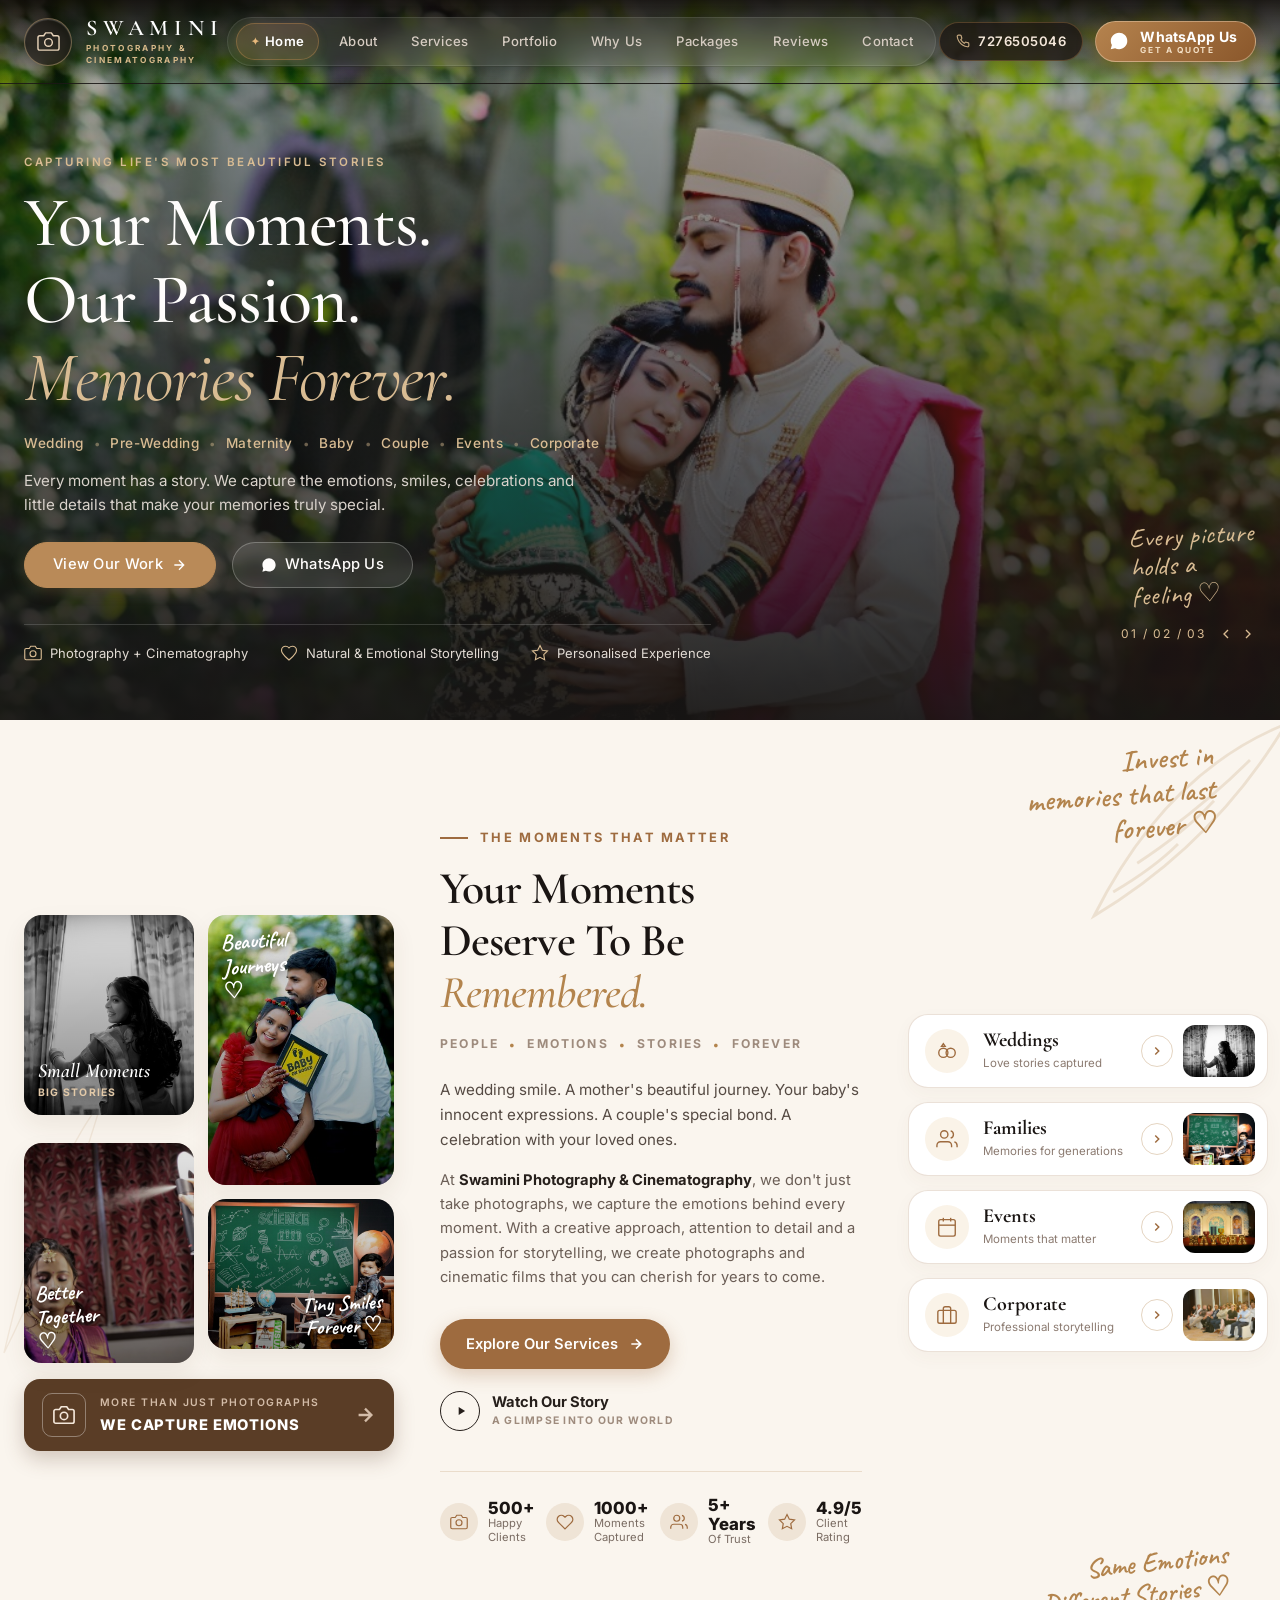
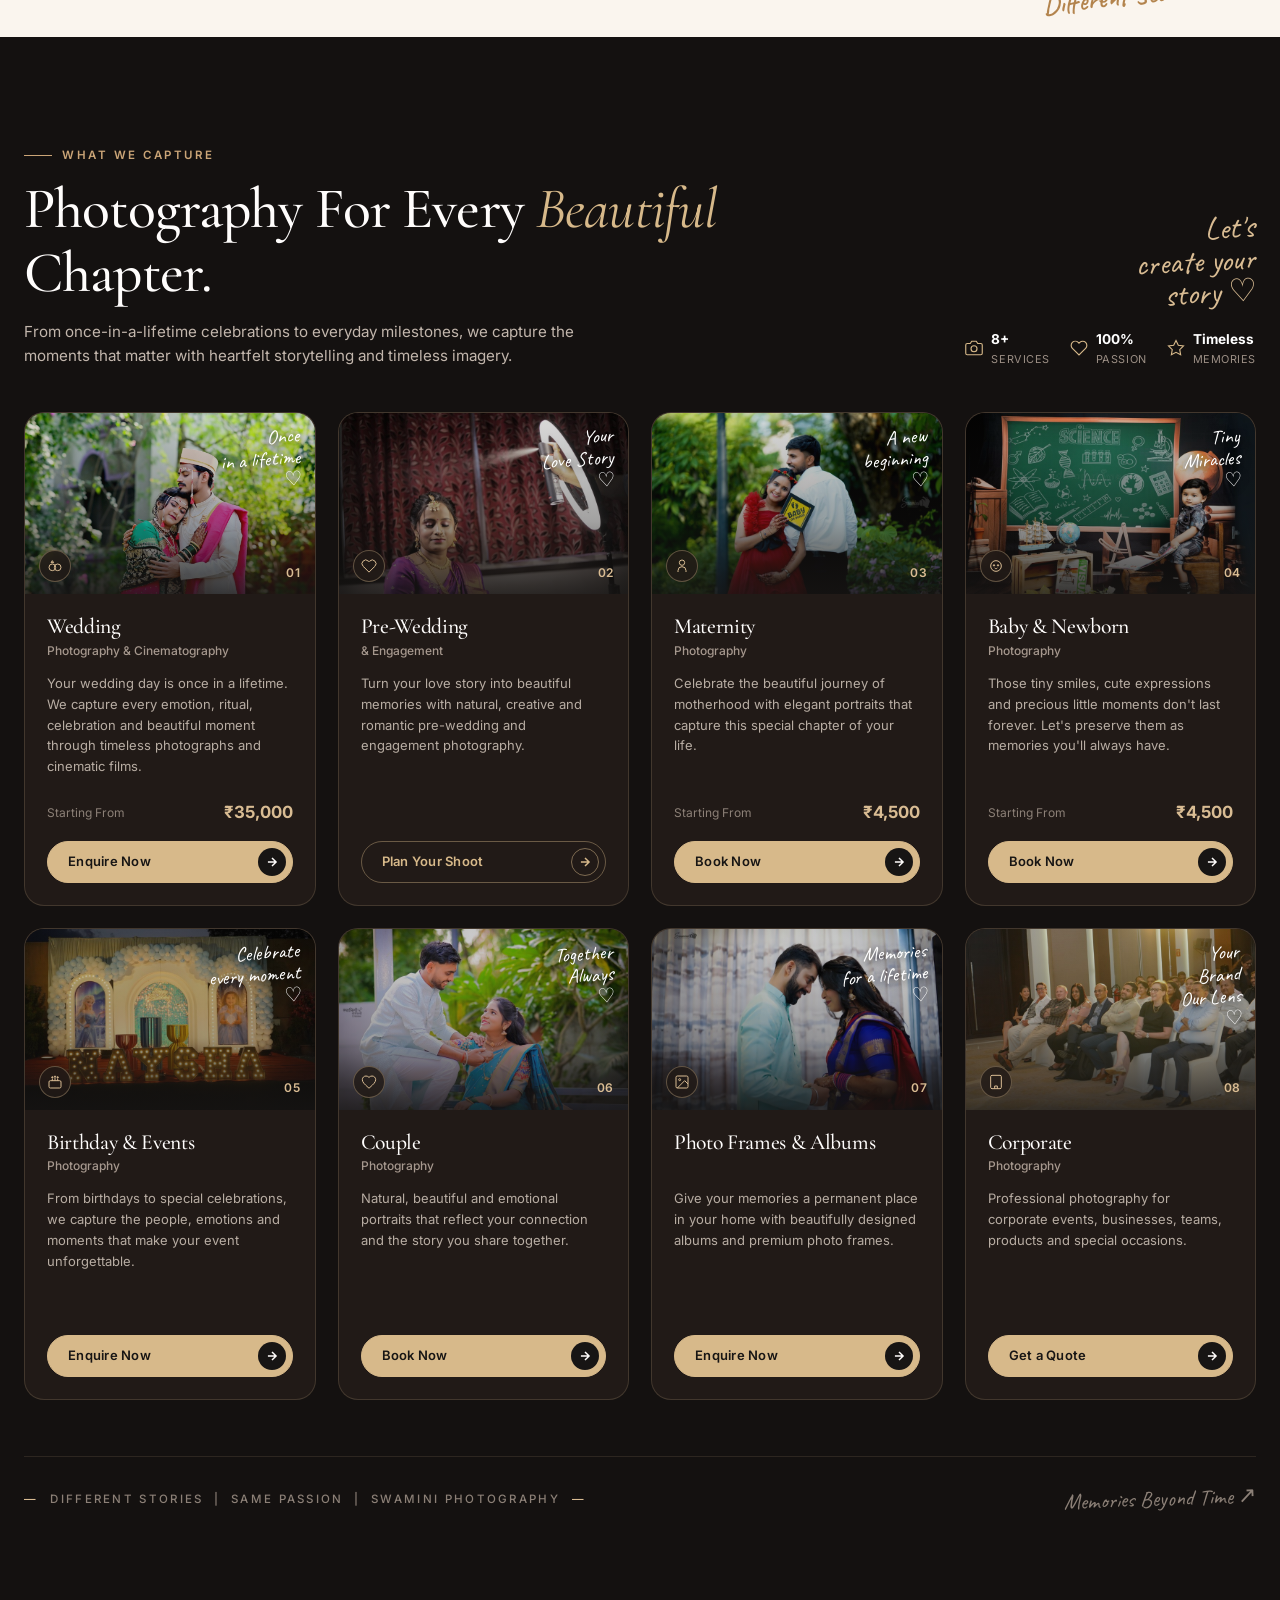
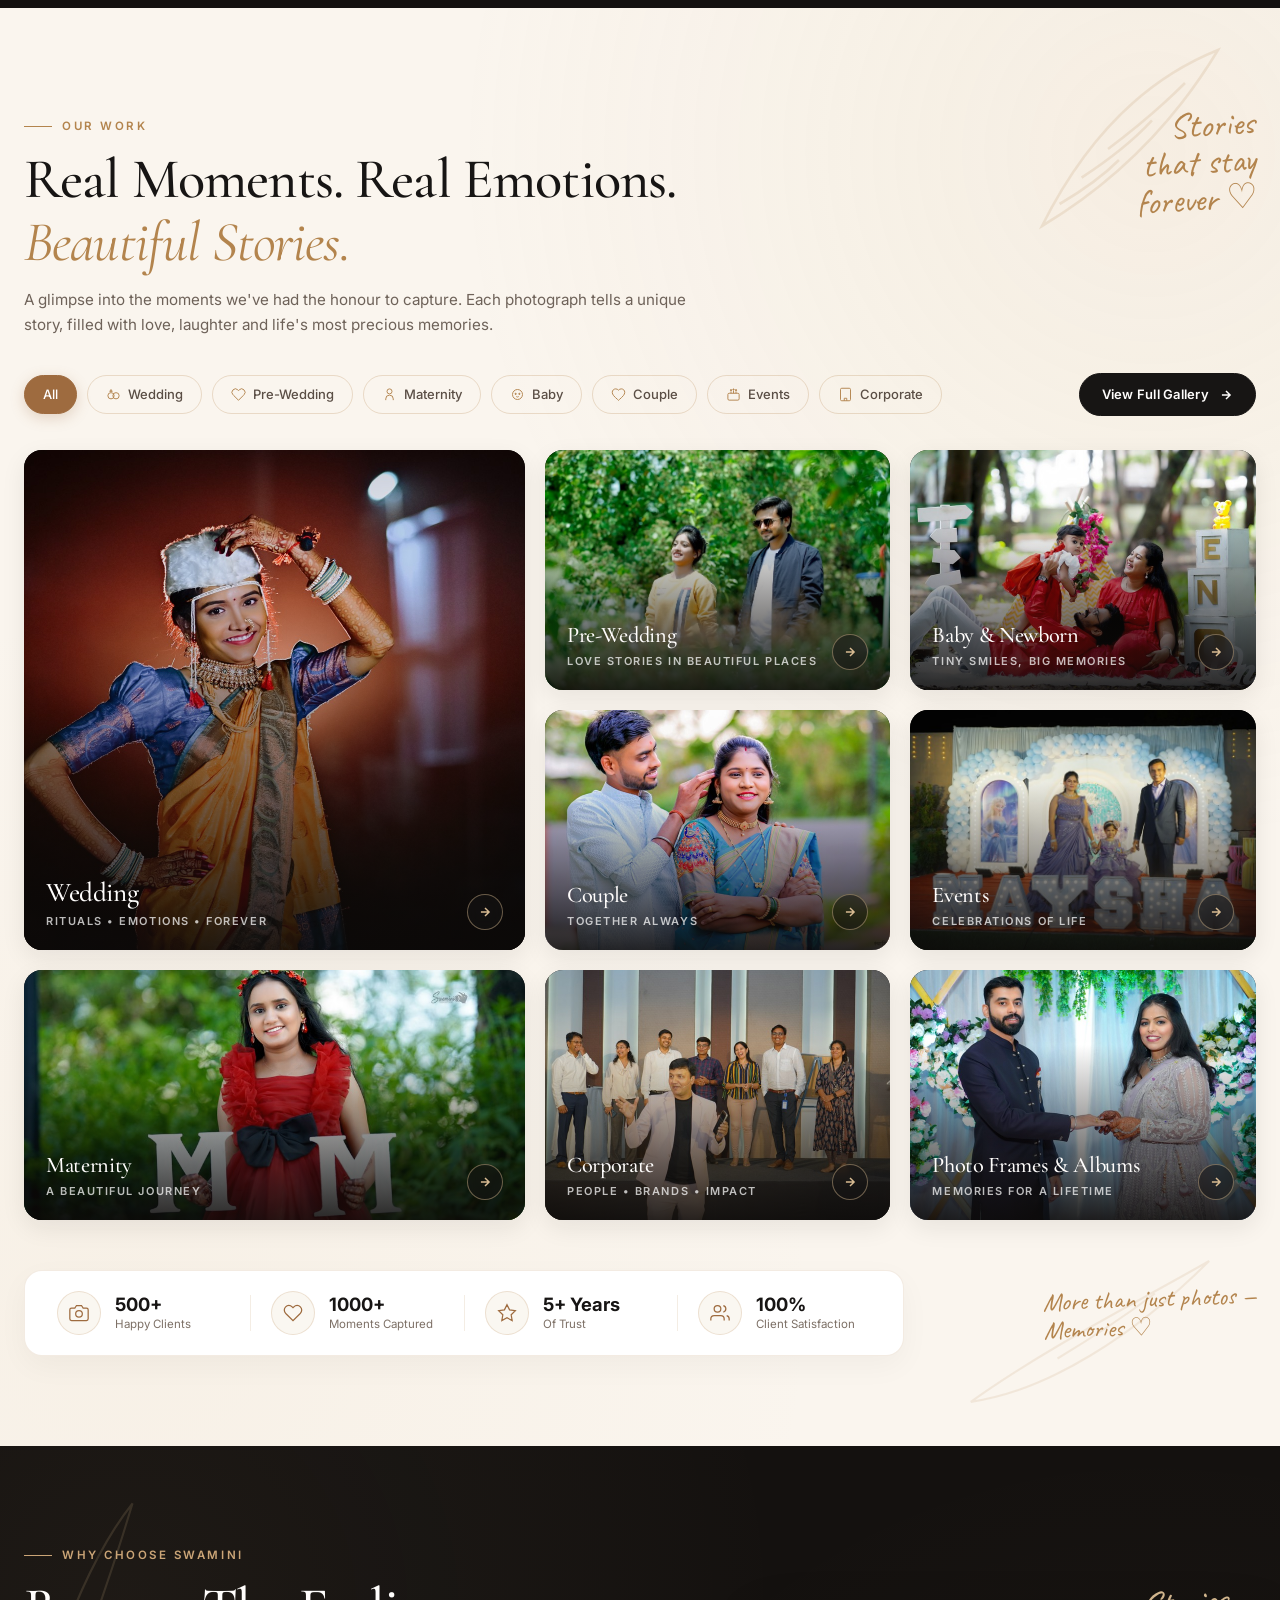
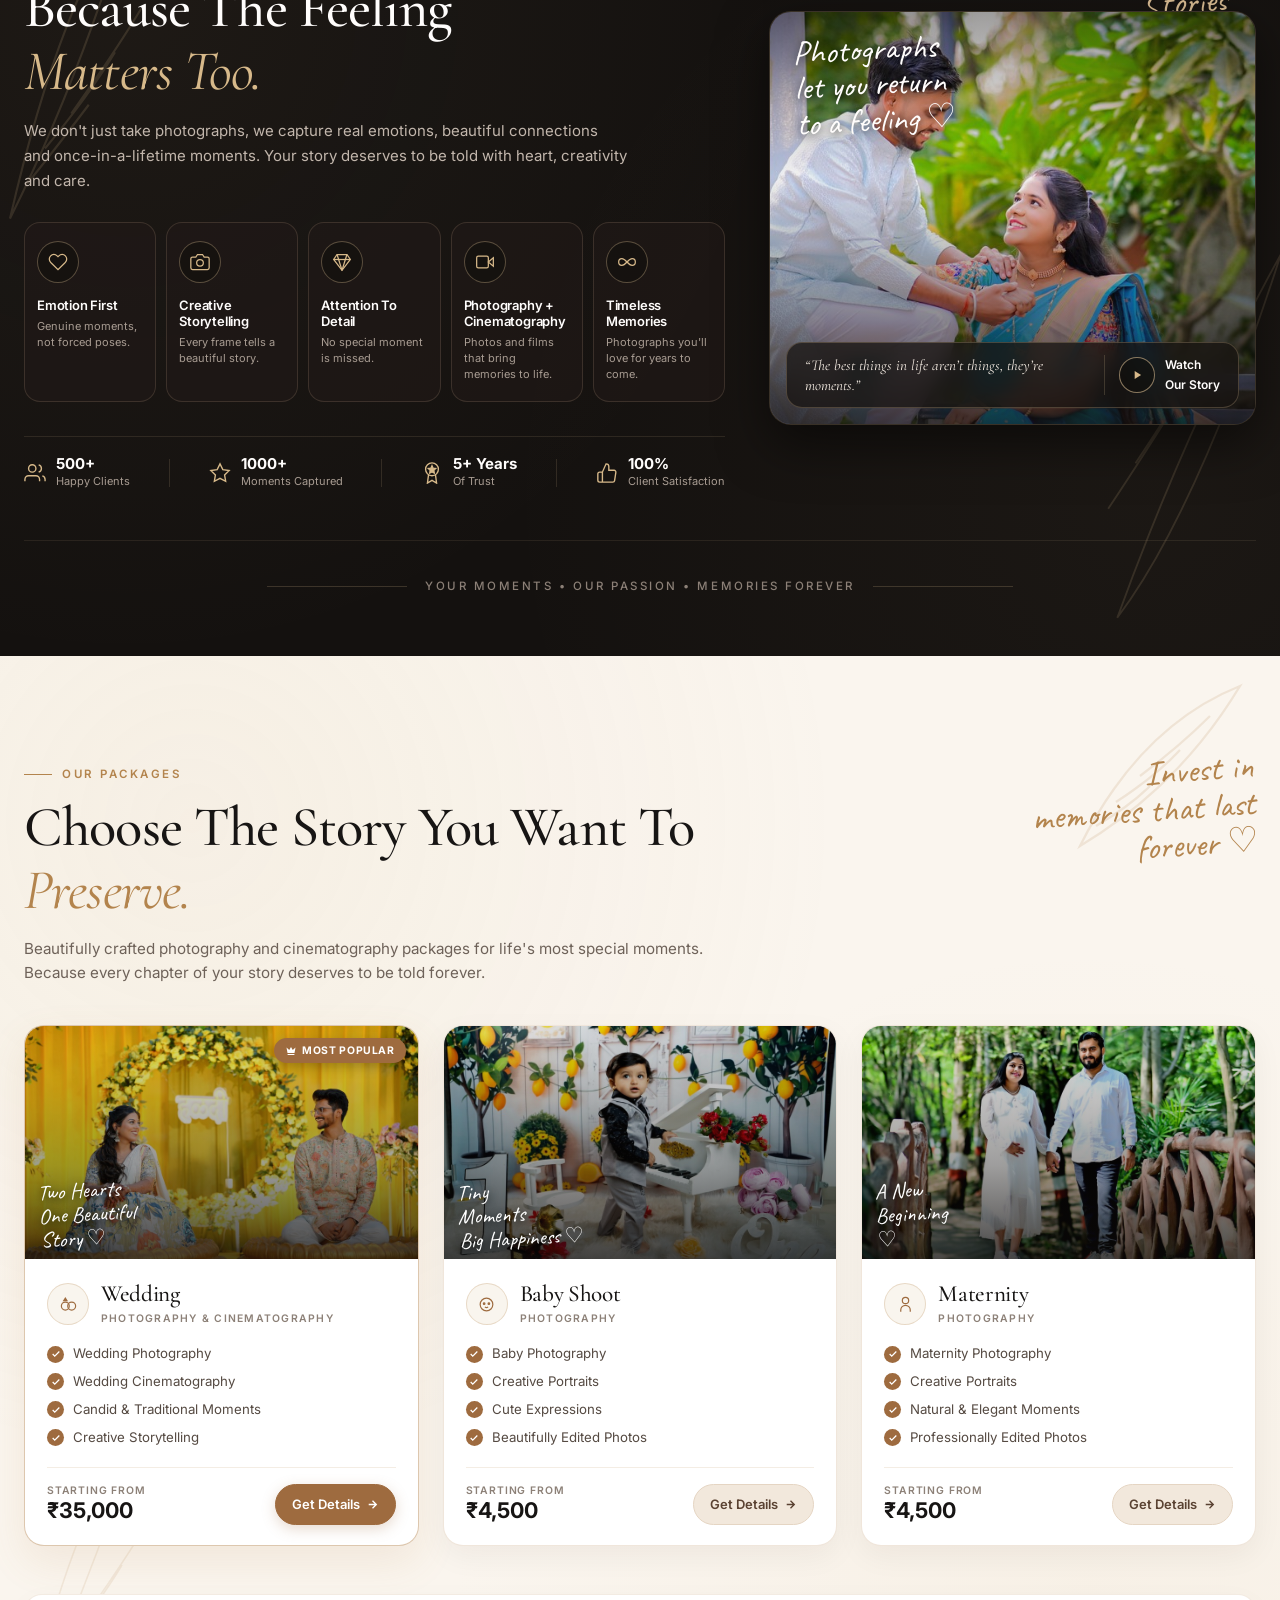
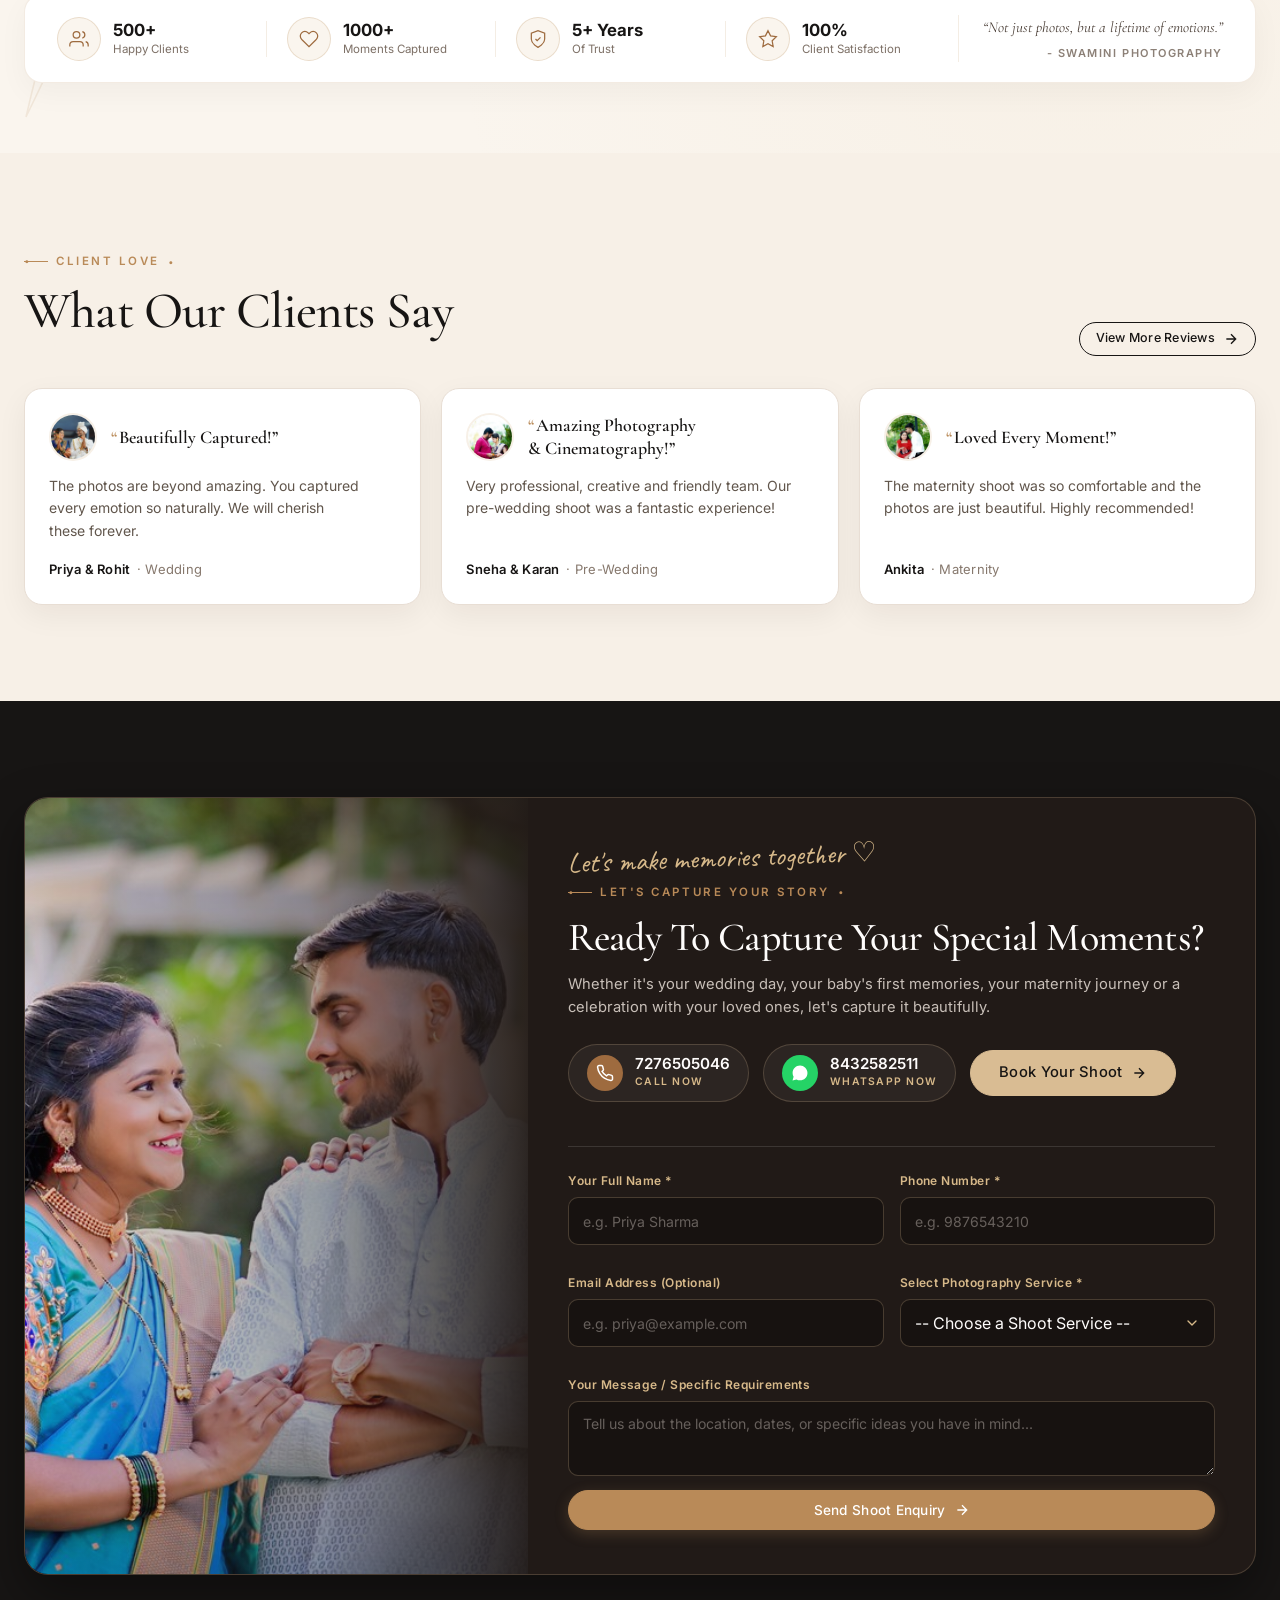
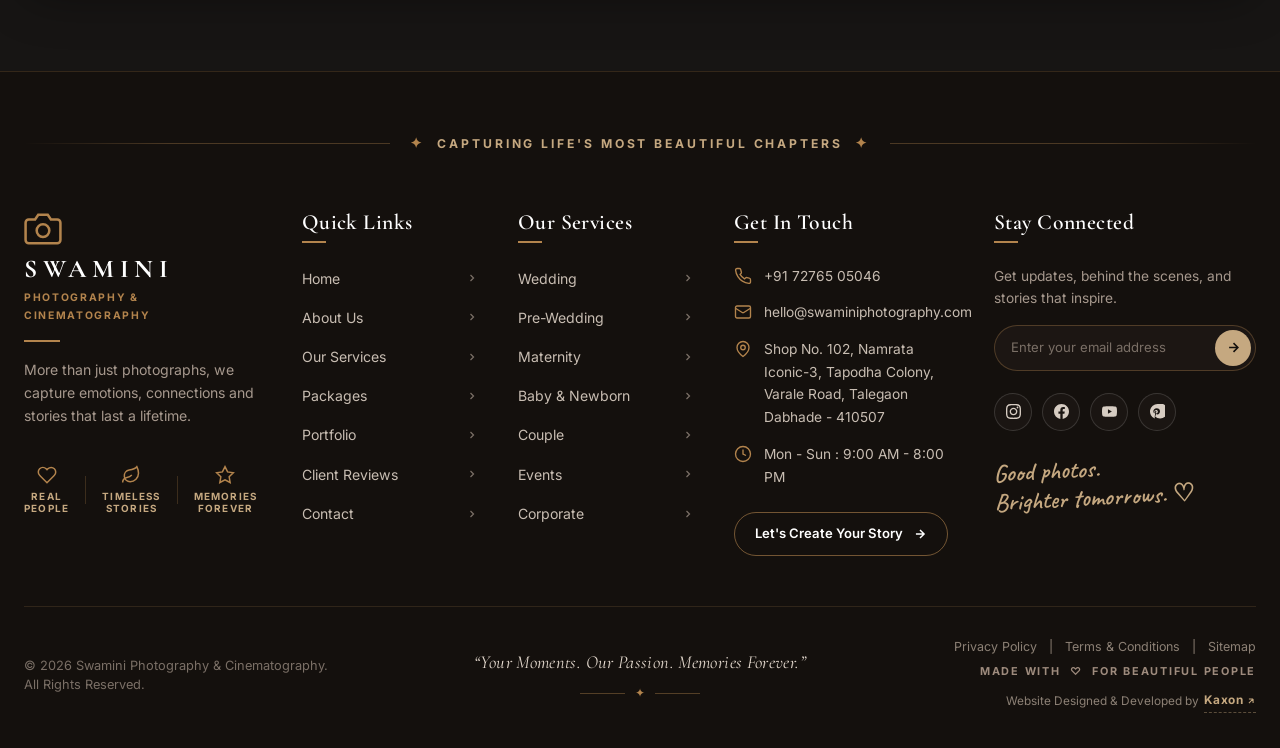
==== index.html @ 90fa682b "Add Swamini Photography website Website code (HTML, CSS, JS, PHP enquiry API) and the optimised imag" ====
<!DOCTYPE html>
<html lang="en">
<head>
  <meta charset="UTF-8">
  <meta name="viewport" content="width=device-width, initial-scale=1.0">
  <title>Swamini Photography & Cinematography | Your Moments. Our Passion. Memories Forever.</title>
  
  <!-- SEO Meta Tags -->
  <meta name="description" content="Swamini Photography & Cinematography captures weddings, pre-weddings, maternity, baby, couple and event moments through emotional photography and cinematic storytelling.">
  <meta name="keywords" content="wedding photography, pre-wedding shoot, maternity photography, newborn baby shoot, cinematic wedding film, Navanit Patil, Swamini Photography">
  <meta name="author" content="Navanit Patil">
  <link rel="canonical" href="https://swaminiphotography.com/">

  <!-- Open Graph / Facebook -->
  <meta property="og:type" content="website">
  <meta property="og:title" content="Swamini Photography & Cinematography | Your Moments. Our Passion. Memories Forever.">
  <meta property="og:description" content="Emotional, story-driven wedding, pre-wedding, maternity and baby photography by Navanit Patil.">
  <meta property="og:image" content="assets/images/hero_cinematic_wedding.jpg">
  <meta property="og:url" content="https://swaminiphotography.com/">

  <!-- Twitter / X -->
  <meta name="twitter:card" content="summary_large_image">
  <meta name="twitter:title" content="Swamini Photography & Cinematography">
  <meta name="twitter:description" content="Emotional, story-driven wedding, pre-wedding, maternity and baby photography by Navanit Patil.">
  <meta name="twitter:image" content="assets/images/hero_cinematic_wedding.jpg">

  <!-- Google Fonts: Cormorant Garamond, Inter & Caveat -->
  <link rel="preconnect" href="https://fonts.googleapis.com">
  <link rel="preconnect" href="https://fonts.gstatic.com" crossorigin>
  <link href="https://fonts.googleapis.com/css2?family=Caveat:wght@400;600;700&family=Cormorant+Garamond:ital,wght@0,400;0,500;0,600;1,400;1,600&family=Inter:wght@300;400;500;600;700&family=Manrope:wght@400;500;600&display=swap" rel="stylesheet">

  <!-- Core Stylesheets -->
  <link rel="stylesheet" href="assets/css/variables.css?v=2">
  <link rel="stylesheet" href="assets/css/reset.css?v=2">
  <link rel="stylesheet" href="assets/css/layout.css?v=2">
  <link rel="stylesheet" href="assets/css/components.css?v=2">
  <link rel="stylesheet" href="assets/css/style.css?v=2">
  <link rel="stylesheet" href="assets/css/nav_upgrade.css?v=2">
  <link rel="stylesheet" href="assets/css/about_upgrade.css?v=2">
  <link rel="stylesheet" href="assets/css/services_upgrade.css?v=2">
  <link rel="stylesheet" href="assets/css/portfolio_upgrade.css?v=2">
  <link rel="stylesheet" href="assets/css/why_choose_upgrade.css?v=2">
  <link rel="stylesheet" href="assets/css/packages_upgrade.css?v=2">
  <link rel="stylesheet" href="assets/css/footer_upgrade.css?v=2">

  <!-- JSON-LD Structured Data for Local Business -->
  <script type="application/ld+json">
  {
    "@context": "https://schema.org",
    "@type": "LocalBusiness",
    "name": "Swamini Photography & Cinematography",
    "image": "assets/images/hero_cinematic_wedding.jpg",
    "telephone": "+917276505046",
    "priceRange": "₹4,500 - ₹50,000+",
    "address": {
      "@type": "PostalAddress",
      "streetAddress": "Shop No. 102, Namrata Iconic-3, Tapodha Colony, Varale Road",
      "addressLocality": "Talegaon Dabhade",
      "postalCode": "410507",
      "addressRegion": "Maharashtra",
      "addressCountry": "IN"
    },
    "founder": {
      "@type": "Person",
      "name": "Navanit Patil"
    },
    "description": "Emotional, story-driven photography and cinematography for weddings, pre-weddings, maternity, babies, couples and celebrations.",
    "openingHours": "Mo-Su 09:00-21:00"
  }
  </script>
</head>
<body>

  <!-- =========================================================================
       1. Header & Navigation (Luxury Editorial Anti-Slop Design)
       ========================================================================= -->
  <header class="site-header-upgrade" id="siteHeader">
    <div class="container nav-container-inner">
      <a href="#home" class="nav-brand-link" aria-label="Swamini Photography Home">
        <div class="nav-brand-icon-wrap" aria-hidden="true">
          <svg viewBox="0 0 24 24" fill="none" stroke="currentColor" stroke-width="1.5" stroke-linecap="round" stroke-linejoin="round">
            <path d="M23 19a2 2 0 0 1-2 2H3a2 2 0 0 1-2-2V8a2 2 0 0 1 2-2h4l2-3h6l2 3h4a2 2 0 0 1 2 2z"></path>
            <circle cx="12" cy="13" r="4"></circle>
          </svg>
        </div>
        <div class="nav-brand-text">
          <span class="nav-brand-title">SWAMINI</span>
          <span class="nav-brand-subtitle">
            <span>PHOTOGRAPHY &amp;</span>
            <span>CINEMATOGRAPHY</span>
          </span>
        </div>
      </a>

      <nav class="nav-center-dock" aria-label="Primary Navigation">
        <a href="#home" class="nav-item-link active">Home</a>
        <a href="#about" class="nav-item-link">About</a>
        <a href="#services" class="nav-item-link">Services</a>
        <a href="#portfolio" class="nav-item-link">Portfolio</a>
        <a href="#whyChoose" class="nav-item-link">Why Us</a>
        <a href="#packages" class="nav-item-link">Packages</a>
        <a href="#testimonials" class="nav-item-link">Reviews</a>
        <a href="#contact" class="nav-item-link">Contact</a>
      </nav>

      <div class="nav-actions-right">
        <a href="tel:+917276505046" class="nav-phone-pill" aria-label="Call 7276505046">
          <svg viewBox="0 0 24 24" fill="none" stroke="currentColor" stroke-width="2" stroke-linecap="round" stroke-linejoin="round">
            <path d="M22 16.92v3a2 2 0 0 1-2.18 2 19.79 19.79 0 0 1-8.63-3.07 19.5 19.5 0 0 1-6-6 19.79 19.79 0 0 1-3.07-8.67A2 2 0 0 1 4.11 2h3a2 2 0 0 1 2 1.72 12.84 12.84 0 0 0 .7 2.81 2 2 0 0 1-.45 2.11L8.09 9.91a16 16 0 0 0 6 6l1.27-1.27a2 2 0 0 1 2.11-.45 12.84 12.84 0 0 0 2.81.7A2 2 0 0 1 22 16.92z"></path>
          </svg>
          <span>7276505046</span>
        </a>

        <a href="https://wa.me/918432582511?text=Hi%20Swamini%20Photography,%20I%20would%20like%20to%20enquire%20about%20a%20shoot." class="nav-whatsapp-btn" target="_blank" rel="noopener" aria-label="WhatsApp Us - Get a quote">
          <div class="nav-whatsapp-icon-wrap" aria-hidden="true">
            <svg viewBox="0 0 24 24" fill="currentColor">
              <path d="M12.04 2c-5.46 0-9.91 4.45-9.91 9.91 0 1.75.46 3.45 1.32 4.95L2.05 22l5.25-1.38c1.45.79 3.08 1.21 4.74 1.21 5.46 0 9.91-4.45 9.91-9.91 0-2.65-1.03-5.14-2.9-7.01A9.816 9.816 0 0012.04 2z"/>
            </svg>
          </div>
          <div class="nav-whatsapp-text-wrap">
            <span class="nav-whatsapp-title">WhatsApp Us</span>
            <span class="nav-whatsapp-subtitle">GET A QUOTE</span>
          </div>
        </a>

        <button class="nav-hamburger-btn" id="mobileMenuToggle" aria-label="Toggle navigation menu" aria-expanded="false" aria-controls="mobileNavDrawer">
          <div class="nav-hamburger-icon" aria-hidden="true">
            <span></span>
            <span></span>
            <span></span>
          </div>
          <span class="nav-hamburger-dot" aria-hidden="true"></span>
        </button>
      </div>
    </div>
  </header>

  <!-- Fullscreen Luxury Mobile Navigation Drawer -->
  <div class="nav-mobile-drawer-upgrade" id="mobileNavDrawer" aria-hidden="true">
    <div class="nav-drawer-header">
      <div class="nav-drawer-brand">
        <div class="nav-brand-icon-wrap" style="width:38px;height:38px;">
          <svg viewBox="0 0 24 24" fill="none" stroke="currentColor" stroke-width="1.5" stroke-linecap="round" stroke-linejoin="round" style="width:18px;height:18px;">
            <path d="M23 19a2 2 0 0 1-2 2H3a2 2 0 0 1-2-2V8a2 2 0 0 1 2-2h4l2-3h6l2 3h4a2 2 0 0 1 2 2z"></path>
            <circle cx="12" cy="13" r="4"></circle>
          </svg>
        </div>
        <span style="font-family:'Cormorant Garamond', Georgia, serif; font-size:1.15rem; font-weight:600; letter-spacing:0.2em; color:#FFFFFF;">SWAMINI</span>
      </div>
      <button class="nav-drawer-close-btn" id="mobileDrawerClose" aria-label="Close navigation menu">
        <svg viewBox="0 0 24 24" fill="none" stroke="currentColor" stroke-width="2" stroke-linecap="round" stroke-linejoin="round">
          <line x1="18" y1="6" x2="6" y2="18"></line>
          <line x1="6" y1="6" x2="18" y2="18"></line>
        </svg>
      </button>
    </div>

    <div class="nav-mobile-links-list">
      <a href="#home" class="nav-mobile-item-link"><span class="label">Home</span><span class="num">01</span></a>
      <a href="#about" class="nav-mobile-item-link"><span class="label">About Navanit</span><span class="num">02</span></a>
      <a href="#services" class="nav-mobile-item-link"><span class="label">What We Capture</span><span class="num">03</span></a>
      <a href="#portfolio" class="nav-mobile-item-link"><span class="label">Our Portfolio</span><span class="num">04</span></a>
      <a href="#whyChoose" class="nav-mobile-item-link"><span class="label">Why Choose Swamini</span><span class="num">05</span></a>
      <a href="#packages" class="nav-mobile-item-link"><span class="label">Pricing &amp; Packages</span><span class="num">06</span></a>
      <a href="#testimonials" class="nav-mobile-item-link"><span class="label">Client Reviews</span><span class="num">07</span></a>
      <a href="#contact" class="nav-mobile-item-link"><span class="label">Contact &amp; Booking</span><span class="num">08</span></a>
    </div>

    <div class="nav-mobile-bottom-actions">
      <div class="nav-mobile-script-tag">"Crafting visual poetry in every frame"</div>
      <a href="https://wa.me/918432582511?text=Hi%20Swamini%20Photography,%20I%20would%20like%20to%20enquire%20about%20a%20shoot." class="nav-whatsapp-btn" style="justify-content:center; padding: 14px;" target="_blank" rel="noopener">
        <svg viewBox="0 0 24 24" width="16" height="16" fill="currentColor">
          <path d="M12.04 2c-5.46 0-9.91 4.45-9.91 9.91 0 1.75.46 3.45 1.32 4.95L2.05 22l5.25-1.38c1.45.79 3.08 1.21 4.74 1.21 5.46 0 9.91-4.45 9.91-9.91 0-2.65-1.03-5.14-2.9-7.01A9.816 9.816 0 0012.04 2z"/>
        </svg>
        <span>WhatsApp Direct</span>
      </a>
      <a href="tel:+917276505046" class="nav-phone-pill" style="justify-content:center; padding: 12px; font-size:0.9rem;">
        <svg viewBox="0 0 24 24" width="16" height="16" fill="none" stroke="currentColor" stroke-width="2">
          <path d="M22 16.92v3a2 2 0 0 1-2.18 2 19.79 19.79 0 0 1-8.63-3.07 19.5 19.5 0 0 1-6-6 19.79 19.79 0 0 1-3.07-8.67A2 2 0 0 1 4.11 2h3a2 2 0 0 1 2 1.72 12.84 12.84 0 0 0 .7 2.81 2 2 0 0 1-.45 2.11L8.09 9.91a16 16 0 0 0 6 6l1.27-1.27a2 2 0 0 1 2.11-.45 12.84 12.84 0 0 0 2.81.7A2 2 0 0 1 22 16.92z"></path>
        </svg>
        <span>Call Navanit: +91 7276505046</span>
      </a>
      <div class="nav-mobile-credits" style="text-align:center; margin-top:8px; font-family:'Inter', sans-serif; font-size:0.75rem; color:#8C8075;">
        <span>Website Designed &amp; Developed by </span>
        <a href="https://kaxon.in" target="_blank" rel="noopener" class="footer-kaxon-link" style="font-size:0.75rem; display:inline-flex;">
          <span>Kaxon</span>
          <svg viewBox="0 0 24 24" fill="none" stroke="currentColor" stroke-width="2.5" style="width:10px;height:10px;"><path d="M7 17L17 7M17 7H7M17 7V17"/></svg>
        </a>
      </div>
    </div>
  </div>

  <!-- =========================================================================
       2. Hero Section (Home)
       ========================================================================= -->
  <section class="hero-section" id="home">
    <div class="hero-bg-wrapper">
      <img src="assets/images/hero_cinematic_wedding.jpg" alt="Cinematic Indian wedding couple portrait" class="hero-bg-image" width="1920" height="1080">
      <div class="hero-overlay"></div>
    </div>

    <div class="container hero-content-wrap">
      <div class="hero-main-content">
        <div class="hero-eyebrow-tag">CAPTURING LIFE'S MOST BEAUTIFUL STORIES</div>

        <h1 class="hero-headline">
          Your Moments.<br>
          Our Passion.<br>
          <em>Memories Forever.</em>
        </h1>
        
        <div class="hero-services-ticker">
          <span>Wedding</span>
          <span class="ticker-dot">•</span>
          <span>Pre-Wedding</span>
          <span class="ticker-dot">•</span>
          <span>Maternity</span>
          <span class="ticker-dot">•</span>
          <span>Baby</span>
          <span class="ticker-dot">•</span>
          <span>Couple</span>
          <span class="ticker-dot">•</span>
          <span>Events</span>
          <span class="ticker-dot">•</span>
          <span>Corporate</span>
        </div>

        <p class="hero-subtext">
          Every moment has a story. We capture the emotions, smiles, celebrations and little details that make your memories truly special.
        </p>

        <div class="hero-actions-row">
          <a href="#portfolio" class="btn btn-gold btn-lg">
            <span>View Our Work</span>
            <svg viewBox="0 0 24 24" fill="none" stroke="currentColor" stroke-width="2">
              <path d="M5 12h14M12 5l7 7-7 7"/>
            </svg>
          </a>
          <a href="https://wa.me/918432582511?text=Hi%20Swamini%20Photography,%20I%20would%20like%20to%20enquire%20about%20a%20shoot." class="btn btn-secondary btn-lg" target="_blank" rel="noopener">
            <svg viewBox="0 0 24 24" width="16" height="16" fill="currentColor">
              <path d="M12.04 2c-5.46 0-9.91 4.45-9.91 9.91 0 1.75.46 3.45 1.32 4.95L2.05 22l5.25-1.38c1.45.79 3.08 1.21 4.74 1.21 5.46 0 9.91-4.45 9.91-9.91 0-2.65-1.03-5.14-2.9-7.01A9.816 9.816 0 0012.04 2z"/>
            </svg>
            <span>WhatsApp Us</span>
          </a>
        </div>

        <div class="hero-trust-bar">
          <div class="trust-pill-item">
            <svg viewBox="0 0 24 24" fill="none" stroke="currentColor" stroke-width="1.5">
              <path d="M23 19a2 2 0 0 1-2 2H3a2 2 0 0 1-2-2V8a2 2 0 0 1 2-2h4l2-3h6l2 3h4a2 2 0 0 1 2 2z"></path>
              <circle cx="12" cy="13" r="4"></circle>
            </svg>
            <span>Photography + Cinematography</span>
          </div>
          <div class="trust-pill-item">
            <svg viewBox="0 0 24 24" fill="none" stroke="currentColor" stroke-width="1.5">
              <path d="M12 21.35l-1.45-1.32C5.4 15.36 2 12.28 2 8.5 2 5.42 4.42 3 7.5 3c1.74 0 3.41.81 4.5 2.09C13.09 3.81 14.76 3 16.5 3 19.58 3 22 5.42 22 8.5c0 3.78-3.4 6.86-8.55 11.54L12 21.35z"/>
            </svg>
            <span>Natural & Emotional Storytelling</span>
          </div>
          <div class="trust-pill-item">
            <svg viewBox="0 0 24 24" fill="none" stroke="currentColor" stroke-width="1.5">
              <polygon points="12 2 15.09 8.26 22 9.27 17 14.14 18.18 21.02 12 17.77 5.82 21.02 7 14.14 2 9.27 8.91 8.26 12 2"></polygon>
            </svg>
            <span>Personalised Experience</span>
          </div>
        </div>
      </div>

      <!-- Right Side Handwritten Note & Pagination Cue -->
      <div class="hero-right-decorative">
        <span class="script-note">
          Every picture<br>holds a<br>feeling ♡
        </span>
        <div class="hero-pagination-cue">
          <span>01 / 02 / 03</span>
          <span style="display:inline-flex; gap:6px;">
            <svg viewBox="0 0 24 24" width="16" height="16" fill="none" stroke="currentColor" stroke-width="2"><polyline points="15 18 9 12 15 6"></polyline></svg>
            <svg viewBox="0 0 24 24" width="16" height="16" fill="none" stroke="currentColor" stroke-width="2"><polyline points="9 18 15 12 9 6"></polyline></svg>
          </span>
        </div>
      </div>
    </div>
  </section>

  <!-- =========================================================================
       3. Emotional Story Section (#about - Exact Upgrade to Match Reference Design)
       ========================================================================= -->
  <section class="about-section-upgrade" id="about">
    <!-- Background Leaf & Branch Watermarks -->
    <svg class="about-bg-leaf-top" viewBox="0 0 100 100" fill="none" stroke="#B3844D" stroke-width="1.2">
      <path d="M10,90 Q40,30 90,10 Q60,60 10,90 Z M40,55 Q60,40 75,25 M28,68 Q48,55 60,42 M18,80 Q35,70 45,60"></path>
    </svg>
    <svg class="about-bg-leaf-left" viewBox="0 0 100 200" fill="none" stroke="#B3844D" stroke-width="1">
      <path d="M10,190 Q50,110 80,10 Q40,60 10,190 Z M45,130 Q70,95 85,70 M30,150 Q55,120 70,95"></path>
    </svg>

    <!-- Top-Right Floating Handwritten Note -->
    <div class="about-script-top-container">
      <div class="about-script-top">
        Invest in<br>memories that last<br>forever ♡
      </div>
    </div>

    <!-- Bottom-Right Floating Handwritten Note -->
    <div class="about-script-bottom-container">
      <div class="about-script-bottom">
        Same Emotions<br>Different Stories ♡
      </div>
    </div>

    <div class="container">
      <div class="about-upgrade-grid">
        <!-- 1. Left Column: 4-Photo Editorial Mosaic + Bottom Dark Accent Banner -->
        <div class="about-col-left">
          <div class="about-mosaic-grid">
            <!-- Photo 1: Top-Left Mehendi / Hands holding rings -->
            <div class="about-photo-card top-left">
              <img src="assets/images/intro_detail_shot.jpg" alt="Wedding Detail - Rings and Mehndi Moments" loading="lazy" width="300" height="200">
              <div class="about-photo-scrim"></div>
              <div class="about-photo-badge-tl">
                <span class="badge-main">Small Moments</span>
                <span class="badge-sub">BIG STORIES</span>
              </div>
            </div>

            <!-- Photo 2: Top-Right Maternity in white gown -->
            <div class="about-photo-card top-right">
              <img src="assets/images/service_maternity.jpg" alt="Maternity Story - Beautiful Journeys" loading="lazy" width="300" height="270">
              <div class="about-photo-scrim"></div>
              <div class="about-photo-script-top">
                Beautiful<br>Journeys<br>♡
              </div>
            </div>

            <!-- Photo 3: Bottom-Left Wedding couple outdoors -->
            <div class="about-photo-card bottom-left">
              <img src="assets/images/service_prewedding.jpg" alt="Pre-Wedding Couple - Better Together" loading="lazy" width="300" height="220">
              <div class="about-photo-scrim"></div>
              <div class="about-photo-script-bottom">
                Better<br>Together<br>♡
              </div>
            </div>

            <!-- Photo 4: Bottom-Right Newborn baby with teddy bear -->
            <div class="about-photo-card bottom-right">
              <img src="assets/images/service_baby.jpg" alt="Baby Shoot - Tiny Smiles Forever" loading="lazy" width="300" height="150">
              <div class="about-photo-scrim"></div>
              <div class="about-photo-script-bottom-right">
                Tiny Smiles<br>Forever ♡
              </div>
            </div>
          </div>

          <!-- Bottom Accent Banner -->
          <a href="#services" class="about-accent-banner" aria-label="Explore Our Services">
            <div class="about-accent-banner-left">
              <div class="about-accent-camera-icon">
                <svg viewBox="0 0 24 24" fill="none" stroke="currentColor" stroke-width="1.8">
                  <path d="M23 19a2 2 0 0 1-2 2H3a2 2 0 0 1-2-2V8a2 2 0 0 1 2-2h4l2-3h6l2 3h4a2 2 0 0 1 2 2z"></path>
                  <circle cx="12" cy="13" r="4"></circle>
                </svg>
              </div>
              <div>
                <span class="about-accent-text-eyebrow">MORE THAN JUST PHOTOGRAPHS</span>
                <span class="about-accent-text-title">WE CAPTURE EMOTIONS</span>
              </div>
            </div>
            <div class="about-accent-arrow">
              <svg viewBox="0 0 24 24" width="22" height="22" fill="none" stroke="currentColor" stroke-width="2.5"><path d="M5 12h14M12 5l7 7-7 7"/></svg>
            </div>
          </a>
        </div>

        <!-- 2. Center Column: Narrative Copy, Keyword Subtitle, CTAs & Stat Counters -->
        <div class="about-col-center">
          <div class="about-eyebrow-line">THE MOMENTS THAT MATTER</div>
          <h2 class="about-main-title">
            Your Moments<br>Deserve To Be<br><em>Remembered.</em>
          </h2>
          <div class="about-keywords-row">
            <span>PEOPLE</span>
            <span class="kw-dot">&bull;</span>
            <span>EMOTIONS</span>
            <span class="kw-dot">&bull;</span>
            <span>STORIES</span>
            <span class="kw-dot">&bull;</span>
            <span>FOREVER</span>
          </div>
          
          <p class="about-desc-p1">
            A wedding smile. A mother's beautiful journey. Your baby's innocent expressions. A couple's special bond. A celebration with your loved ones.
          </p>

          <p class="about-desc-p2">
            At <strong>Swamini Photography &amp; Cinematography</strong>, we don't just take photographs, we capture the emotions behind every moment. With a creative approach, attention to detail and a passion for storytelling, we create photographs and cinematic films that you can cherish for years to come.
          </p>

          <div class="about-actions-row">
            <a href="#services" class="btn-about-primary" aria-label="Explore Our Photography Services">
              <span>Explore Our Services</span>
              <svg viewBox="0 0 24 24" width="16" height="16" fill="none" stroke="currentColor" stroke-width="2.5"><path d="M5 12h14M12 5l7 7-7 7"/></svg>
            </a>
            <a href="#portfolio" class="btn-about-watch" aria-label="Watch Our Story Video">
              <div class="btn-about-play-icon">
                <svg viewBox="0 0 24 24"><polygon points="8,5 19,12 8,19"/></svg>
              </div>
              <div>
                <span class="btn-about-watch-title">Watch Our Story</span>
                <span class="btn-about-watch-sub">A GLIMPSE INTO OUR WORLD</span>
              </div>
            </a>
          </div>

          <!-- Bottom 4 Stat Counters Row -->
          <div class="about-stats-row">
            <div class="about-stat-item">
              <div class="about-stat-icon-wrap">
                <svg viewBox="0 0 24 24" fill="none" stroke="currentColor" stroke-width="1.6">
                  <path d="M23 19a2 2 0 0 1-2 2H3a2 2 0 0 1-2-2V8a2 2 0 0 1 2-2h4l2-3h6l2 3h4a2 2 0 0 1 2 2z"></path>
                  <circle cx="12" cy="13" r="4"></circle>
                </svg>
              </div>
              <div>
                <div class="about-stat-val">500+</div>
                <div class="about-stat-label">Happy Clients</div>
              </div>
            </div>

            <div class="about-stat-item">
              <div class="about-stat-icon-wrap">
                <svg viewBox="0 0 24 24" fill="none" stroke="currentColor" stroke-width="1.6">
                  <path d="M20.84 4.61a5.5 5.5 0 0 0-7.78 0L12 5.67l-1.06-1.06a5.5 5.5 0 0 0-7.78 7.78l1.06 1.06L12 21.23l7.78-7.78 1.06-1.06a5.5 5.5 0 0 0 0-7.78z"></path>
                </svg>
              </div>
              <div>
                <div class="about-stat-val">1000+</div>
                <div class="about-stat-label">Moments Captured</div>
              </div>
            </div>

            <div class="about-stat-item">
              <div class="about-stat-icon-wrap">
                <svg viewBox="0 0 24 24" fill="none" stroke="currentColor" stroke-width="1.6">
                  <path d="M17 21v-2a4 4 0 0 0-4-4H5a4 4 0 0 0-4 4v2"></path>
                  <circle cx="9" cy="7" r="4"></circle>
                  <path d="M23 21v-2a4 4 0 0 0-3-3.87"></path>
                  <path d="M16 3.13a4 4 0 0 1 0 7.75"></path>
                </svg>
              </div>
              <div>
                <div class="about-stat-val">5+ Years</div>
                <div class="about-stat-label">Of Trust</div>
              </div>
            </div>

            <div class="about-stat-item">
              <div class="about-stat-icon-wrap">
                <svg viewBox="0 0 24 24" fill="none" stroke="currentColor" stroke-width="1.6">
                  <polygon points="12 2 15.09 8.26 22 9.27 17 14.14 18.18 21.02 12 17.77 5.82 21.02 7 14.14 2 9.27 8.91 8.26 12 2"></polygon>
                </svg>
              </div>
              <div>
                <div class="about-stat-val">4.9/5</div>
                <div class="about-stat-label">Client Rating</div>
              </div>
            </div>
          </div>
        </div>

        <!-- 3. Right Column: 4 Luxury Service Stack Cards -->
        <div class="about-col-right">
          <!-- Card 1: Weddings -->
          <a href="#services" class="about-service-card" aria-label="Weddings Photography">
            <div class="about-service-card-left">
              <div class="about-service-icon-circle">
                <svg viewBox="0 0 24 24" fill="none" stroke="currentColor" stroke-width="1.5">
                  <circle cx="8" cy="14" r="5"></circle>
                  <circle cx="16" cy="14" r="5"></circle>
                  <polygon points="8,4 10,7 6,7"></polygon>
                </svg>
              </div>
              <div>
                <span class="about-service-title">Weddings</span>
                <span class="about-service-sub">Love stories captured</span>
              </div>
            </div>
            <div class="about-service-card-right">
              <div class="about-service-arrow-btn">
                <svg viewBox="0 0 24 24" fill="none" stroke="currentColor" stroke-width="2.5"><polyline points="9 18 15 12 9 6"></polyline></svg>
              </div>
              <div class="about-service-thumb">
                <img src="assets/images/intro_detail_shot.jpg" alt="Wedding moments preview" loading="lazy" width="72" height="52">
              </div>
            </div>
          </a>

          <!-- Card 2: Families -->
          <a href="#services" class="about-service-card" aria-label="Families Photography">
            <div class="about-service-card-left">
              <div class="about-service-icon-circle">
                <svg viewBox="0 0 24 24" fill="none" stroke="currentColor" stroke-width="1.5">
                  <path d="M17 21v-2a4 4 0 0 0-4-4H5a4 4 0 0 0-4 4v2"></path>
                  <circle cx="9" cy="7" r="4"></circle>
                  <path d="M23 21v-2a4 4 0 0 0-3-3.87"></path>
                  <path d="M16 3.13a4 4 0 0 1 0 7.75"></path>
                </svg>
              </div>
              <div>
                <span class="about-service-title">Families</span>
                <span class="about-service-sub">Memories for generations</span>
              </div>
            </div>
            <div class="about-service-card-right">
              <div class="about-service-arrow-btn">
                <svg viewBox="0 0 24 24" fill="none" stroke="currentColor" stroke-width="2.5"><polyline points="9 18 15 12 9 6"></polyline></svg>
              </div>
              <div class="about-service-thumb">
                <img src="assets/images/service_baby.jpg" alt="Family moments preview" loading="lazy" width="72" height="52">
              </div>
            </div>
          </a>

          <!-- Card 3: Events -->
          <a href="#services" class="about-service-card" aria-label="Events Photography">
            <div class="about-service-card-left">
              <div class="about-service-icon-circle">
                <svg viewBox="0 0 24 24" fill="none" stroke="currentColor" stroke-width="1.5">
                  <rect x="3" y="4" width="18" height="18" rx="2" ry="2"></rect>
                  <line x1="16" y1="2" x2="16" y2="6"></line>
                  <line x1="8" y1="2" x2="8" y2="6"></line>
                  <line x1="3" y1="10" x2="21" y2="10"></line>
                </svg>
              </div>
              <div>
                <span class="about-service-title">Events</span>
                <span class="about-service-sub">Moments that matter</span>
              </div>
            </div>
            <div class="about-service-card-right">
              <div class="about-service-arrow-btn">
                <svg viewBox="0 0 24 24" fill="none" stroke="currentColor" stroke-width="2.5"><polyline points="9 18 15 12 9 6"></polyline></svg>
              </div>
              <div class="about-service-thumb">
                <img src="assets/images/service_event.jpg" alt="Event moments preview" loading="lazy" width="72" height="52">
              </div>
            </div>
          </a>

          <!-- Card 4: Corporate -->
          <a href="#services" class="about-service-card" aria-label="Corporate Photography">
            <div class="about-service-card-left">
              <div class="about-service-icon-circle">
                <svg viewBox="0 0 24 24" fill="none" stroke="currentColor" stroke-width="1.5">
                  <rect x="2" y="7" width="20" height="14" rx="2" ry="2"></rect>
                  <path d="M16 21V5a2 2 0 0 0-2-2h-4a2 2 0 0 0-2 2v16"></path>
                </svg>
              </div>
              <div>
                <span class="about-service-title">Corporate</span>
                <span class="about-service-sub">Professional storytelling</span>
              </div>
            </div>
            <div class="about-service-card-right">
              <div class="about-service-arrow-btn">
                <svg viewBox="0 0 24 24" fill="none" stroke="currentColor" stroke-width="2.5"><polyline points="9 18 15 12 9 6"></polyline></svg>
              </div>
              <div class="about-service-thumb">
                <img src="assets/images/service_corporate.jpg" alt="Corporate moments preview" loading="lazy" width="72" height="52">
              </div>
            </div>
          </a>
        </div>
      </div>
    </div>
  </section>

  <!-- =========================================================================
       4. Services Section (#services - Exact Visual Upgrade to Match Design Reference)
       ========================================================================= -->
  <section class="services-section-upgrade" id="services">
    <div class="container">
      <!-- Section Header -->
      <div class="services-upgrade-header">
        <div class="services-header-left">
          <div class="services-eyebrow-line">WHAT WE CAPTURE</div>
          <h2 class="services-title-upgrade">
            Photography For Every <em>Beautiful</em> Chapter.
          </h2>
          <p class="services-subtitle-upgrade">
            From once-in-a-lifetime celebrations to everyday milestones, we capture the moments that matter with heartfelt storytelling and timeless imagery.
          </p>
        </div>

        <div class="services-header-right">
          <div class="services-script-top">
            Let's<br>create your<br>story ♡
          </div>
          <div class="services-stat-pills-row">
            <div class="services-stat-pill">
              <svg viewBox="0 0 24 24" fill="none" stroke="currentColor" stroke-width="1.5">
                <path d="M23 19a2 2 0 0 1-2 2H3a2 2 0 0 1-2-2V8a2 2 0 0 1 2-2h4l2-3h6l2 3h4a2 2 0 0 1 2 2z"></path>
                <circle cx="12" cy="13" r="4"></circle>
              </svg>
              <div>
                <span class="services-stat-val">8+</span>
                <span class="services-stat-label">Services</span>
              </div>
            </div>

            <div class="services-stat-pill">
              <svg viewBox="0 0 24 24" fill="none" stroke="currentColor" stroke-width="1.5">
                <path d="M20.84 4.61a5.5 5.5 0 0 0-7.78 0L12 5.67l-1.06-1.06a5.5 5.5 0 0 0-7.78 7.78l1.06 1.06L12 21.23l7.78-7.78 1.06-1.06a5.5 5.5 0 0 0 0-7.78z"></path>
              </svg>
              <div>
                <span class="services-stat-val">100%</span>
                <span class="services-stat-label">Passion</span>
              </div>
            </div>

            <div class="services-stat-pill">
              <svg viewBox="0 0 24 24" fill="none" stroke="currentColor" stroke-width="1.5">
                <polygon points="12 2 15.09 8.26 22 9.27 17 14.14 18.18 21.02 12 17.77 5.82 21.02 7 14.14 2 9.27 8.91 8.26 12 2"></polygon>
              </svg>
              <div>
                <span class="services-stat-val">Timeless</span>
                <span class="services-stat-label">Memories</span>
              </div>
            </div>
          </div>
        </div>
      </div>

      <!-- 8-Card Grid -->
      <div class="services-grid-upgrade">
        <!-- 01. Wedding -->
        <article class="service-card-lux">
          <div class="service-card-media-wrap">
            <img src="assets/images/hero_cinematic_wedding.jpg" alt="Wedding Photography & Cinematography" loading="lazy" width="400" height="250">
            <div class="service-media-scrim"></div>
            <div class="service-media-script-tag">Once<br>in a lifetime<br>♡</div>
            <div class="service-media-icon-badge" title="Wedding Photography">
              <svg viewBox="0 0 24 24" fill="none" stroke="currentColor" stroke-width="1.5">
                <circle cx="8" cy="14" r="5"></circle>
                <circle cx="16" cy="14" r="5"></circle>
                <polygon points="8,4 10,7 6,7"></polygon>
              </svg>
            </div>
            <div class="service-media-num">01</div>
          </div>
          <div class="service-card-body">
            <h3 class="service-card-title">Wedding</h3>
            <span class="service-card-tag">Photography & Cinematography</span>
            <p class="service-card-description">
              Your wedding day is once in a lifetime. We capture every emotion, ritual, celebration and beautiful moment through timeless photographs and cinematic films.
            </p>
            <div class="service-card-price-row">
              <span class="service-card-price-caption">Starting From</span>
              <span class="service-card-price-val">₹35,000</span>
            </div>
            <a href="#contact" data-select-service="wedding" class="service-action-pill" aria-label="Enquire for Wedding Photography">
              <span>Enquire Now</span>
              <span class="btn-circle-arrow">
                <svg viewBox="0 0 24 24" width="14" height="14" fill="none" stroke="currentColor" stroke-width="2.5"><path d="M5 12h14M12 5l7 7-7 7"/></svg>
              </span>
            </a>
          </div>
        </article>

        <!-- 02. Pre-Wedding -->
        <article class="service-card-lux">
          <div class="service-card-media-wrap">
            <img src="assets/images/service_prewedding.jpg" alt="Pre-Wedding & Engagement Photography" loading="lazy" width="400" height="250">
            <div class="service-media-scrim"></div>
            <div class="service-media-script-tag">Your<br>Love Story<br>♡</div>
            <div class="service-media-icon-badge" title="Pre-Wedding Shoot">
              <svg viewBox="0 0 24 24" fill="none" stroke="currentColor" stroke-width="1.5">
                <path d="M20.84 4.61a5.5 5.5 0 0 0-7.78 0L12 5.67l-1.06-1.06a5.5 5.5 0 0 0-7.78 7.78l1.06 1.06L12 21.23l7.78-7.78 1.06-1.06a5.5 5.5 0 0 0 0-7.78z"></path>
              </svg>
            </div>
            <div class="service-media-num">02</div>
          </div>
          <div class="service-card-body">
            <h3 class="service-card-title">Pre-Wedding</h3>
            <span class="service-card-tag">& Engagement</span>
            <p class="service-card-description">
              Turn your love story into beautiful memories with natural, creative and romantic pre-wedding and engagement photography.
            </p>
            <div class="service-card-price-row empty" aria-hidden="true">
              <span class="service-card-price-caption">&nbsp;</span>
              <span class="service-card-price-val">&nbsp;</span>
            </div>
            <a href="#contact" data-select-service="pre_wedding" class="service-action-pill outline" aria-label="Plan Your Shoot for Pre-Wedding">
              <span>Plan Your Shoot</span>
              <span class="btn-circle-arrow">
                <svg viewBox="0 0 24 24" width="14" height="14" fill="none" stroke="currentColor" stroke-width="2.5"><path d="M5 12h14M12 5l7 7-7 7"/></svg>
              </span>
            </a>
          </div>
        </article>

        <!-- 03. Maternity -->
        <article class="service-card-lux">
          <div class="service-card-media-wrap">
            <img src="assets/images/service_maternity.jpg" alt="Maternity Photography" loading="lazy" width="400" height="250">
            <div class="service-media-scrim"></div>
            <div class="service-media-script-tag">A new<br>beginning<br>♡</div>
            <div class="service-media-icon-badge" title="Maternity Photography">
              <svg viewBox="0 0 24 24" fill="none" stroke="currentColor" stroke-width="1.5">
                <circle cx="12" cy="7" r="4"></circle>
                <path d="M6 21v-2a6 6 0 0 1 12 0v2"></path>
              </svg>
            </div>
            <div class="service-media-num">03</div>
          </div>
          <div class="service-card-body">
            <h3 class="service-card-title">Maternity</h3>
            <span class="service-card-tag">Photography</span>
            <p class="service-card-description">
              Celebrate the beautiful journey of motherhood with elegant portraits that capture this special chapter of your life.
            </p>
            <div class="service-card-price-row">
              <span class="service-card-price-caption">Starting From</span>
              <span class="service-card-price-val">₹4,500</span>
            </div>
            <a href="#contact" data-select-service="maternity" class="service-action-pill" aria-label="Book Maternity Shoot">
              <span>Book Now</span>
              <span class="btn-circle-arrow">
                <svg viewBox="0 0 24 24" width="14" height="14" fill="none" stroke="currentColor" stroke-width="2.5"><path d="M5 12h14M12 5l7 7-7 7"/></svg>
              </span>
            </a>
          </div>
        </article>

        <!-- 04. Baby & Newborn -->
        <article class="service-card-lux">
          <div class="service-card-media-wrap">
            <img src="assets/images/service_baby.jpg" alt="Baby & Newborn Photography" loading="lazy" width="400" height="250">
            <div class="service-media-scrim"></div>
            <div class="service-media-script-tag">Tiny<br>Miracles<br>♡</div>
            <div class="service-media-icon-badge" title="Baby & Newborn Photography">
              <svg viewBox="0 0 24 24" fill="none" stroke="currentColor" stroke-width="1.5">
                <circle cx="12" cy="12" r="8"></circle>
                <circle cx="9" cy="11" r="1" fill="currentColor"></circle>
                <circle cx="15" cy="11" r="1" fill="currentColor"></circle>
                <path d="M10 15c.67.67 1.33 1 2 1s1.33-.33 2-1"></path>
              </svg>
            </div>
            <div class="service-media-num">04</div>
          </div>
          <div class="service-card-body">
            <h3 class="service-card-title">Baby & Newborn</h3>
            <span class="service-card-tag">Photography</span>
            <p class="service-card-description">
              Those tiny smiles, cute expressions and precious little moments don't last forever. Let's preserve them as memories you'll always have.
            </p>
            <div class="service-card-price-row">
              <span class="service-card-price-caption">Starting From</span>
              <span class="service-card-price-val">₹4,500</span>
            </div>
            <a href="#contact" data-select-service="baby" class="service-action-pill" aria-label="Book Baby & Newborn Shoot">
              <span>Book Now</span>
              <span class="btn-circle-arrow">
                <svg viewBox="0 0 24 24" width="14" height="14" fill="none" stroke="currentColor" stroke-width="2.5"><path d="M5 12h14M12 5l7 7-7 7"/></svg>
              </span>
            </a>
          </div>
        </article>

        <!-- 05. Birthday & Events -->
        <article class="service-card-lux">
          <div class="service-card-media-wrap">
            <img src="assets/images/service_event.jpg" alt="Birthday & Events Photography" loading="lazy" width="400" height="250">
            <div class="service-media-scrim"></div>
            <div class="service-media-script-tag">Celebrate<br>every moment<br>♡</div>
            <div class="service-media-icon-badge" title="Birthday & Event Photography">
              <svg viewBox="0 0 24 24" fill="none" stroke="currentColor" stroke-width="1.5">
                <rect x="3" y="10" width="18" height="11" rx="2"></rect>
                <line x1="8" y1="10" x2="8" y2="7"></line>
                <line x1="12" y1="10" x2="12" y2="6"></line>
                <line x1="16" y1="10" x2="16" y2="7"></line>
                <circle cx="8" cy="5" r="1" fill="currentColor"></circle>
                <circle cx="12" cy="4" r="1" fill="currentColor"></circle>
                <circle cx="16" cy="5" r="1" fill="currentColor"></circle>
              </svg>
            </div>
            <div class="service-media-num">05</div>
          </div>
          <div class="service-card-body">
            <h3 class="service-card-title">Birthday & Events</h3>
            <span class="service-card-tag">Photography</span>
            <p class="service-card-description">
              From birthdays to special celebrations, we capture the people, emotions and moments that make your event unforgettable.
            </p>
            <div class="service-card-price-row empty" aria-hidden="true">
              <span class="service-card-price-caption">&nbsp;</span>
              <span class="service-card-price-val">&nbsp;</span>
            </div>
            <a href="#contact" data-select-service="events" class="service-action-pill" aria-label="Enquire for Events Photography">
              <span>Enquire Now</span>
              <span class="btn-circle-arrow">
                <svg viewBox="0 0 24 24" width="14" height="14" fill="none" stroke="currentColor" stroke-width="2.5"><path d="M5 12h14M12 5l7 7-7 7"/></svg>
              </span>
            </a>
          </div>
        </article>

        <!-- 06. Couple Photography -->
        <article class="service-card-lux">
          <div class="service-card-media-wrap">
            <img src="assets/images/service_couple.jpg" alt="Couple Photography" loading="lazy" width="400" height="250">
            <div class="service-media-scrim"></div>
            <div class="service-media-script-tag">Together<br>Always<br>♡</div>
            <div class="service-media-icon-badge" title="Couple Shoot">
              <svg viewBox="0 0 24 24" fill="none" stroke="currentColor" stroke-width="1.5">
                <path d="M12 21.35l-1.45-1.32C5.4 15.36 2 12.28 2 8.5 2 5.42 4.42 3 7.5 3c1.74 0 3.41.81 4.5 2.09C13.09 3.81 14.76 3 16.5 3 19.58 3 22 5.42 22 8.5c0 3.78-3.4 6.86-8.55 11.54L12 21.35z"></path>
              </svg>
            </div>
            <div class="service-media-num">06</div>
          </div>
          <div class="service-card-body">
            <h3 class="service-card-title">Couple</h3>
            <span class="service-card-tag">Photography</span>
            <p class="service-card-description">
              Natural, beautiful and emotional portraits that reflect your connection and the story you share together.
            </p>
            <div class="service-card-price-row empty" aria-hidden="true">
              <span class="service-card-price-caption">&nbsp;</span>
              <span class="service-card-price-val">&nbsp;</span>
            </div>
            <a href="#contact" data-select-service="couple" class="service-action-pill" aria-label="Book Couple Photography">
              <span>Book Now</span>
              <span class="btn-circle-arrow">
                <svg viewBox="0 0 24 24" width="14" height="14" fill="none" stroke="currentColor" stroke-width="2.5"><path d="M5 12h14M12 5l7 7-7 7"/></svg>
              </span>
            </a>
          </div>
        </article>

        <!-- 07. Photo Frames & Albums -->
        <article class="service-card-lux">
          <div class="service-card-media-wrap">
            <img src="assets/images/service_album.jpg" alt="Photo Frames & Albums" loading="lazy" width="400" height="250">
            <div class="service-media-scrim"></div>
            <div class="service-media-script-tag">Memories<br>for a lifetime<br>♡</div>
            <div class="service-media-icon-badge" title="Photo Frames & Albums">
              <svg viewBox="0 0 24 24" fill="none" stroke="currentColor" stroke-width="1.5">
                <rect x="3" y="3" width="18" height="18" rx="2" ry="2"></rect>
                <circle cx="8.5" cy="8.5" r="1.5"></circle>
                <polyline points="21 15 16 10 5 21"></polyline>
              </svg>
            </div>
            <div class="service-media-num">07</div>
          </div>
          <div class="service-card-body">
            <h3 class="service-card-title">Photo Frames &amp; Albums</h3>
            <span class="service-card-tag">&nbsp;</span>
            <p class="service-card-description">
              Give your memories a permanent place in your home with beautifully designed albums and premium photo frames.
            </p>
            <div class="service-card-price-row empty" aria-hidden="true">
              <span class="service-card-price-caption">&nbsp;</span>
              <span class="service-card-price-val">&nbsp;</span>
            </div>
            <a href="#contact" data-select-service="albums" class="service-action-pill" aria-label="Enquire for Photo Frames and Albums">
              <span>Enquire Now</span>
              <span class="btn-circle-arrow">
                <svg viewBox="0 0 24 24" width="14" height="14" fill="none" stroke="currentColor" stroke-width="2.5"><path d="M5 12h14M12 5l7 7-7 7"/></svg>
              </span>
            </a>
          </div>
        </article>

        <!-- 08. Corporate Photography -->
        <article class="service-card-lux">
          <div class="service-card-media-wrap">
            <img src="assets/images/service_corporate.jpg" alt="Corporate Photography" loading="lazy" width="400" height="250">
            <div class="service-media-scrim"></div>
            <div class="service-media-script-tag">Your<br>Brand<br>Our Lens<br>♡</div>
            <div class="service-media-icon-badge" title="Corporate Photography">
              <svg viewBox="0 0 24 24" fill="none" stroke="currentColor" stroke-width="1.5">
                <rect x="4" y="2" width="16" height="20" rx="2"></rect>
                <line x1="9" y1="6" x2="9.01" y2="6"></line>
                <line x1="15" y1="6" x2="15.01" y2="6"></line>
                <line x1="9" y1="10" x2="9.01" y2="10"></line>
                <line x1="15" y1="10" x2="15.01" y2="10"></line>
                <line x1="9" y1="14" x2="9.01" y2="14"></line>
                <line x1="15" y1="14" x2="15.01" y2="14"></line>
                <path d="M10 22v-4h4v4"></path>
              </svg>
            </div>
            <div class="service-media-num">08</div>
          </div>
          <div class="service-card-body">
            <h3 class="service-card-title">Corporate</h3>
            <span class="service-card-tag">Photography</span>
            <p class="service-card-description">
              Professional photography for corporate events, businesses, teams, products and special occasions.
            </p>
            <div class="service-card-price-row empty" aria-hidden="true">
              <span class="service-card-price-caption">&nbsp;</span>
              <span class="service-card-price-val">&nbsp;</span>
            </div>
            <a href="#contact" data-select-service="corporate" class="service-action-pill" aria-label="Get a Quote for Corporate Photography">
              <span>Get a Quote</span>
              <span class="btn-circle-arrow">
                <svg viewBox="0 0 24 24" width="14" height="14" fill="none" stroke="currentColor" stroke-width="2.5"><path d="M5 12h14M12 5l7 7-7 7"/></svg>
              </span>
            </a>
          </div>
        </article>
      </div>

      <!-- Bottom Meta Strip -->
      <div class="services-bottom-meta-strip">
        <div class="services-bottom-center-text">
          <span>&mdash;</span> DIFFERENT STORIES &nbsp;|&nbsp; SAME PASSION &nbsp;|&nbsp; SWAMINI PHOTOGRAPHY <span>&mdash;</span>
        </div>
        <div class="services-bottom-script">
          Memories Beyond Time ↗
        </div>
      </div>
    </div>
  </section>

  <!-- =========================================================================
       5. Portfolio Section (#portfolio - Exact Bento Grid Visual Upgrade)
       ========================================================================= -->
  <section class="our-work-section-upgrade" id="portfolio">
    <!-- Decorative Botanical Watermarks -->
    <svg class="our-work-bg-leaf-top" viewBox="0 0 100 100" fill="none" stroke="#B3844D" stroke-width="1.2">
      <path d="M10,90 Q40,30 90,10 Q60,60 10,90 Z M40,55 Q60,40 75,25 M28,68 Q48,55 60,42 M18,80 Q35,70 45,60"></path>
    </svg>
    <svg class="our-work-bg-leaf-bottom" viewBox="0 0 120 80" fill="none" stroke="#B3844D" stroke-width="1">
      <path d="M5,75 C40,70 80,45 115,10 C80,30 40,50 5,75 Z M45,55 Q70,40 90,25"></path>
    </svg>

    <div class="container">
      <!-- Section Header -->
      <div class="work-upgrade-header">
        <div class="work-header-left">
          <div class="work-eyebrow-line">OUR WORK</div>
          <h2 class="work-title-upgrade">
            Real Moments. Real Emotions. <em>Beautiful Stories.</em>
          </h2>
          <p class="work-subtitle-upgrade">
            A glimpse into the moments we've had the honour to capture. Each photograph tells a unique story, filled with love, laughter and life's most precious memories.
          </p>
        </div>

        <div class="work-header-right">
          <div class="work-script-top">
            Stories<br>that stay<br>forever ♡
          </div>
        </div>
      </div>

      <!-- Filter Controls & Action Button Bar -->
      <div class="work-controls-bar">
        <div class="work-filter-pills-wrap" role="tablist" aria-label="Portfolio Category Filters">
          <button class="work-filter-pill active" data-filter="all" role="tab" aria-selected="true">
            <span>All</span>
          </button>
          <button class="work-filter-pill" data-filter="wedding" role="tab" aria-selected="false">
            <svg viewBox="0 0 24 24" fill="none" stroke="currentColor" stroke-width="1.5">
              <circle cx="8" cy="14" r="5"></circle>
              <circle cx="16" cy="14" r="5"></circle>
              <polygon points="8,4 10,7 6,7"></polygon>
            </svg>
            <span>Wedding</span>
          </button>
          <button class="work-filter-pill" data-filter="pre-wedding" role="tab" aria-selected="false">
            <svg viewBox="0 0 24 24" fill="none" stroke="currentColor" stroke-width="1.5">
              <path d="M20.84 4.61a5.5 5.5 0 0 0-7.78 0L12 5.67l-1.06-1.06a5.5 5.5 0 0 0-7.78 7.78l1.06 1.06L12 21.23l7.78-7.78 1.06-1.06a5.5 5.5 0 0 0 0-7.78z"></path>
            </svg>
            <span>Pre-Wedding</span>
          </button>
          <button class="work-filter-pill" data-filter="maternity" role="tab" aria-selected="false">
            <svg viewBox="0 0 24 24" fill="none" stroke="currentColor" stroke-width="1.5">
              <circle cx="12" cy="7" r="4"></circle>
              <path d="M6 21v-2a6 6 0 0 1 12 0v2"></path>
            </svg>
            <span>Maternity</span>
          </button>
          <button class="work-filter-pill" data-filter="baby" role="tab" aria-selected="false">
            <svg viewBox="0 0 24 24" fill="none" stroke="currentColor" stroke-width="1.5">
              <circle cx="12" cy="12" r="8"></circle>
              <circle cx="9" cy="11" r="1" fill="currentColor"></circle>
              <circle cx="15" cy="11" r="1" fill="currentColor"></circle>
              <path d="M10 15c.67.67 1.33 1 2 1s1.33-.33 2-1"></path>
            </svg>
            <span>Baby</span>
          </button>
          <button class="work-filter-pill" data-filter="couple" role="tab" aria-selected="false">
            <svg viewBox="0 0 24 24" fill="none" stroke="currentColor" stroke-width="1.5">
              <path d="M12 21.35l-1.45-1.32C5.4 15.36 2 12.28 2 8.5 2 5.42 4.42 3 7.5 3c1.74 0 3.41.81 4.5 2.09C13.09 3.81 14.76 3 16.5 3 19.58 3 22 5.42 22 8.5c0 3.78-3.4 6.86-8.55 11.54L12 21.35z"></path>
            </svg>
            <span>Couple</span>
          </button>
          <button class="work-filter-pill" data-filter="events" role="tab" aria-selected="false">
            <svg viewBox="0 0 24 24" fill="none" stroke="currentColor" stroke-width="1.5">
              <rect x="3" y="10" width="18" height="11" rx="2"></rect>
              <line x1="8" y1="10" x2="8" y2="7"></line>
              <line x1="12" y1="10" x2="12" y2="6"></line>
              <line x1="16" y1="10" x2="16" y2="7"></line>
              <circle cx="8" cy="5" r="1" fill="currentColor"></circle>
              <circle cx="12" cy="4" r="1" fill="currentColor"></circle>
              <circle cx="16" cy="5" r="1" fill="currentColor"></circle>
            </svg>
            <span>Events</span>
          </button>
          <button class="work-filter-pill" data-filter="corporate" role="tab" aria-selected="false">
            <svg viewBox="0 0 24 24" fill="none" stroke="currentColor" stroke-width="1.5">
              <rect x="4" y="2" width="16" height="20" rx="2"></rect>
              <line x1="9" y1="6" x2="9.01" y2="6"></line>
              <line x1="15" y1="6" x2="15.01" y2="6"></line>
              <line x1="9" y1="10" x2="9.01" y2="10"></line>
              <line x1="15" y1="10" x2="15.01" y2="10"></line>
              <line x1="9" y1="14" x2="9.01" y2="14"></line>
              <line x1="15" y1="14" x2="15.01" y2="14"></line>
              <path d="M10 22v-4h4v4"></path>
            </svg>
            <span>Corporate</span>
          </button>
        </div>

        <a href="#contact" class="btn-view-gallery-dark" aria-label="View Full Gallery Portfolio">
          <span>View Full Gallery</span>
          <svg viewBox="0 0 24 24" width="14" height="14" fill="none" stroke="currentColor" stroke-width="2.5"><path d="M5 12h14M12 5l7 7-7 7"/></svg>
        </a>
      </div>

      <!-- Bento Grid (Exact 3-Column 8-Card Layout) -->
      <div class="work-bento-grid" id="portfolioGallery">
        <!-- 1. Featured Wedding (Col 1, Rows 1-2) -->
        <article class="work-bento-card card-wedding" data-category="wedding" data-title="Royal Palace Wedding Mandap" data-service="wedding">
          <img src="assets/images/portfolio_wedding_mandap.jpg" alt="Royal Palace Wedding Mandap Photography" class="work-bento-img" loading="lazy" width="600" height="500">
          <div class="work-bento-scrim"></div>
          <div class="work-bento-content">
            <div class="work-bento-text-wrap">
              <h3 class="work-bento-title">Wedding</h3>
              <span class="work-bento-subtitle">RITUALS &bull; EMOTIONS &bull; FOREVER</span>
            </div>
            <div class="work-bento-arrow-btn" aria-hidden="true">
              <svg viewBox="0 0 24 24" width="14" height="14" fill="none" stroke="currentColor" stroke-width="2.5"><path d="M5 12h14M12 5l7 7-7 7"/></svg>
            </div>
          </div>
        </article>

        <!-- 2. Pre-Wedding (Col 2, Row 1) -->
        <article class="work-bento-card card-prewedding" data-category="pre-wedding" data-title="Pre-Wedding Romance in Nature" data-service="pre_wedding">
          <img src="assets/images/portfolio_prewedding.jpg" alt="Pre-Wedding Love Stories in Beautiful Places" class="work-bento-img" loading="lazy" width="400" height="240">
          <div class="work-bento-scrim"></div>
          <div class="work-bento-content">
            <div class="work-bento-text-wrap">
              <h3 class="work-bento-title">Pre-Wedding</h3>
              <span class="work-bento-subtitle">LOVE STORIES IN BEAUTIFUL PLACES</span>
            </div>
            <div class="work-bento-arrow-btn" aria-hidden="true">
              <svg viewBox="0 0 24 24" width="14" height="14" fill="none" stroke="currentColor" stroke-width="2.5"><path d="M5 12h14M12 5l7 7-7 7"/></svg>
            </div>
          </div>
        </article>

        <!-- 3. Baby & Newborn (Col 3, Row 1) -->
        <article class="work-bento-card card-baby" data-category="baby" data-title="Baby & Newborn Photography" data-service="baby">
          <img src="assets/images/portfolio_baby.jpg" alt="Baby & Newborn Tiny Smiles Big Memories" class="work-bento-img" loading="lazy" width="400" height="240">
          <div class="work-bento-scrim"></div>
          <div class="work-bento-content">
            <div class="work-bento-text-wrap">
              <h3 class="work-bento-title">Baby &amp; Newborn</h3>
              <span class="work-bento-subtitle">TINY SMILES, BIG MEMORIES</span>
            </div>
            <div class="work-bento-arrow-btn" aria-hidden="true">
              <svg viewBox="0 0 24 24" width="14" height="14" fill="none" stroke="currentColor" stroke-width="2.5"><path d="M5 12h14M12 5l7 7-7 7"/></svg>
            </div>
          </div>
        </article>

        <!-- 4. Couple (Col 2, Row 2) -->
        <article class="work-bento-card card-couple" data-category="couple" data-title="Couple Photography & Emotional Connection" data-service="couple">
          <img src="assets/images/portfolio_couple.jpg" alt="Couple Portraits Together Always" class="work-bento-img" loading="lazy" width="400" height="240">
          <div class="work-bento-scrim"></div>
          <div class="work-bento-content">
            <div class="work-bento-text-wrap">
              <h3 class="work-bento-title">Couple</h3>
              <span class="work-bento-subtitle">TOGETHER ALWAYS</span>
            </div>
            <div class="work-bento-arrow-btn" aria-hidden="true">
              <svg viewBox="0 0 24 24" width="14" height="14" fill="none" stroke="currentColor" stroke-width="2.5"><path d="M5 12h14M12 5l7 7-7 7"/></svg>
            </div>
          </div>
        </article>

        <!-- 5. Events (Col 3, Row 2) -->
        <article class="work-bento-card card-events" data-category="events" data-title="Haldi & Event Celebrations of Life" data-service="events">
          <img src="assets/images/portfolio_haldi.jpg" alt="Event & Haldi Celebrations of Life" class="work-bento-img" loading="lazy" width="400" height="240">
          <div class="work-bento-scrim"></div>
          <div class="work-bento-content">
            <div class="work-bento-text-wrap">
              <h3 class="work-bento-title">Events</h3>
              <span class="work-bento-subtitle">CELEBRATIONS OF LIFE</span>
            </div>
            <div class="work-bento-arrow-btn" aria-hidden="true">
              <svg viewBox="0 0 24 24" width="14" height="14" fill="none" stroke="currentColor" stroke-width="2.5"><path d="M5 12h14M12 5l7 7-7 7"/></svg>
            </div>
          </div>
        </article>

        <!-- 6. Maternity (Col 1, Row 3) -->
        <article class="work-bento-card card-maternity" data-category="maternity" data-title="Maternity A Beautiful Journey" data-service="maternity">
          <img src="assets/images/portfolio_maternity.jpg" alt="Maternity Photography A Beautiful Journey" class="work-bento-img" loading="lazy" width="600" height="250">
          <div class="work-bento-scrim"></div>
          <div class="work-bento-content">
            <div class="work-bento-text-wrap">
              <h3 class="work-bento-title">Maternity</h3>
              <span class="work-bento-subtitle">A BEAUTIFUL JOURNEY</span>
            </div>
            <div class="work-bento-arrow-btn" aria-hidden="true">
              <svg viewBox="0 0 24 24" width="14" height="14" fill="none" stroke="currentColor" stroke-width="2.5"><path d="M5 12h14M12 5l7 7-7 7"/></svg>
            </div>
          </div>
        </article>

        <!-- 7. Corporate (Col 2, Row 3) -->
        <article class="work-bento-card card-corporate" data-category="corporate" data-title="Corporate Photography & Events" data-service="corporate">
          <img src="assets/images/portfolio_corporate.jpg" alt="Corporate Photography People Brands Impact" class="work-bento-img" loading="lazy" width="400" height="250">
          <div class="work-bento-scrim"></div>
          <div class="work-bento-content">
            <div class="work-bento-text-wrap">
              <h3 class="work-bento-title">Corporate</h3>
              <span class="work-bento-subtitle">PEOPLE &bull; BRANDS &bull; IMPACT</span>
            </div>
            <div class="work-bento-arrow-btn" aria-hidden="true">
              <svg viewBox="0 0 24 24" width="14" height="14" fill="none" stroke="currentColor" stroke-width="2.5"><path d="M5 12h14M12 5l7 7-7 7"/></svg>
            </div>
          </div>
        </article>

        <!-- 8. Photo Frames & Albums (Col 3, Row 3) -->
        <article class="work-bento-card card-albums" data-category="albums" data-title="Photo Frames & Albums Memories for a Lifetime" data-service="albums">
          <img src="assets/images/portfolio_album.jpg" alt="Photo Frames and Albums Memories for a Lifetime" class="work-bento-img" loading="lazy" width="400" height="250">
          <div class="work-bento-scrim"></div>
          <div class="work-bento-content">
            <div class="work-bento-text-wrap">
              <h3 class="work-bento-title">Photo Frames &amp; Albums</h3>
              <span class="work-bento-subtitle">MEMORIES FOR A LIFETIME</span>
            </div>
            <div class="work-bento-arrow-btn" aria-hidden="true">
              <svg viewBox="0 0 24 24" width="14" height="14" fill="none" stroke="currentColor" stroke-width="2.5"><path d="M5 12h14M12 5l7 7-7 7"/></svg>
            </div>
          </div>
        </article>
      </div>

      <!-- Bottom Trust & Stats Strip -->
      <div class="work-bottom-stats-container">
        <div class="work-stats-card-strip">
          <div class="work-stat-block">
            <div class="work-stat-icon-wrap">
              <svg viewBox="0 0 24 24" fill="none" stroke="currentColor" stroke-width="1.5">
                <path d="M23 19a2 2 0 0 1-2 2H3a2 2 0 0 1-2-2V8a2 2 0 0 1 2-2h4l2-3h6l2 3h4a2 2 0 0 1 2 2z"></path>
                <circle cx="12" cy="13" r="4"></circle>
              </svg>
            </div>
            <div>
              <div class="work-stat-number">500+</div>
              <div class="work-stat-desc">Happy Clients</div>
            </div>
          </div>

          <div class="work-stat-divider"></div>

          <div class="work-stat-block">
            <div class="work-stat-icon-wrap">
              <svg viewBox="0 0 24 24" fill="none" stroke="currentColor" stroke-width="1.5">
                <path d="M20.84 4.61a5.5 5.5 0 0 0-7.78 0L12 5.67l-1.06-1.06a5.5 5.5 0 0 0-7.78 7.78l1.06 1.06L12 21.23l7.78-7.78 1.06-1.06a5.5 5.5 0 0 0 0-7.78z"></path>
              </svg>
            </div>
            <div>
              <div class="work-stat-number">1000+</div>
              <div class="work-stat-desc">Moments Captured</div>
            </div>
          </div>

          <div class="work-stat-divider"></div>

          <div class="work-stat-block">
            <div class="work-stat-icon-wrap">
              <svg viewBox="0 0 24 24" fill="none" stroke="currentColor" stroke-width="1.5">
                <polygon points="12 2 15.09 8.26 22 9.27 17 14.14 18.18 21.02 12 17.77 5.82 21.02 7 14.14 2 9.27 8.91 8.26 12 2"></polygon>
              </svg>
            </div>
            <div>
              <div class="work-stat-number">5+ Years</div>
              <div class="work-stat-desc">Of Trust</div>
            </div>
          </div>

          <div class="work-stat-divider"></div>

          <div class="work-stat-block">
            <div class="work-stat-icon-wrap">
              <svg viewBox="0 0 24 24" fill="none" stroke="currentColor" stroke-width="1.5">
                <path d="M17 21v-2a4 4 0 0 0-4-4H5a4 4 0 0 0-4 4v2"></path>
                <circle cx="9" cy="7" r="4"></circle>
                <path d="M23 21v-2a4 4 0 0 0-3-3.87"></path>
                <path d="M16 3.13a4 4 0 0 1 0 7.75"></path>
              </svg>
            </div>
            <div>
              <div class="work-stat-number">100%</div>
              <div class="work-stat-desc">Client Satisfaction</div>
            </div>
          </div>
        </div>

        <div class="work-bottom-script-note">
          More than just photos &mdash;<br>Memories ♡
        </div>
      </div>
    </div>
  </section>

  <!-- =========================================================================
       6. Why Choose Swamini Section (Exact Visual Upgrade to Match Design Reference)
       ========================================================================= -->
  <section class="why-choose-section-upgrade" id="whyChoose">
    <!-- Decorative Background Branch Watermarks -->
    <svg class="why-bg-leaf-left" viewBox="0 0 100 200" fill="none" stroke="#D7B98A" stroke-width="1.2">
      <path d="M10,190 Q50,110 80,10 Q40,60 10,190 Z M45,130 Q70,95 85,70 M30,150 Q55,120 70,95 M20,170 Q40,145 55,125"></path>
    </svg>
    <svg class="why-bg-leaf-right" viewBox="0 0 120 220" fill="none" stroke="#D7B98A" stroke-width="1">
      <path d="M110,10 Q60,100 20,210 Q65,150 110,10 Z M60,80 Q35,120 15,150 M75,55 Q50,95 30,125"></path>
    </svg>

    <div class="container" style="position: relative;">
      <!-- Floating Script Accent Top Right -->
      <div class="why-floating-script-top">
        Stories<br>Stay<br>Forever ♡
      </div>

      <!-- 2-Column Split Content Grid -->
      <div class="why-split-grid">
        <!-- Left Column: Storytelling + 5 Pillars + Stats -->
        <div class="why-left-content">
          <div class="why-eyebrow-line">WHY CHOOSE SWAMINI</div>
          
          <h2 class="why-title-upgrade">
            Because The Feeling<br>
            <em>Matters Too.</em>
          </h2>

          <p class="why-subtitle-upgrade">
            We don't just take photographs, we capture real emotions, beautiful connections and once-in-a-lifetime moments. Your story deserves to be told with heart, creativity and care.
          </p>

          <!-- 5 Value Pillar Cards Grid -->
          <div class="why-pillars-5-grid">
            <!-- 1. Emotion First -->
            <div class="why-pillar-card-lux">
              <div class="why-pillar-icon-wrap" aria-hidden="true">
                <svg viewBox="0 0 24 24" fill="none" stroke="currentColor" stroke-width="1.5">
                  <path d="M20.84 4.61a5.5 5.5 0 0 0-7.78 0L12 5.67l-1.06-1.06a5.5 5.5 0 0 0-7.78 7.78l1.06 1.06L12 21.23l7.78-7.78 1.06-1.06a5.5 5.5 0 0 0 0-7.78z"></path>
                </svg>
              </div>
              <h3 class="why-pillar-title-lux">Emotion First</h3>
              <p class="why-pillar-desc-lux">Genuine moments, not forced poses.</p>
            </div>

            <!-- 2. Creative Storytelling -->
            <div class="why-pillar-card-lux">
              <div class="why-pillar-icon-wrap" aria-hidden="true">
                <svg viewBox="0 0 24 24" fill="none" stroke="currentColor" stroke-width="1.5">
                  <path d="M23 19a2 2 0 0 1-2 2H3a2 2 0 0 1-2-2V8a2 2 0 0 1 2-2h4l2-3h6l2 3h4a2 2 0 0 1 2 2z"></path>
                  <circle cx="12" cy="13" r="4"></circle>
                </svg>
              </div>
              <h3 class="why-pillar-title-lux">Creative Storytelling</h3>
              <p class="why-pillar-desc-lux">Every frame tells a beautiful story.</p>
            </div>

            <!-- 3. Attention To Detail -->
            <div class="why-pillar-card-lux">
              <div class="why-pillar-icon-wrap" aria-hidden="true">
                <svg viewBox="0 0 24 24" fill="none" stroke="currentColor" stroke-width="1.5">
                  <polygon points="6 3 18 3 22 9 12 22 2 9 6 3"></polygon>
                  <line x1="2" y1="9" x2="22" y2="9"></line>
                  <line x1="12" y1="22" x2="8" y2="9"></line>
                  <line x1="12" y1="22" x2="16" y2="9"></line>
                  <line x1="6" y1="3" x2="8" y2="9"></line>
                  <line x1="18" y1="3" x2="16" y2="9"></line>
                </svg>
              </div>
              <h3 class="why-pillar-title-lux">Attention To Detail</h3>
              <p class="why-pillar-desc-lux">No special moment is missed.</p>
            </div>

            <!-- 4. Photography + Cinematography -->
            <div class="why-pillar-card-lux">
              <div class="why-pillar-icon-wrap" aria-hidden="true">
                <svg viewBox="0 0 24 24" fill="none" stroke="currentColor" stroke-width="1.5">
                  <rect x="2" y="5" width="14" height="14" rx="2"></rect>
                  <polygon points="22 7 16 12 22 17 22 7"></polygon>
                </svg>
              </div>
              <h3 class="why-pillar-title-lux">Photography + Cinematography</h3>
              <p class="why-pillar-desc-lux">Photos and films that bring memories to life.</p>
            </div>

            <!-- 5. Timeless Memories -->
            <div class="why-pillar-card-lux">
              <div class="why-pillar-icon-wrap" aria-hidden="true">
                <svg viewBox="0 0 24 24" fill="none" stroke="currentColor" stroke-width="1.5">
                  <path d="M18.178 8c5.096 0 5.096 8 0 8-5.095 0-7.26-8-12.355-8-5.096 0-5.096 8 0 8 5.095 0 7.26-8 12.355-8z"></path>
                </svg>
              </div>
              <h3 class="why-pillar-title-lux">Timeless Memories</h3>
              <p class="why-pillar-desc-lux">Photographs you'll love for years to come.</p>
            </div>
          </div>

          <!-- Bottom Stat Counters -->
          <div class="why-stats-counter-strip">
            <div class="why-stat-item">
              <div class="why-stat-icon">
                <svg viewBox="0 0 24 24" fill="none" stroke="currentColor" stroke-width="1.5">
                  <path d="M17 21v-2a4 4 0 0 0-4-4H5a4 4 0 0 0-4 4v2"></path>
                  <circle cx="9" cy="7" r="4"></circle>
                  <path d="M23 21v-2a4 4 0 0 0-3-3.87"></path>
                  <path d="M16 3.13a4 4 0 0 1 0 7.75"></path>
                </svg>
              </div>
              <div>
                <div class="why-stat-val-text">500+</div>
                <div class="why-stat-lbl-text">Happy Clients</div>
              </div>
            </div>

            <div class="why-stat-sep"></div>

            <div class="why-stat-item">
              <div class="why-stat-icon">
                <svg viewBox="0 0 24 24" fill="none" stroke="currentColor" stroke-width="1.5">
                  <polygon points="12 2 15.09 8.26 22 9.27 17 14.14 18.18 21.02 12 17.77 5.82 21.02 7 14.14 2 9.27 8.91 8.26 12 2"></polygon>
                </svg>
              </div>
              <div>
                <div class="why-stat-val-text">1000+</div>
                <div class="why-stat-lbl-text">Moments Captured</div>
              </div>
            </div>

            <div class="why-stat-sep"></div>

            <div class="why-stat-item">
              <div class="why-stat-icon">
                <svg viewBox="0 0 24 24" fill="none" stroke="currentColor" stroke-width="1.5">
                  <circle cx="12" cy="8" r="7"></circle>
                  <polyline points="8.21 13.89 7 23 12 20 17 23 15.79 13.88"></polyline>
                  <polygon points="12 4 13.24 6.76 16 7.18 14 9.14 14.47 12 12 10.66 9.53 12 10 9.14 8 7.18 10.76 6.76 12 4" fill="currentColor"></polygon>
                </svg>
              </div>
              <div>
                <div class="why-stat-val-text">5+ Years</div>
                <div class="why-stat-lbl-text">Of Trust</div>
              </div>
            </div>

            <div class="why-stat-sep"></div>

            <div class="why-stat-item">
              <div class="why-stat-icon">
                <svg viewBox="0 0 24 24" fill="none" stroke="currentColor" stroke-width="1.5">
                  <path d="M14 9V5a3 3 0 0 0-3-3l-4 9v11h11.28a2 2 0 0 0 2-1.7l1.38-9a2 2 0 0 0-2-2.3zM7 22H4a2 2 0 0 1-2-2v-7a2 2 0 0 1 2-2h3"></path>
                </svg>
              </div>
              <div>
                <div class="why-stat-val-text">100%</div>
                <div class="why-stat-lbl-text">Client Satisfaction</div>
              </div>
            </div>
          </div>
        </div>

        <!-- Right Column: Cinematic Image with Floating Script & Play Quote Bar -->
        <div class="why-right-visual-card">
          <img src="assets/images/service_couple.jpg" alt="Emotional couple photography moments" class="why-right-visual-img" loading="lazy" width="600" height="480">
          <div class="why-right-scrim"></div>
          
          <div class="why-image-script-note">
            Photographs<br>
            let you return<br>
            to a feeling ♡
          </div>

          <div class="why-image-bottom-bar">
            <div class="why-image-quote-text">
              &ldquo;The best things in life aren’t things, they’re moments.&rdquo;
            </div>
            <a href="#portfolio" class="why-image-watch-btn" aria-label="Watch Our Story & Portfolio Reel">
              <span class="why-play-circle">
                <svg viewBox="0 0 24 24" width="14" height="14" fill="currentColor"><polygon points="8 5 19 12 8 19 8 5"/></svg>
              </span>
              <span>Watch<br>Our Story</span>
            </a>
          </div>
        </div>
      </div>

      <!-- Bottom Meta Line -->
      <div class="why-bottom-meta-line">
        YOUR MOMENTS &bull; OUR PASSION &bull; MEMORIES FOREVER
      </div>
    </div>
  </section>

  <!-- =========================================================================
       7. Packages Section (#packages - Exact Visual Upgrade to Match Reference Design)
       ========================================================================= -->
  <section class="packages-section-upgrade" id="packages">
    <!-- Decorative Background Branch Watermarks -->
    <svg class="packages-bg-leaf-top" viewBox="0 0 100 100" fill="none" stroke="#B3844D" stroke-width="1.2">
      <path d="M10,90 Q40,30 90,10 Q60,60 10,90 Z M40,55 Q60,40 75,25 M28,68 Q48,55 60,42 M18,80 Q35,70 45,60"></path>
    </svg>
    <svg class="packages-bg-leaf-left" viewBox="0 0 100 200" fill="none" stroke="#B3844D" stroke-width="1">
      <path d="M10,190 Q50,110 80,10 Q40,60 10,190 Z M45,130 Q70,95 85,70 M30,150 Q55,120 70,95"></path>
    </svg>

    <div class="container">
      <!-- Section Header -->
      <div class="packages-upgrade-header">
        <div class="packages-header-left">
          <div class="packages-eyebrow-line">OUR PACKAGES</div>
          <h2 class="packages-title-upgrade">
            Choose The Story You Want To <em>Preserve.</em>
          </h2>
          <p class="packages-subtitle-upgrade">
            Beautifully crafted photography and cinematography packages for life's most special moments. Because every chapter of your story deserves to be told forever.
          </p>
        </div>

        <div class="packages-header-right">
          <div class="packages-script-top">
            Invest in<br>memories that last<br>forever ♡
          </div>
        </div>
      </div>

      <!-- 3-Column Package Cards Grid -->
      <div class="packages-cards-3-grid">
        <!-- 1. Wedding Package (Featured / Most Popular) -->
        <article class="package-card-lux featured">
          <div class="package-card-media">
            <img src="assets/images/package_wedding.jpg" alt="Wedding Photography & Cinematography Package" class="package-card-img" loading="lazy" width="450" height="270">
            <div class="package-media-scrim"></div>
            <div class="package-popular-badge">
              <svg viewBox="0 0 24 24"><path d="M5 16L3 5l5.5 5L12 4l3.5 6L21 5l-2 11H5m14 3c0 .6-.4 1-1 1H6c-.6 0-1-.4-1-1v-1h14v1z"/></svg>
              <span>Most Popular</span>
            </div>
            <div class="package-media-script">
              Two Hearts<br>One Beautiful<br>Story ♡
            </div>
          </div>

          <div class="package-card-body">
            <div class="package-card-title-row">
              <div class="package-category-icon-circle" title="Wedding Photography">
                <svg viewBox="0 0 24 24" fill="none" stroke="currentColor" stroke-width="1.5">
                  <circle cx="8" cy="14" r="5"></circle>
                  <circle cx="16" cy="14" r="5"></circle>
                  <polygon points="8,4 10,7 6,7"></polygon>
                </svg>
              </div>
              <div>
                <h3 class="package-name-lux">Wedding</h3>
                <span class="package-tag-lux">PHOTOGRAPHY &amp; CINEMATOGRAPHY</span>
              </div>
            </div>

            <ul class="package-checklist">
              <li class="package-checklist-item">
                <span class="package-check-icon" aria-hidden="true">
                  <svg viewBox="0 0 24 24" fill="none" stroke="currentColor" stroke-width="3"><polyline points="20 6 9 17 4 12"></polyline></svg>
                </span>
                <span>Wedding Photography</span>
              </li>
              <li class="package-checklist-item">
                <span class="package-check-icon" aria-hidden="true">
                  <svg viewBox="0 0 24 24" fill="none" stroke="currentColor" stroke-width="3"><polyline points="20 6 9 17 4 12"></polyline></svg>
                </span>
                <span>Wedding Cinematography</span>
              </li>
              <li class="package-checklist-item">
                <span class="package-check-icon" aria-hidden="true">
                  <svg viewBox="0 0 24 24" fill="none" stroke="currentColor" stroke-width="3"><polyline points="20 6 9 17 4 12"></polyline></svg>
                </span>
                <span>Candid &amp; Traditional Moments</span>
              </li>
              <li class="package-checklist-item">
                <span class="package-check-icon" aria-hidden="true">
                  <svg viewBox="0 0 24 24" fill="none" stroke="currentColor" stroke-width="3"><polyline points="20 6 9 17 4 12"></polyline></svg>
                </span>
                <span>Creative Storytelling</span>
              </li>
            </ul>

            <div class="package-card-footer">
              <div class="package-price-wrap">
                <span class="package-price-label-text">STARTING FROM</span>
                <span class="package-price-amount">₹35,000</span>
              </div>
              <a href="#contact" data-select-service="wedding" class="btn-package-pill primary" aria-label="Get Wedding Package Details">
                <span>Get Details</span>
                <svg viewBox="0 0 24 24" width="14" height="14" fill="none" stroke="currentColor" stroke-width="2.5"><path d="M5 12h14M12 5l7 7-7 7"/></svg>
              </a>
            </div>
          </div>
        </article>

        <!-- 2. Baby Shoot Package -->
        <article class="package-card-lux">
          <div class="package-card-media">
            <img src="assets/images/package_baby.jpg" alt="Baby & Newborn Shoot Package" class="package-card-img" loading="lazy" width="450" height="270">
            <div class="package-media-scrim"></div>
            <div class="package-media-script">
              Tiny<br>Moments<br>Big Happiness ♡
            </div>
          </div>

          <div class="package-card-body">
            <div class="package-card-title-row">
              <div class="package-category-icon-circle" title="Baby Shoot Photography">
                <svg viewBox="0 0 24 24" fill="none" stroke="currentColor" stroke-width="1.5">
                  <circle cx="12" cy="12" r="8"></circle>
                  <circle cx="9" cy="11" r="1" fill="currentColor"></circle>
                  <circle cx="15" cy="11" r="1" fill="currentColor"></circle>
                  <path d="M10 15c.67.67 1.33 1 2 1s1.33-.33 2-1"></path>
                </svg>
              </div>
              <div>
                <h3 class="package-name-lux">Baby Shoot</h3>
                <span class="package-tag-lux">PHOTOGRAPHY</span>
              </div>
            </div>

            <ul class="package-checklist">
              <li class="package-checklist-item">
                <span class="package-check-icon" aria-hidden="true">
                  <svg viewBox="0 0 24 24" fill="none" stroke="currentColor" stroke-width="3"><polyline points="20 6 9 17 4 12"></polyline></svg>
                </span>
                <span>Baby Photography</span>
              </li>
              <li class="package-checklist-item">
                <span class="package-check-icon" aria-hidden="true">
                  <svg viewBox="0 0 24 24" fill="none" stroke="currentColor" stroke-width="3"><polyline points="20 6 9 17 4 12"></polyline></svg>
                </span>
                <span>Creative Portraits</span>
              </li>
              <li class="package-checklist-item">
                <span class="package-check-icon" aria-hidden="true">
                  <svg viewBox="0 0 24 24" fill="none" stroke="currentColor" stroke-width="3"><polyline points="20 6 9 17 4 12"></polyline></svg>
                </span>
                <span>Cute Expressions</span>
              </li>
              <li class="package-checklist-item">
                <span class="package-check-icon" aria-hidden="true">
                  <svg viewBox="0 0 24 24" fill="none" stroke="currentColor" stroke-width="3"><polyline points="20 6 9 17 4 12"></polyline></svg>
                </span>
                <span>Beautifully Edited Photos</span>
              </li>
            </ul>

            <div class="package-card-footer">
              <div class="package-price-wrap">
                <span class="package-price-label-text">STARTING FROM</span>
                <span class="package-price-amount">₹4,500</span>
              </div>
              <a href="#contact" data-select-service="baby" class="btn-package-pill secondary" aria-label="Get Baby Shoot Package Details">
                <span>Get Details</span>
                <svg viewBox="0 0 24 24" width="14" height="14" fill="none" stroke="currentColor" stroke-width="2.5"><path d="M5 12h14M12 5l7 7-7 7"/></svg>
              </a>
            </div>
          </div>
        </article>

        <!-- 3. Maternity Package -->
        <article class="package-card-lux">
          <div class="package-card-media">
            <img src="assets/images/package_maternity.jpg" alt="Maternity Photography Package" class="package-card-img" loading="lazy" width="450" height="270">
            <div class="package-media-scrim"></div>
            <div class="package-media-script">
              A New<br>Beginning<br>♡
            </div>
          </div>

          <div class="package-card-body">
            <div class="package-card-title-row">
              <div class="package-category-icon-circle" title="Maternity Photography">
                <svg viewBox="0 0 24 24" fill="none" stroke="currentColor" stroke-width="1.5">
                  <circle cx="12" cy="7" r="4"></circle>
                  <path d="M6 21v-2a6 6 0 0 1 12 0v2"></path>
                </svg>
              </div>
              <div>
                <h3 class="package-name-lux">Maternity</h3>
                <span class="package-tag-lux">PHOTOGRAPHY</span>
              </div>
            </div>

            <ul class="package-checklist">
              <li class="package-checklist-item">
                <span class="package-check-icon" aria-hidden="true">
                  <svg viewBox="0 0 24 24" fill="none" stroke="currentColor" stroke-width="3"><polyline points="20 6 9 17 4 12"></polyline></svg>
                </span>
                <span>Maternity Photography</span>
              </li>
              <li class="package-checklist-item">
                <span class="package-check-icon" aria-hidden="true">
                  <svg viewBox="0 0 24 24" fill="none" stroke="currentColor" stroke-width="3"><polyline points="20 6 9 17 4 12"></polyline></svg>
                </span>
                <span>Creative Portraits</span>
              </li>
              <li class="package-checklist-item">
                <span class="package-check-icon" aria-hidden="true">
                  <svg viewBox="0 0 24 24" fill="none" stroke="currentColor" stroke-width="3"><polyline points="20 6 9 17 4 12"></polyline></svg>
                </span>
                <span>Natural &amp; Elegant Moments</span>
              </li>
              <li class="package-checklist-item">
                <span class="package-check-icon" aria-hidden="true">
                  <svg viewBox="0 0 24 24" fill="none" stroke="currentColor" stroke-width="3"><polyline points="20 6 9 17 4 12"></polyline></svg>
                </span>
                <span>Professionally Edited Photos</span>
              </li>
            </ul>

            <div class="package-card-footer">
              <div class="package-price-wrap">
                <span class="package-price-label-text">STARTING FROM</span>
                <span class="package-price-amount">₹4,500</span>
              </div>
              <a href="#contact" data-select-service="maternity" class="btn-package-pill secondary" aria-label="Get Maternity Package Details">
                <span>Get Details</span>
                <svg viewBox="0 0 24 24" width="14" height="14" fill="none" stroke="currentColor" stroke-width="2.5"><path d="M5 12h14M12 5l7 7-7 7"/></svg>
              </a>
            </div>
          </div>
        </article>
      </div>

      <!-- Bottom Trust & Quote Strip -->
      <div class="packages-bottom-stats-container">
        <div class="packages-stats-left">
          <div class="packages-stat-block">
            <div class="packages-stat-icon">
              <svg viewBox="0 0 24 24" fill="none" stroke="currentColor" stroke-width="1.5">
                <path d="M17 21v-2a4 4 0 0 0-4-4H5a4 4 0 0 0-4 4v2"></path>
                <circle cx="9" cy="7" r="4"></circle>
                <path d="M23 21v-2a4 4 0 0 0-3-3.87"></path>
                <path d="M16 3.13a4 4 0 0 1 0 7.75"></path>
              </svg>
            </div>
            <div>
              <div class="packages-stat-val">500+</div>
              <div class="packages-stat-lbl">Happy Clients</div>
            </div>
          </div>

          <div class="packages-stat-divider"></div>

          <div class="packages-stat-block">
            <div class="packages-stat-icon">
              <svg viewBox="0 0 24 24" fill="none" stroke="currentColor" stroke-width="1.5">
                <path d="M20.84 4.61a5.5 5.5 0 0 0-7.78 0L12 5.67l-1.06-1.06a5.5 5.5 0 0 0-7.78 7.78l1.06 1.06L12 21.23l7.78-7.78 1.06-1.06a5.5 5.5 0 0 0 0-7.78z"></path>
              </svg>
            </div>
            <div>
              <div class="packages-stat-val">1000+</div>
              <div class="packages-stat-lbl">Moments Captured</div>
            </div>
          </div>

          <div class="packages-stat-divider"></div>

          <div class="packages-stat-block">
            <div class="packages-stat-icon">
              <svg viewBox="0 0 24 24" fill="none" stroke="currentColor" stroke-width="1.5">
                <path d="M12 22s8-4 8-10V5l-8-3-8 3v7c0 6 8 10 8 10z"></path>
                <polyline points="9 12 11 14 15 10"></polyline>
              </svg>
            </div>
            <div>
              <div class="packages-stat-val">5+ Years</div>
              <div class="packages-stat-lbl">Of Trust</div>
            </div>
          </div>

          <div class="packages-stat-divider"></div>

          <div class="packages-stat-block">
            <div class="packages-stat-icon">
              <svg viewBox="0 0 24 24" fill="none" stroke="currentColor" stroke-width="1.5">
                <polygon points="12 2 15.09 8.26 22 9.27 17 14.14 18.18 21.02 12 17.77 5.82 21.02 7 14.14 2 9.27 8.91 8.26 12 2"></polygon>
              </svg>
            </div>
            <div>
              <div class="packages-stat-val">100%</div>
              <div class="packages-stat-lbl">Client Satisfaction</div>
            </div>
          </div>
        </div>

        <div class="packages-quote-right">
          <div class="packages-quote-text">
            &ldquo;Not just photos, but a lifetime of emotions.&rdquo;
          </div>
          <div class="packages-quote-author">
            - SWAMINI PHOTOGRAPHY
          </div>
        </div>
      </div>
    </div>
  </section>

  <!-- =========================================================================
       8. Testimonials Section (#testimonials - Exact 3-Card Reference)
       ========================================================================= -->
  <section class="section bg-cream" id="testimonials">
    <div class="container">
      <div class="testimonials-header-row">
        <div>
          <div class="section-eyebrow with-dots">CLIENT LOVE</div>
          <h2 class="section-title">What Our Clients Say</h2>
        </div>
        <a href="#contact" class="btn btn-outline-dark btn-sm">
          <span>View More Reviews</span>
          <svg viewBox="0 0 24 24" width="14" height="14" fill="none" stroke="currentColor" stroke-width="2"><path d="M5 12h14M12 5l7 7-7 7"/></svg>
        </a>
      </div>

      <div class="testimonials-grid">
        <!-- Card 1 -->
        <div class="testimonial-card">
          <div class="testimonial-top">
            <div class="testimonial-avatar">
              <img src="assets/images/avatar_bride.jpg" alt="Priya & Rohit" loading="lazy" width="48" height="48">
            </div>
            <div>
              <div class="testimonial-headline">
                <span class="testimonial-quote-icon">“</span>Beautifully Captured!”
              </div>
            </div>
          </div>
          <p class="testimonial-text">
            The photos are beyond amazing. You captured every emotion so naturally. We will cherish these forever.
          </p>
          <div class="testimonial-author-row">
            Priya & Rohit &nbsp;<span>· Wedding</span>
          </div>
        </div>

        <!-- Card 2 -->
        <div class="testimonial-card">
          <div class="testimonial-top">
            <div class="testimonial-avatar">
              <img src="assets/images/avatar_couple.jpg" alt="Sneha & Karan" loading="lazy" width="48" height="48">
            </div>
            <div>
              <div class="testimonial-headline">
                <span class="testimonial-quote-icon">“</span>Amazing Photography & Cinematography!”
              </div>
            </div>
          </div>
          <p class="testimonial-text">
            Very professional, creative and friendly team. Our pre-wedding shoot was a fantastic experience!
          </p>
          <div class="testimonial-author-row">
            Sneha & Karan &nbsp;<span>· Pre-Wedding</span>
          </div>
        </div>

        <!-- Card 3 -->
        <div class="testimonial-card">
          <div class="testimonial-top">
            <div class="testimonial-avatar">
              <img src="assets/images/avatar_maternity.jpg" alt="Ankita" loading="lazy" width="48" height="48">
            </div>
            <div>
              <div class="testimonial-headline">
                <span class="testimonial-quote-icon">“</span>Loved Every Moment!”
              </div>
            </div>
          </div>
          <p class="testimonial-text">
            The maternity shoot was so comfortable and the photos are just beautiful. Highly recommended!
          </p>
          <div class="testimonial-author-row">
            Ankita &nbsp;<span>· Maternity</span>
          </div>
        </div>
      </div>
    </div>
  </section>

  <!-- =========================================================================
       9. Final CTA & Lead Booking Section (#contact - Exact Reference)
       ========================================================================= -->
  <section class="section bg-charcoal" id="contact" style="padding-bottom: var(--space-4xl);">
    <div class="container">
      <div class="final-cta-container">
        <div class="final-cta-visual">
          <img src="assets/images/testimonial_spotlight.jpg" alt="Romantic couple in warm sunset glow" loading="lazy" width="600" height="450">
          <div class="final-cta-visual-overlay"></div>
        </div>

        <div class="final-cta-right">
          <div class="final-cta-script-tag">
            <span>Let's make memories together ♡</span>
          </div>

          <div class="section-eyebrow with-dots">LET'S CAPTURE YOUR STORY</div>
          <h2 class="section-title">Ready To Capture Your Special Moments?</h2>
          <p>
            Whether it's your wedding day, your baby's first memories, your maternity journey or a celebration with your loved ones, let's capture it beautifully.
          </p>

          <div class="final-contact-options-row">
            <!-- Direct Call -->
            <a href="tel:+917276505046" class="final-contact-pill">
              <div class="final-contact-icon">
                <svg viewBox="0 0 24 24" width="18" height="18" fill="none" stroke="currentColor" stroke-width="2">
                  <path d="M22 16.92v3a2 2 0 0 1-2.18 2 19.79 19.79 0 0 1-8.63-3.07 19.5 19.5 0 0 1-6-6 19.79 19.79 0 0 1-3.07-8.67A2 2 0 0 1 4.11 2h3a2 2 0 0 1 2 1.72 12.84 12.84 0 0 0 .7 2.81 2 2 0 0 1-.45 2.11L8.09 9.91a16 16 0 0 0 6 6l1.27-1.27a2 2 0 0 1 2.11-.45 12.84 12.84 0 0 0 2.81.7A2 2 0 0 1 22 16.92z"></path>
                </svg>
              </div>
              <div>
                <div class="final-contact-num">7276505046</div>
                <div class="final-contact-label">Call Now</div>
              </div>
            </a>

            <!-- WhatsApp -->
            <a href="https://wa.me/918432582511?text=Hi%20Swamini%20Photography,%20I%20would%20like%20to%20enquire%20about%20a%20shoot." target="_blank" rel="noopener" class="final-contact-pill">
              <div class="final-contact-icon whatsapp">
                <svg viewBox="0 0 24 24" width="18" height="18" fill="currentColor">
                  <path d="M12.04 2c-5.46 0-9.91 4.45-9.91 9.91 0 1.75.46 3.45 1.32 4.95L2.05 22l5.25-1.38c1.45.79 3.08 1.21 4.74 1.21 5.46 0 9.91-4.45 9.91-9.91 0-2.65-1.03-5.14-2.9-7.01A9.816 9.816 0 0012.04 2z"/>
                </svg>
              </div>
              <div>
                <div class="final-contact-num">8432582511</div>
                <div class="final-contact-label">WhatsApp Now</div>
              </div>
            </a>

            <!-- Book Your Shoot Button / Form Trigger -->
            <button type="button" class="btn btn-gold-light btn-lg" id="toggleEnquiryFormBtn">
              <span>Book Your Shoot</span>
              <svg viewBox="0 0 24 24" width="16" height="16" fill="none" stroke="currentColor" stroke-width="2"><path d="M5 12h14M12 5l7 7-7 7"/></svg>
            </button>
          </div>

          <!-- Interactive Expandable Enquiry Form -->
          <div id="enquiryFormContainer" style="margin-top: 24px; border-top: 1px solid rgba(255,253,252,0.12); padding-top: 24px;">
            <form id="enquiryForm" action="api/contact.php" method="POST" novalidate>
              <input type="hidden" name="csrf_token" value="demo_token">
              
              <!-- Honeypot field (hidden from real users) -->
              <div style="display:none;" aria-hidden="true">
                <input type="text" name="website_url_hp" tabindex="-1" autocomplete="off">
                <input type="text" name="phone_hp" tabindex="-1" autocomplete="off">
              </div>

              <div class="form-row-2col">
                <div class="form-group">
                  <label class="form-label" for="nameInput">Your Full Name *</label>
                  <input type="text" id="nameInput" name="name" class="form-control" placeholder="e.g. Priya Sharma" required>
                </div>

                <div class="form-group">
                  <label class="form-label" for="phoneInput">Phone Number *</label>
                  <input type="tel" id="phoneInput" name="phone" class="form-control" placeholder="e.g. 9876543210" required>
                </div>
              </div>

              <div class="form-row-2col">
                <div class="form-group">
                  <label class="form-label" for="emailInput">Email Address (Optional)</label>
                  <input type="email" id="emailInput" name="email" class="form-control" placeholder="e.g. priya@example.com">
                </div>

                <div class="form-group">
                  <label class="form-label" for="serviceSelect">Select Photography Service *</label>
                  <select id="serviceSelect" name="service" class="form-control" required style="cursor: pointer;">
                    <option value="">-- Choose a Shoot Service --</option>
                    <option value="wedding">Wedding Photography & Cinematography</option>
                    <option value="pre_wedding">Pre-Wedding & Engagement</option>
                    <option value="maternity">Maternity Photography</option>
                    <option value="baby">Baby & Newborn Photography</option>
                    <option value="events">Birthday & Event Photography</option>
                    <option value="couple">Couple Photography</option>
                    <option value="albums">Premium Photo Frames & Albums</option>
                    <option value="corporate">Corporate Photography</option>
                  </select>
                </div>
              </div>

              <div class="form-group">
                <label class="form-label" for="messageInput">Your Message / Specific Requirements</label>
                <textarea id="messageInput" name="message" class="form-control" rows="2" placeholder="Tell us about the location, dates, or specific ideas you have in mind..."></textarea>
              </div>

              <button type="submit" class="btn btn-gold btn-full">
                <span>Send Shoot Enquiry</span>
                <svg viewBox="0 0 24 24" fill="none" stroke="currentColor" stroke-width="2"><path d="M5 12h14M12 5l7 7-7 7"/></svg>
              </button>
            </form>
          </div>
        </div>
      </div>
    </div>
  </section>

  <!-- =========================================================================
       10. Footer (Exact Reference Upgrade)
       ========================================================================= -->
  <footer class="site-footer-upgrade">
    <div class="container">
      <!-- Top Ribbon / Ticker -->
      <div class="footer-top-ribbon">
        <div class="footer-ribbon-text">
          <span class="footer-ribbon-sparkle">✦</span>
          <span>CAPTURING LIFE'S MOST BEAUTIFUL CHAPTERS</span>
          <span class="footer-ribbon-sparkle">✦</span>
        </div>
      </div>

      <!-- Main 5-Column Grid -->
      <div class="footer-main-grid">
        <!-- Col 1: Brand & Philosophy -->
        <div class="footer-col-brand">
          <a href="#home" class="footer-brand-logo" aria-label="Swamini Photography Home">
            <svg class="footer-brand-camera-icon" viewBox="0 0 24 24" fill="none" stroke="currentColor" stroke-width="1.6">
              <path d="M23 19a2 2 0 0 1-2 2H3a2 2 0 0 1-2-2V8a2 2 0 0 1 2-2h4l2-3h6l2 3h4a2 2 0 0 1 2 2z"></path>
              <circle cx="12" cy="13" r="4"></circle>
            </svg>
            <span class="footer-brand-name">SWAMINI</span>
            <span class="footer-brand-tagline">PHOTOGRAPHY &amp; CINEMATOGRAPHY</span>
          </a>
          
          <div class="footer-brand-divider"></div>

          <p class="footer-brand-desc">
            More than just photographs, we capture emotions, connections and stories that last a lifetime.
          </p>

          <div class="footer-pillars-row">
            <div class="footer-pillar-item">
              <svg viewBox="0 0 24 24" fill="none" stroke="currentColor" stroke-width="1.8">
                <path d="M20.84 4.61a5.5 5.5 0 0 0-7.78 0L12 5.67l-1.06-1.06a5.5 5.5 0 0 0-7.78 7.78l1.06 1.06L12 21.23l7.78-7.78 1.06-1.06a5.5 5.5 0 0 0 0-7.78z"></path>
              </svg>
              <span class="footer-pillar-label">REAL<br>PEOPLE</span>
            </div>
            <div class="footer-pillar-sep"></div>
            <div class="footer-pillar-item">
              <svg viewBox="0 0 24 24" fill="none" stroke="currentColor" stroke-width="1.8">
                <path d="M11 20A7 7 0 0 1 9.8 6.1C15.5 5 17 4.48 19 2c1 2 2 4.18 2 8 0 5.5-4.78 10-10 10Z"></path>
                <path d="M2 21c0-3 1.85-5.36 5.08-6C9.5 14.52 12 13 13 12"></path>
              </svg>
              <span class="footer-pillar-label">TIMELESS<br>STORIES</span>
            </div>
            <div class="footer-pillar-sep"></div>
            <div class="footer-pillar-item">
              <svg viewBox="0 0 24 24" fill="none" stroke="currentColor" stroke-width="1.8">
                <polygon points="12 2 15.09 8.26 22 9.27 17 14.14 18.18 21.02 12 17.77 5.82 21.02 7 14.14 2 9.27 8.91 8.26 12 2"></polygon>
              </svg>
              <span class="footer-pillar-label">MEMORIES<br>FOREVER</span>
            </div>
          </div>
        </div>

        <!-- Col 2: Quick Links -->
        <div class="footer-col-links">
          <h4 class="footer-col-title">Quick Links</h4>
          <div class="footer-title-underline"></div>
          <ul class="footer-links-list">
            <li class="footer-link-item">
              <a href="#home">
                <span>Home</span>
                <svg viewBox="0 0 24 24" fill="none" stroke="currentColor" stroke-width="2.5"><polyline points="9 18 15 12 9 6"></polyline></svg>
              </a>
            </li>
            <li class="footer-link-item">
              <a href="#about">
                <span>About Us</span>
                <svg viewBox="0 0 24 24" fill="none" stroke="currentColor" stroke-width="2.5"><polyline points="9 18 15 12 9 6"></polyline></svg>
              </a>
            </li>
            <li class="footer-link-item">
              <a href="#services">
                <span>Our Services</span>
                <svg viewBox="0 0 24 24" fill="none" stroke="currentColor" stroke-width="2.5"><polyline points="9 18 15 12 9 6"></polyline></svg>
              </a>
            </li>
            <li class="footer-link-item">
              <a href="#packages">
                <span>Packages</span>
                <svg viewBox="0 0 24 24" fill="none" stroke="currentColor" stroke-width="2.5"><polyline points="9 18 15 12 9 6"></polyline></svg>
              </a>
            </li>
            <li class="footer-link-item">
              <a href="#portfolio">
                <span>Portfolio</span>
                <svg viewBox="0 0 24 24" fill="none" stroke="currentColor" stroke-width="2.5"><polyline points="9 18 15 12 9 6"></polyline></svg>
              </a>
            </li>
            <li class="footer-link-item">
              <a href="#testimonials">
                <span>Client Reviews</span>
                <svg viewBox="0 0 24 24" fill="none" stroke="currentColor" stroke-width="2.5"><polyline points="9 18 15 12 9 6"></polyline></svg>
              </a>
            </li>
            <li class="footer-link-item">
              <a href="#contact">
                <span>Contact</span>
                <svg viewBox="0 0 24 24" fill="none" stroke="currentColor" stroke-width="2.5"><polyline points="9 18 15 12 9 6"></polyline></svg>
              </a>
            </li>
          </ul>
        </div>

        <!-- Col 3: Our Services -->
        <div class="footer-col-services">
          <h4 class="footer-col-title">Our Services</h4>
          <div class="footer-title-underline"></div>
          <ul class="footer-links-list">
            <li class="footer-link-item">
              <a href="#services">
                <span>Wedding</span>
                <svg viewBox="0 0 24 24" fill="none" stroke="currentColor" stroke-width="2.5"><polyline points="9 18 15 12 9 6"></polyline></svg>
              </a>
            </li>
            <li class="footer-link-item">
              <a href="#services">
                <span>Pre-Wedding</span>
                <svg viewBox="0 0 24 24" fill="none" stroke="currentColor" stroke-width="2.5"><polyline points="9 18 15 12 9 6"></polyline></svg>
              </a>
            </li>
            <li class="footer-link-item">
              <a href="#services">
                <span>Maternity</span>
                <svg viewBox="0 0 24 24" fill="none" stroke="currentColor" stroke-width="2.5"><polyline points="9 18 15 12 9 6"></polyline></svg>
              </a>
            </li>
            <li class="footer-link-item">
              <a href="#services">
                <span>Baby &amp; Newborn</span>
                <svg viewBox="0 0 24 24" fill="none" stroke="currentColor" stroke-width="2.5"><polyline points="9 18 15 12 9 6"></polyline></svg>
              </a>
            </li>
            <li class="footer-link-item">
              <a href="#services">
                <span>Couple</span>
                <svg viewBox="0 0 24 24" fill="none" stroke="currentColor" stroke-width="2.5"><polyline points="9 18 15 12 9 6"></polyline></svg>
              </a>
            </li>
            <li class="footer-link-item">
              <a href="#services">
                <span>Events</span>
                <svg viewBox="0 0 24 24" fill="none" stroke="currentColor" stroke-width="2.5"><polyline points="9 18 15 12 9 6"></polyline></svg>
              </a>
            </li>
            <li class="footer-link-item">
              <a href="#services">
                <span>Corporate</span>
                <svg viewBox="0 0 24 24" fill="none" stroke="currentColor" stroke-width="2.5"><polyline points="9 18 15 12 9 6"></polyline></svg>
              </a>
            </li>
          </ul>
        </div>

        <!-- Col 4: Get In Touch -->
        <div class="footer-col-contact">
          <h4 class="footer-col-title">Get In Touch</h4>
          <div class="footer-title-underline"></div>
          <ul class="footer-contact-list">
            <li class="footer-contact-item">
              <svg viewBox="0 0 24 24" fill="none" stroke="currentColor" stroke-width="1.8">
                <path d="M22 16.92v3a2 2 0 0 1-2.18 2 19.79 19.79 0 0 1-8.63-3.07 19.5 19.5 0 0 1-6-6 19.79 19.79 0 0 1-3.07-8.67A2 2 0 0 1 4.11 2h3a2 2 0 0 1 2 1.72 12.84 12.84 0 0 0 .7 2.81 2 2 0 0 1-.45 2.11L8.09 9.91a16 16 0 0 0 6 6l1.27-1.27a2 2 0 0 1 2.11-.45 12.84 12.84 0 0 0 2.81.7A2 2 0 0 1 22 16.92z"></path>
              </svg>
              <a href="tel:+917276505046">+91 72765 05046</a>
            </li>
            <li class="footer-contact-item">
              <svg viewBox="0 0 24 24" fill="none" stroke="currentColor" stroke-width="1.8">
                <rect width="20" height="16" x="2" y="4" rx="2"></rect>
                <path d="m22 7-8.97 5.7a1.94 1.94 0 0 1-2.06 0L2 7"></path>
              </svg>
              <a href="mailto:hello@swaminiphotography.com">hello@swaminiphotography.com</a>
            </li>
            <li class="footer-contact-item">
              <svg viewBox="0 0 24 24" fill="none" stroke="currentColor" stroke-width="1.8">
                <path d="M20 10c0 6-8 12-8 12s-8-6-8-12a8 8 0 0 1 16 0Z"></path>
                <circle cx="12" cy="10" r="3"></circle>
              </svg>
              <span>Shop No. 102, Namrata Iconic-3, Tapodha Colony, Varale Road, Talegaon Dabhade - 410507</span>
            </li>
            <li class="footer-contact-item">
              <svg viewBox="0 0 24 24" fill="none" stroke="currentColor" stroke-width="1.8">
                <circle cx="12" cy="12" r="10"></circle>
                <polyline points="12 6 12 12 16 14"></polyline>
              </svg>
              <span>Mon - Sun : 9:00 AM - 8:00 PM</span>
            </li>
          </ul>

          <a href="#contact" class="btn-footer-outline" aria-label="Let's Create Your Story">
            <span>Let's Create Your Story</span>
            <svg viewBox="0 0 24 24" fill="none" stroke="currentColor" stroke-width="2.5"><path d="M5 12h14M12 5l7 7-7 7"/></svg>
          </a>
        </div>

        <!-- Col 5: Stay Connected & Newsletter -->
        <div class="footer-col-newsletter">
          <h4 class="footer-col-title">Stay Connected</h4>
          <div class="footer-title-underline"></div>
          <p class="footer-newsletter-desc">
            Get updates, behind the scenes, and stories that inspire.
          </p>

          <form class="footer-newsletter-form" onsubmit="event.preventDefault(); alert('Thank you for subscribing to Swamini Photography stories!');">
            <input type="email" class="footer-newsletter-input" placeholder="Enter your email address" required aria-label="Email address for newsletter">
            <button type="submit" class="footer-newsletter-submit" aria-label="Subscribe to newsletter">
              <svg viewBox="0 0 24 24" fill="none" stroke="currentColor" stroke-width="2.5"><path d="M5 12h14M12 5l7 7-7 7"/></svg>
            </button>
          </form>

          <div class="footer-social-pill-row">
            <a href="https://instagram.com" target="_blank" rel="noopener" class="footer-social-pill" aria-label="Instagram">
              <svg viewBox="0 0 24 24"><path d="M12 2.163c3.204 0 3.584.012 4.85.07 3.252.148 4.771 1.691 4.919 4.919.058 1.265.069 1.645.069 4.849 0 3.205-.012 3.584-.069 4.849-.149 3.225-1.664 4.771-4.919 4.919-1.266.058-1.644.07-4.85.07-3.204 0-3.584-.012-4.849-.07-3.26-.149-4.771-1.699-4.919-4.92-.058-1.265-.07-1.644-.07-4.849 0-3.204.013-3.583.07-4.849.149-3.227 1.664-4.771 4.919-4.919 1.266-.057 1.645-.069 4.849-.069zm0-2.163c-3.259 0-3.667.014-4.947.072-4.358.2-6.78 2.618-6.98 6.98-.059 1.281-.073 1.689-.073 4.948 0 3.259.014 3.668.072 4.948.2 4.358 2.618 6.78 6.98 6.98 1.281.058 1.689.072 4.948.072 3.259 0 3.668-.014 4.948-.072 4.354-.2 6.782-2.618 6.979-6.98.059-1.28.073-1.689.073-4.948 0-3.259-.014-3.667-.072-4.947-.196-4.354-2.617-6.78-6.979-6.98-1.281-.059-1.69-.073-4.949-.073zm0 5.838c-3.403 0-6.162 2.759-6.162 6.162s2.759 6.163 6.162 6.163 6.162-2.759 6.162-6.163c0-3.403-2.759-6.162-6.162-6.162zm0 10.162c-2.209 0-4-1.79-4-4 0-2.209 1.791-4 4-4s4 1.791 4 4c0 2.21-1.791 4-4 4zm6.406-11.845c-.796 0-1.441.645-1.441 1.44s.645 1.44 1.441 1.44c.795 0 1.439-.645 1.439-1.44s-.644-1.44-1.439-1.44z"/></svg>
            </a>
            <a href="https://facebook.com" target="_blank" rel="noopener" class="footer-social-pill" aria-label="Facebook">
              <svg viewBox="0 0 24 24"><path d="M24 12.073c0-6.627-5.373-12-12-12s-12 5.373-12 12c0 5.99 4.388 10.954 10.125 11.854v-8.385H7.078v-3.47h3.047V9.43c0-3.007 1.792-4.669 4.533-4.669 1.312 0 2.686.235 2.686.235v2.953H15.83c-1.491 0-1.956.925-1.956 1.874v2.25h3.328l-.532 3.47h-2.796v8.385C19.612 23.027 24 18.062 24 12.073z"/></svg>
            </a>
            <a href="https://youtube.com" target="_blank" rel="noopener" class="footer-social-pill" aria-label="YouTube">
              <svg viewBox="0 0 24 24"><path d="M23.498 6.186a3.016 3.016 0 0 0-2.122-2.136C19.505 3.545 12 3.545 12 3.545s-7.505 0-9.377.505A3.017 3.017 0 0 0 .502 6.186C0 8.07 0 12 0 12s0 3.93.502 5.814a3.016 3.016 0 0 0 2.122 2.136c1.871.505 9.376.505 9.376.505s7.505 0 9.377-.505a3.015 3.015 0 0 0 2.122-2.136C24 15.93 24 12 24 12s0-3.93-.502-5.814zM9.545 15.568V8.432L15.818 12l-6.273 3.568z"/></svg>
            </a>
            <a href="https://pinterest.com" target="_blank" rel="noopener" class="footer-social-pill" aria-label="Pinterest">
              <svg viewBox="0 0 24 24"><path d="M12 0a12 12 0 0 0-4.37 23.18c-.05-.98-.1-2.48.02-3.55.11-.96.73-6.23.73-6.23s-.18-.38-.18-.94c0-.88.51-1.54 1.15-1.54.54 0 .8.41.8.9 0 .55-.35 1.36-.53 2.12-.15.63.32 1.15.94 1.15 1.13 0 2-1.2 2-2.92 0-1.53-1.1-2.6-2.67-2.6-1.82 0-2.88 1.36-2.88 2.77 0 .55.21 1.14.48 1.46.05.07.06.13.04.2-.06.24-.19.77-.21.88-.04.14-.12.17-.28.1-1.04-.48-1.69-2-1.69-3.21 0-2.62 1.9-5.02 5.48-5.02 2.88 0 5.12 2.05 5.12 4.8 0 2.86-1.8 5.17-4.3 5.17-.84 0-1.63-.44-1.9-.96l-.52 1.97c-.19.72-.7 1.63-1.05 2.18A12 12 0 1 0 12 0z"/></svg>
            </a>
          </div>

          <span class="footer-script-bottom-note">
            Good photos.<br>Brighter tomorrows. ♡
          </span>
        </div>
      </div>

      <!-- Bottom Copyright & Meta Bar -->
      <div class="footer-bottom-bar">
        <div class="footer-copy-left">
          &copy; 2026 Swamini Photography &amp; Cinematography.<br>All Rights Reserved.
        </div>

        <div class="footer-quote-center">
          <div class="footer-quote-text">
            &ldquo;Your Moments. Our Passion. Memories Forever.&rdquo;
          </div>
          <div class="footer-quote-ornament">
            <span>✦</span>
          </div>
        </div>

        <div class="footer-meta-right">
          <div class="footer-legal-links">
            <a href="#about">Privacy Policy</a>
            <span>|</span>
            <a href="#about">Terms &amp; Conditions</a>
            <span>|</span>
            <a href="#services">Sitemap</a>
          </div>
          <div class="footer-made-with">
            MADE WITH &nbsp;♡&nbsp; FOR BEAUTIFUL PEOPLE
          </div>
          <div class="footer-credit-wrap">
            <span>Website Designed &amp; Developed by</span>
            <a href="https://kaxon.in" target="_blank" rel="noopener" class="footer-kaxon-link" aria-label="Website Designed &amp; Developed by Kaxon">
              <span>Kaxon</span>
              <svg viewBox="0 0 24 24" fill="none" stroke="currentColor" stroke-width="2.5"><path d="M7 17L17 7M17 7H7M17 7V17"/></svg>
            </a>
          </div>
        </div>
      </div>
    </div>
  </footer>

  <!-- =========================================================================
       11. Lightbox Modal Component
       ========================================================================= -->
  <div class="lightbox" id="galleryLightbox" role="dialog" aria-modal="true" aria-label="Portfolio Image Lightbox">
    <button class="lightbox-close" aria-label="Close Lightbox">
      <svg viewBox="0 0 24 24" width="32" height="32" fill="none" stroke="currentColor" stroke-width="1.5">
        <line x1="18" y1="6" x2="6" y2="18"></line>
        <line x1="6" y1="6" x2="18" y2="18"></line>
      </svg>
    </button>

    <button class="lightbox-nav-btn lightbox-prev" aria-label="Previous Image">
      <svg viewBox="0 0 24 24" width="22" height="22" fill="none" stroke="currentColor" stroke-width="2">
        <polyline points="15 18 9 12 15 6"></polyline>
      </svg>
    </button>

    <div class="lightbox-content">
      <img src="" alt="" class="lightbox-image">
      <div class="lightbox-info">
        <div class="lightbox-caption"></div>
        <a href="#contact" class="btn btn-gold btn-sm lightbox-book-btn">Enquire For This Style</a>
      </div>
    </div>

    <button class="lightbox-nav-btn lightbox-next" aria-label="Next Image">
      <svg viewBox="0 0 24 24" width="22" height="22" fill="none" stroke="currentColor" stroke-width="2">
        <polyline points="9 18 15 12 9 6"></polyline>
      </svg>
    </button>
  </div>

  <!-- =========================================================================
       12. Mobile Sticky Floating Lead Conversion Bar
       ========================================================================= -->
  <div class="mobile-action-bar">
    <a href="https://wa.me/918432582511?text=Hi%20Swamini%20Photography,%20I%20would%20like%20to%20enquire%20about%20a%20shoot." target="_blank" rel="noopener" class="btn btn-gold-light">
      <svg viewBox="0 0 24 24" width="16" height="16" fill="currentColor">
        <path d="M12.04 2c-5.46 0-9.91 4.45-9.91 9.91 0 1.75.46 3.45 1.32 4.95L2.05 22l5.25-1.38c1.45.79 3.08 1.21 4.74 1.21 5.46 0 9.91-4.45 9.91-9.91 0-2.65-1.03-5.14-2.9-7.01A9.816 9.816 0 0012.04 2z"/>
      </svg>
      <span>WhatsApp Us</span>
    </a>
    <a href="tel:+917276505046" class="btn btn-primary">
      <svg viewBox="0 0 24 24" width="16" height="16" fill="none" stroke="currentColor" stroke-width="2">
        <path d="M22 16.92v3a2 2 0 0 1-2.18 2 19.79 19.79 0 0 1-8.63-3.07 19.5 19.5 0 0 1-6-6 19.79 19.79 0 0 1-3.07-8.67A2 2 0 0 1 4.11 2h3a2 2 0 0 1 2 1.72 12.84 12.84 0 0 0 .7 2.81 2 2 0 0 1-.45 2.11L8.09 9.91a16 16 0 0 0 6 6l1.27-1.27a2 2 0 0 1 2.11-.45 12.84 12.84 0 0 0 2.81.7A2 2 0 0 1 22 16.92z"></path>
      </svg>
      <span>Call Now</span>
    </a>
  </div>

  <!-- External Scripts: GSAP & ScrollTrigger -->
  <script src="https://cdnjs.cloudflare.com/ajax/libs/gsap/3.12.5/gsap.min.js"></script>
  <script src="https://cdnjs.cloudflare.com/ajax/libs/gsap/3.12.5/ScrollTrigger.min.js"></script>

  <!-- Application Logic -->
  <script src="assets/js/animations.js"></script>
  <script src="assets/js/gallery.js"></script>
  <script src="assets/js/contact.js"></script>
  <script src="assets/js/main.js"></script>
</body>
</html>
---- assets/css/variables.css ----
/* ==========================================================================
   Swamini Photography & Cinematography - Reference Design System Tokens
   ========================================================================== */

:root {
  /* Core Color Palette from Reference UI */
  --dark: #171514;
  --dark-rgb: 23, 21, 20;
  --dark-warm: #211A17;
  --dark-panel: #27201D;
  --cream: #F7F0E7;
  --cream-rgb: 247, 240, 231;
  --warm-white: #FFFDFC;
  --warm-white-rgb: 255, 253, 252;
  --gold: #B98A58;
  --gold-rgb: 185, 138, 88;
  --gold-light: #D9BC93;
  --gold-hover: #a37544;
  --muted-text: #86786D;
  --light-border: #E8DED4;
  --white: #FFFFFF;
  --black: #11100F;

  /* Aliases */
  --charcoal: var(--dark);
  --deep-brown: var(--dark-warm);
  --muted-gold: var(--gold);
  --soft-gold: var(--gold-light);
  --warm-gray: var(--muted-text);
  --light-gray: var(--light-border);

  /* Borders & Shadows */
  --border-gold-subtle: rgba(217, 188, 147, 0.20);
  --border-gold-medium: rgba(185, 138, 88, 0.40);
  --shadow-subtle: 0 4px 20px rgba(40, 25, 15, 0.04);
  --shadow-card: 0 10px 30px rgba(40, 25, 15, 0.06);
  --shadow-hover: 0 16px 36px rgba(40, 25, 15, 0.12);
  --shadow-gold: 0 8px 24px rgba(185, 138, 88, 0.28);
  --shadow-modal: 0 25px 60px rgba(0, 0, 0, 0.5);

  /* Typography */
  --font-serif: 'Cormorant Garamond', 'Playfair Display', Georgia, serif;
  --font-sans: 'Inter', 'Manrope', -apple-system, BlinkMacSystemFont, 'Segoe UI', Roboto, sans-serif;
  --font-script: 'Caveat', 'Playwrite', cursive;

  /* Spacing */
  --space-2xs: 4px;
  --space-xs: 8px;
  --space-sm: 12px;
  --space-md: 16px;
  --space-lg: 24px;
  --space-xl: 32px;
  --space-2xl: 48px;
  --space-3xl: 64px;
  --space-4xl: 96px;
  --space-5xl: 120px;

  /* Layout */
  --max-width: 1400px;
  --header-height: 80px;
  --radius-sm: 8px;
  --radius-md: 14px;
  --radius-lg: 18px;
  --radius-pill: 9999px;

  /* Transitions */
  --transition-fast: 0.2s cubic-bezier(0.22, 1, 0.36, 1);
  --transition-smooth: 0.4s cubic-bezier(0.22, 1, 0.36, 1);
  --transition-slow: 0.7s cubic-bezier(0.22, 1, 0.36, 1);
}
---- assets/css/layout.css ----
/* ==========================================================================
   Layout, Grid System & Containers
   ========================================================================== */

.container {
  width: 100%;
  max-width: var(--max-width);
  margin-left: auto;
  margin-right: auto;
  padding-left: var(--space-lg);
  padding-right: var(--space-lg);
}

.container-narrow {
  width: 100%;
  max-width: var(--max-width-narrow);
  margin-left: auto;
  margin-right: auto;
  padding-left: var(--space-lg);
  padding-right: var(--space-lg);
}

@media (max-width: 640px) {
  .container,
  .container-narrow {
    padding-left: 16px;
    padding-right: 16px;
  }
}

@media (max-width: 360px) {
  .container,
  .container-narrow {
    padding-left: 10px;
    padding-right: 10px;
  }
}

.section {
  padding-top: var(--space-4xl);
  padding-bottom: var(--space-4xl);
  position: relative;
  overflow: hidden;
}

@media (max-width: 768px) {
  .section {
    padding-top: var(--space-3xl);
    padding-bottom: var(--space-3xl);
  }
}

/* Section Background Variations */
.bg-charcoal {
  background-color: var(--charcoal);
  color: var(--warm-white);
}

.bg-charcoal h1, .bg-charcoal h2, .bg-charcoal h3, .bg-charcoal h4 {
  color: var(--warm-white);
}

.bg-charcoal p {
  color: var(--light-gray);
}

.bg-deep-brown {
  background-color: var(--deep-brown);
  color: var(--warm-white);
}

.bg-deep-brown h1, .bg-deep-brown h2, .bg-deep-brown h3, .bg-deep-brown h4 {
  color: var(--warm-white);
}

.bg-deep-brown p {
  color: var(--light-gray);
}

.bg-cream {
  background-color: var(--cream);
  color: var(--charcoal);
}

.bg-warm-white {
  background-color: var(--warm-white);
  color: var(--charcoal);
}

/* Section Headers */
.section-header {
  margin-bottom: var(--space-3xl);
}

.section-header.text-center {
  text-align: center;
}

.section-header.text-center p {
  margin-left: auto;
  margin-right: auto;
}

.section-eyebrow {
  display: inline-flex;
  align-items: center;
  gap: var(--space-xs);
  font-family: var(--font-sans);
  font-size: 0.75rem;
  font-weight: 600;
  letter-spacing: 0.2em;
  text-transform: uppercase;
  color: var(--muted-gold);
  margin-bottom: var(--space-sm);
}

.section-eyebrow::before {
  content: '';
  display: inline-block;
  width: 24px;
  height: 1px;
  background-color: var(--muted-gold);
}

.section-header.text-center .section-eyebrow::after {
  content: '';
  display: inline-block;
  width: 24px;
  height: 1px;
  background-color: var(--muted-gold);
}

.section-title {
  font-size: clamp(2.2rem, 4vw, 3.5rem);
  line-height: 1.1;
  margin-bottom: var(--space-md);
}

.section-subtitle {
  font-size: 1.125rem;
  line-height: 1.6;
  max-width: 60ch;
}

/* Grids */
.grid-2 {
  display: grid;
  grid-template-columns: repeat(2, 1fr);
  gap: var(--space-2xl);
}

.grid-3 {
  display: grid;
  grid-template-columns: repeat(3, 1fr);
  gap: var(--space-xl);
}

.grid-4 {
  display: grid;
  grid-template-columns: repeat(4, 1fr);
  gap: var(--space-lg);
}

@media (max-width: 1024px) {
  .grid-3 {
    grid-template-columns: repeat(2, 1fr);
  }
  .grid-4 {
    grid-template-columns: repeat(2, 1fr);
  }
}

@media (max-width: 768px) {
  .grid-2, .grid-3, .grid-4 {
    grid-template-columns: 1fr;
    gap: var(--space-lg);
  }
}
---- assets/css/components.css ----
/* ==========================================================================
   Swamini Photography - Components Stylesheet (Reference UI Polish)
   ========================================================================== */

/* 1. Buttons */
.btn {
  display: inline-flex;
  align-items: center;
  justify-content: center;
  gap: 8px;
  padding: 11px 24px;
  font-family: var(--font-sans);
  font-size: 0.85rem;
  font-weight: 500;
  letter-spacing: 0.02em;
  border-radius: var(--radius-pill);
  transition: all var(--transition-fast);
  cursor: pointer;
  white-space: nowrap;
  text-decoration: none;
  line-height: 1.2;
}

.btn:active {
  transform: scale(0.98);
}

.btn svg {
  width: 16px;
  height: 16px;
  transition: transform var(--transition-fast);
}

.btn:hover svg {
  transform: translateX(3px);
}

.btn-primary, .btn-gold {
  background-color: var(--gold);
  color: #FFFFFF;
  border: 1px solid var(--gold);
  box-shadow: 0 4px 14px rgba(185, 138, 88, 0.25);
}

.btn-primary:hover, .btn-gold:hover {
  background-color: var(--gold-hover);
  border-color: var(--gold-hover);
  box-shadow: 0 6px 20px rgba(185, 138, 88, 0.35);
}

.btn-gold-light {
  background-color: var(--gold-light);
  color: var(--dark);
  border: 1px solid var(--gold-light);
}

.btn-gold-light:hover {
  background-color: var(--gold);
  color: #FFFFFF;
  border-color: var(--gold);
}

.btn-secondary {
  background-color: rgba(255, 253, 252, 0.08);
  color: var(--warm-white);
  border: 1px solid rgba(255, 253, 252, 0.25);
  backdrop-filter: blur(8px);
}

.btn-secondary:hover {
  background-color: rgba(255, 253, 252, 0.16);
  border-color: rgba(255, 253, 252, 0.45);
}

.btn-outline-gold {
  background-color: transparent;
  color: var(--gold-light);
  border: 1px solid var(--gold-light);
}

.btn-outline-gold:hover {
  background-color: var(--gold);
  color: #FFFFFF;
  border-color: var(--gold);
}

.btn-outline-dark {
  background-color: transparent;
  color: var(--dark);
  border: 1px solid var(--dark);
}

.btn-outline-dark:hover {
  background-color: var(--dark);
  color: #FFFFFF;
}

.btn-phone-pill {
  background-color: rgba(255, 253, 252, 0.06);
  color: var(--warm-white);
  border: 1px solid rgba(255, 253, 252, 0.15);
  font-size: 0.8125rem;
  padding: 8px 16px;
  border-radius: var(--radius-pill);
}

.btn-phone-pill:hover {
  background-color: rgba(255, 253, 252, 0.12);
  border-color: var(--gold-light);
}

.btn-sm {
  padding: 8px 16px;
  font-size: 0.78rem;
}

.btn-lg {
  padding: 13px 28px;
  font-size: 0.92rem;
}

.btn-full {
  width: 100%;
}

/* 2. Handwritten Annotations & Script Highlights */
.script-note {
  font-family: var(--font-script);
  font-size: 1.65rem;
  color: var(--gold-light);
  line-height: 1.1;
  letter-spacing: 0.02em;
  transform: rotate(-3deg);
  display: inline-block;
}

.script-note-dark {
  color: var(--gold);
}

/* 3. Section Eyebrows & Dividers */
.section-eyebrow {
  display: inline-flex;
  align-items: center;
  gap: 8px;
  font-family: var(--font-sans);
  font-size: 0.72rem;
  font-weight: 600;
  letter-spacing: 0.22em;
  text-transform: uppercase;
  color: var(--gold);
  margin-bottom: 12px;
}

.section-eyebrow.with-dots::before,
.section-eyebrow.with-dots::after {
  content: '·';
  font-size: 1.2rem;
  line-height: 0;
  color: var(--gold);
}

/* 4. 4-Column Responsive Services Grid */
.services-grid {
  display: grid;
  grid-template-columns: repeat(4, 1fr);
  gap: 20px;
}

@media (max-width: 1100px) {
  .services-grid {
    grid-template-columns: repeat(2, 1fr);
  }
}

@media (max-width: 600px) {
  .services-grid {
    grid-template-columns: 1fr;
  }
}

.service-card {
  background-color: var(--dark-warm);
  border: 1px solid var(--border-gold-subtle);
  border-radius: var(--radius-lg);
  overflow: hidden;
  display: flex;
  flex-direction: column;
  transition: transform var(--transition-fast), border-color var(--transition-fast), box-shadow var(--transition-fast);
}

.service-card:hover {
  transform: translateY(-4px);
  border-color: var(--border-gold-medium);
  box-shadow: 0 12px 30px rgba(0, 0, 0, 0.35);
}

.service-media {
  position: relative;
  width: 100%;
  aspect-ratio: 4 / 3;
  overflow: hidden;
  background-color: #0d0c0b;
}

.service-media img {
  width: 100%;
  height: 100%;
  object-fit: cover;
  transition: transform var(--transition-slow);
}

.service-card:hover .service-media img {
  transform: scale(1.04);
}

.service-media-overlay {
  position: absolute;
  inset: 0;
  background: linear-gradient(180deg, transparent 40%, rgba(23, 21, 20, 0.7) 100%);
}

.service-content {
  padding: 20px;
  display: flex;
  flex-direction: column;
  flex-grow: 1;
}

.service-title {
  font-family: var(--font-serif);
  font-size: 1.25rem;
  font-weight: 500;
  color: var(--warm-white);
  margin-bottom: 6px;
  line-height: 1.2;
}

.service-desc {
  font-size: 0.8125rem;
  line-height: 1.55;
  color: var(--muted-text);
  margin-bottom: 16px;
  flex-grow: 1;
}

.service-pricing-row {
  display: flex;
  align-items: center;
  justify-content: space-between;
  margin-bottom: 14px;
}

.service-price-label {
  font-size: 0.75rem;
  color: var(--muted-text);
}

.service-price-val {
  font-size: 0.95rem;
  font-weight: 600;
  color: var(--gold-light);
}

.service-card-btn {
  width: 100%;
  padding: 8px 14px;
  font-size: 0.78rem;
  background-color: var(--gold-light);
  color: var(--dark);
  border-radius: var(--radius-pill);
  font-weight: 600;
  display: inline-flex;
  align-items: center;
  justify-content: center;
  gap: 6px;
  text-decoration: none;
  transition: all var(--transition-fast);
}

.service-card-btn:hover {
  background-color: var(--gold);
  color: #FFFFFF;
}

.service-card-btn.outline {
  background-color: transparent;
  color: var(--gold-light);
  border: 1px solid var(--border-gold-subtle);
}

.service-card-btn.outline:hover {
  background-color: var(--gold-light);
  color: var(--dark);
  border-color: var(--gold-light);
}

/* 5. Intro Column 3 Feature Badges */
.intro-features-stack {
  display: flex;
  flex-direction: column;
  gap: 14px;
}

.intro-feature-pill {
  display: flex;
  align-items: center;
  gap: 14px;
  background-color: #FFFFFF;
  border: 1px solid var(--light-border);
  padding: 12px 18px;
  border-radius: var(--radius-md);
  box-shadow: 0 4px 16px rgba(40, 25, 15, 0.04);
  transition: transform var(--transition-fast), border-color var(--transition-fast);
}

.intro-feature-pill:hover {
  transform: translateX(4px);
  border-color: var(--gold-light);
}

.intro-feature-icon {
  width: 38px;
  height: 38px;
  border-radius: 50%;
  background-color: var(--cream);
  color: var(--gold);
  display: flex;
  align-items: center;
  justify-content: center;
  flex-shrink: 0;
}

.intro-feature-title {
  font-family: var(--font-sans);
  font-size: 0.92rem;
  font-weight: 600;
  color: var(--dark);
  margin-bottom: 2px;
}

.intro-feature-sub {
  font-size: 0.75rem;
  color: var(--muted-text);
}

/* 6. Package Pricing Cards (Exact Reference Design) */
.packages-grid {
  display: grid;
  grid-template-columns: repeat(3, 1fr);
  gap: 24px;
}

@media (max-width: 960px) {
  .packages-grid {
    grid-template-columns: 1fr;
  }
}

.package-card {
  background-color: #FFFFFF;
  border: 1px solid var(--light-border);
  border-radius: var(--radius-lg);
  padding: 24px;
  display: flex;
  flex-direction: column;
  box-shadow: var(--shadow-card);
  transition: transform var(--transition-fast), box-shadow var(--transition-fast), border-color var(--transition-fast);
  position: relative;
}

.package-card.featured {
  background-color: #FCF7F0;
  border-color: var(--gold);
  box-shadow: 0 12px 32px rgba(185, 138, 88, 0.15);
}

.package-card:hover {
  transform: translateY(-4px);
  box-shadow: var(--shadow-hover);
}

.package-header-layout {
  display: flex;
  gap: 16px;
  margin-bottom: 20px;
}

.package-thumb {
  width: 100px;
  height: 100px;
  border-radius: var(--radius-sm);
  overflow: hidden;
  flex-shrink: 0;
}

.package-thumb img {
  width: 100%;
  height: 100%;
  object-fit: cover;
}

.package-details {
  flex-grow: 1;
}

.package-name {
  font-family: var(--font-serif);
  font-size: 1.45rem;
  font-weight: 600;
  color: var(--dark);
  margin-bottom: 8px;
}

.package-feature-list {
  display: flex;
  flex-direction: column;
  gap: 5px;
}

.package-feature-bullet {
  font-size: 0.78rem;
  color: var(--dark);
  display: flex;
  align-items: center;
  gap: 6px;
}

.package-feature-bullet::before {
  content: '•';
  color: var(--gold);
  font-size: 1rem;
}

.package-footer-row {
  margin-top: auto;
  padding-top: 18px;
  border-top: 1px solid var(--light-border);
  display: flex;
  align-items: center;
  justify-content: space-between;
}

.package-price-box {
  display: flex;
  flex-direction: column;
}

.package-price-caption {
  font-size: 0.7rem;
  color: var(--muted-text);
  text-transform: uppercase;
}

.package-price-value {
  font-family: var(--font-sans);
  font-size: 1.25rem;
  font-weight: 700;
  color: var(--dark);
}

/* 7. Testimonial Cards */
.testimonials-header-row {
  display: flex;
  justify-content: space-between;
  align-items: flex-end;
  margin-bottom: 32px;
  gap: 20px;
}

@media (max-width: 640px) {
  .testimonials-header-row {
    flex-direction: column;
    align-items: flex-start;
    gap: 16px;
    margin-bottom: 24px;
  }
  .testimonials-header-row .btn {
    width: 100%;
    justify-content: center;
  }
}

.testimonials-grid {
  display: grid;
  grid-template-columns: repeat(3, 1fr);
  gap: 20px;
}

@media (max-width: 900px) {
  .testimonials-grid {
    grid-template-columns: 1fr;
    gap: 16px;
  }
}

.testimonial-card {
  background-color: #FFFFFF;
  border: 1px solid var(--light-border);
  border-radius: var(--radius-lg);
  padding: 24px;
  display: flex;
  flex-direction: column;
  box-shadow: var(--shadow-card);
  transition: transform var(--transition-fast), box-shadow var(--transition-fast);
}

.testimonial-card:hover {
  transform: translateY(-4px);
  box-shadow: var(--shadow-hover);
}

.testimonial-top {
  display: flex;
  align-items: center;
  gap: 14px;
  margin-bottom: 14px;
}

.testimonial-avatar {
  width: 48px;
  height: 48px;
  border-radius: 50%;
  overflow: hidden;
  flex-shrink: 0;
  border: 2px solid var(--cream);
}

.testimonial-avatar img {
  width: 100%;
  height: 100%;
  object-fit: cover;
}

.testimonial-headline {
  font-family: var(--font-serif);
  font-size: 1.12rem;
  font-weight: 600;
  color: var(--dark);
  line-height: 1.25;
  text-wrap: balance;
  overflow-wrap: break-word;
}

.testimonial-quote-icon {
  color: var(--gold);
  margin-right: 2px;
}

.testimonial-text {
  font-size: 0.875rem;
  line-height: 1.62;
  color: #61564C;
  margin-bottom: 16px;
  flex-grow: 1;
  text-wrap: pretty;
  overflow-wrap: break-word;
}

.testimonial-author-row {
  font-size: 0.8125rem;
  color: var(--dark);
  font-weight: 600;
  letter-spacing: 0.02em;
}

.testimonial-author-row span {
  color: var(--muted-text);
  font-weight: 400;
}

@media (max-width: 480px) {
  .testimonial-card {
    padding: 18px 16px;
    border-radius: 14px;
  }
  .testimonial-headline {
    font-size: 1.05rem;
  }
  .testimonial-text {
    font-size: 0.8125rem;
    line-height: 1.58;
  }
}

/* 8. Lightbox Modal */
.lightbox {
  position: fixed;
  inset: 0;
  background-color: rgba(10, 9, 8, 0.96);
  backdrop-filter: blur(12px);
  z-index: 1100;
  display: flex;
  align-items: center;
  justify-content: center;
  opacity: 0;
  pointer-events: none;
  transition: opacity var(--transition-fast);
}

.lightbox.active {
  opacity: 1;
  pointer-events: auto;
}

.lightbox-content {
  position: relative;
  max-width: 90vw;
  max-height: 85vh;
  display: flex;
  flex-direction: column;
  align-items: center;
}

.lightbox-image {
  max-width: 100%;
  max-height: 75vh;
  object-fit: contain;
  border-radius: var(--radius-sm);
  box-shadow: var(--shadow-modal);
}

.lightbox-info {
  margin-top: 14px;
  text-align: center;
  color: var(--warm-white);
  display: flex;
  align-items: center;
  justify-content: space-between;
  width: 100%;
  max-width: 800px;
}

.lightbox-caption {
  font-family: var(--font-serif);
  font-size: 1.2rem;
}

.lightbox-close {
  position: absolute;
  top: 24px;
  right: 28px;
  background: none;
  border: none;
  color: var(--warm-white);
  cursor: pointer;
  padding: 8px;
  z-index: 10;
  transition: transform var(--transition-fast);
}

.lightbox-close:hover {
  transform: rotate(90deg);
  color: var(--gold-light);
}

.lightbox-nav-btn {
  position: absolute;
  top: 50%;
  transform: translateY(-50%);
  background: rgba(42, 33, 29, 0.6);
  border: 1px solid rgba(255, 253, 252, 0.2);
  color: var(--warm-white);
  width: 46px;
  height: 46px;
  border-radius: 50%;
  display: flex;
  align-items: center;
  justify-content: center;
  cursor: pointer;
  transition: all var(--transition-fast);
}

.lightbox-nav-btn:hover {
  background: var(--gold);
  border-color: var(--gold);
}

.lightbox-prev { left: 24px; }
.lightbox-next { right: 24px; }

/* 9. Floating Mobile Sticky Action Bar */
.mobile-action-bar {
  display: none;
  position: fixed;
  bottom: 0;
  left: 0;
  right: 0;
  z-index: 600;
  background-color: rgba(23, 21, 20, 0.96);
  backdrop-filter: blur(10px);
  border-top: 1px solid rgba(185, 138, 88, 0.25);
  padding: 10px 16px;
}

@media (max-width: 768px) {
  .mobile-action-bar {
    display: flex;
    align-items: center;
    gap: 12px;
  }
}

.mobile-action-bar .btn {
  flex: 1;
  padding: 10px 14px;
  font-size: 0.8125rem;
}

/* 10. Toast Notifications (enquiry form feedback, created by contact.js) */
.toast-container {
  position: fixed;
  right: 24px;
  bottom: 24px;
  z-index: 1100;
  display: flex;
  flex-direction: column;
  gap: 12px;
  max-width: min(380px, calc(100vw - 32px));
  pointer-events: none;
}

.toast {
  pointer-events: auto;
  background-color: var(--dark);
  color: var(--cream);
  border: 1px solid var(--border-gold-medium);
  border-left: 3px solid var(--gold);
  border-radius: var(--radius-sm);
  padding: 14px 18px;
  font-family: var(--font-sans);
  line-height: 1.5;
  box-shadow: var(--shadow-modal);
  opacity: 0;
  transform: translateY(12px);
  transition: opacity var(--transition-smooth), transform var(--transition-smooth);
}

.toast.show {
  opacity: 1;
  transform: translateY(0);
}

.toast.error {
  border-left-color: #C0584A;
}

@media (max-width: 768px) {
  .toast-container {
    left: 16px;
    right: 16px;
    bottom: 84px; /* clear the mobile sticky action bar */
    max-width: none;
  }
}

/* Loading spinner inside the submit button */
@keyframes spin {
  to { transform: rotate(360deg); }
}

@media (prefers-reduced-motion: reduce) {
  .toast { transition: opacity var(--transition-fast); transform: none; }
}
---- assets/css/style.css ----
/* ==========================================================================
   Swamini Photography & Cinematography - Main Stylesheet (Reference Alignment)
   ========================================================================== */

/* 1. Header & Navigation */
.site-header {
  position: fixed;
  top: 0;
  left: 0;
  right: 0;
  height: var(--header-height);
  z-index: 500;
  display: flex;
  align-items: center;
  transition: background-color var(--transition-smooth), backdrop-filter var(--transition-smooth), border-color var(--transition-smooth);
  border-bottom: 1px solid transparent;
}

.site-header.scrolled {
  background-color: rgba(23, 21, 20, 0.96);
  backdrop-filter: blur(14px);
  border-bottom-color: rgba(185, 138, 88, 0.2);
}

.header-inner {
  display: flex;
  align-items: center;
  justify-content: space-between;
  width: 100%;
}

.brand-logo {
  display: flex;
  align-items: center;
  gap: 12px;
  text-decoration: none;
}

.brand-logo-icon {
  width: 32px;
  height: 32px;
  color: var(--gold);
}

.brand-text-wrap {
  display: flex;
  flex-direction: column;
}

.brand-name {
  font-family: var(--font-serif);
  font-size: 1.45rem;
  font-weight: 600;
  letter-spacing: 0.12em;
  color: var(--warm-white);
  line-height: 1;
}

.brand-tagline {
  font-family: var(--font-sans);
  font-size: 0.6rem;
  font-weight: 500;
  letter-spacing: 0.15em;
  text-transform: uppercase;
  color: var(--gold-light);
  margin-top: 3px;
}

.desktop-nav {
  display: flex;
  align-items: center;
  gap: 28px;
}

.nav-link {
  font-size: 0.8125rem;
  font-weight: 500;
  letter-spacing: 0.04em;
  color: #D9D2CB;
  position: relative;
  padding: 4px 0;
}

.nav-link:hover, .nav-link.active {
  color: var(--warm-white);
}

.nav-link.active::after {
  content: '';
  position: absolute;
  bottom: 0;
  left: 0;
  width: 100%;
  height: 1.5px;
  background-color: var(--gold);
}

.header-right-actions {
  display: flex;
  align-items: center;
  gap: 14px;
}

.mobile-menu-toggle {
  display: none;
  background: none;
  border: none;
  color: var(--warm-white);
  padding: 6px;
  cursor: pointer;
}

.mobile-menu-toggle svg {
  width: 26px;
  height: 26px;
}

@media (max-width: 1024px) {
  .desktop-nav, .header-right-actions .btn-phone-pill {
    display: none;
  }
  .mobile-menu-toggle {
    display: block;
  }
}

/* Mobile Nav Drawer */
.mobile-nav-drawer {
  position: fixed;
  inset: 0;
  background-color: rgba(23, 21, 20, 0.98);
  backdrop-filter: blur(20px);
  z-index: 490;
  display: flex;
  flex-direction: column;
  justify-content: center;
  align-items: center;
  opacity: 0;
  pointer-events: none;
  transition: opacity var(--transition-smooth);
}

.mobile-nav-drawer.open {
  opacity: 1;
  pointer-events: auto;
}

.mobile-nav-list {
  display: flex;
  flex-direction: column;
  align-items: center;
  gap: 24px;
  margin-bottom: 32px;
}

.mobile-nav-link {
  font-family: var(--font-serif);
  font-size: 2rem;
  color: var(--warm-white);
  text-decoration: none;
}

.mobile-nav-link:hover {
  color: var(--gold-light);
}

/* 2. Hero Section */
.hero-section {
  position: relative;
  min-height: 100dvh;
  min-height: 720px;
  display: flex;
  align-items: flex-end;
  padding-bottom: 56px;
  padding-top: calc(var(--header-height) + 24px);
  background-color: var(--dark);
  overflow: hidden;
}

.hero-bg-wrapper {
  position: absolute;
  inset: 0;
  z-index: 1;
}

.hero-bg-image {
  width: 100%;
  height: 100%;
  object-fit: cover;
  object-position: center 38%;
}

.hero-overlay {
  position: absolute;
  inset: 0;
  background: linear-gradient(180deg, rgba(23, 21, 20, 0.3) 0%, rgba(23, 21, 20, 0.65) 55%, rgba(23, 21, 20, 0.95) 100%);
  z-index: 2;
}

.hero-content-wrap {
  position: relative;
  z-index: 3;
  width: 100%;
  display: flex;
  justify-content: space-between;
  align-items: flex-end;
}

.hero-main-content {
  max-width: 820px;
}

.hero-eyebrow-tag {
  font-size: 0.72rem;
  font-weight: 600;
  letter-spacing: 0.22em;
  text-transform: uppercase;
  color: var(--gold-light);
  margin-bottom: 12px;
}

.hero-headline {
  font-size: clamp(2.6rem, 5.5vw, 4.4rem);
  font-weight: 500;
  line-height: 1.1;
  color: var(--warm-white);
  margin-bottom: 14px;
  text-wrap: balance;
  overflow-wrap: break-word;
}

.hero-headline em {
  font-family: var(--font-serif);
  font-style: italic;
  color: var(--gold-light);
  font-weight: 400;
  padding-bottom: 2px;
  display: inline-block;
}

.hero-services-ticker {
  display: flex;
  flex-wrap: wrap;
  align-items: center;
  justify-content: flex-start;
  gap: 6px 10px;
  font-size: 0.85rem;
  color: var(--gold-light);
  margin-bottom: 14px;
  letter-spacing: 0.04em;
  font-weight: 500;
}

.hero-services-ticker span {
  white-space: nowrap;
}

.hero-services-ticker .ticker-dot {
  color: rgba(217, 188, 147, 0.45);
  font-size: 0.75rem;
}

.hero-subtext {
  font-size: 0.95rem;
  line-height: 1.62;
  color: #D9D2CB;
  margin-bottom: 24px;
  max-width: 580px;
  text-wrap: pretty;
  overflow-wrap: break-word;
}

.hero-actions-row {
  display: flex;
  align-items: center;
  gap: 16px;
  flex-wrap: wrap;
  margin-bottom: 36px;
}

.hero-trust-bar {
  display: flex;
  align-items: center;
  gap: 32px;
  padding-top: 18px;
  border-top: 1px solid rgba(255, 253, 252, 0.15);
  flex-wrap: wrap;
}

.trust-pill-item {
  display: flex;
  align-items: center;
  gap: 8px;
  font-size: 0.8125rem;
  color: #E2DBD4;
}

.trust-pill-item svg {
  color: var(--gold-light);
  width: 18px;
  height: 18px;
  flex-shrink: 0;
}

.hero-right-decorative {
  display: flex;
  flex-direction: column;
  align-items: flex-end;
  gap: 16px;
  padding-bottom: 20px;
}

.hero-pagination-cue {
  font-size: 0.75rem;
  letter-spacing: 0.15em;
  color: var(--gold-light);
  display: flex;
  align-items: center;
  gap: 12px;
}

@media (max-width: 992px) {
  .hero-right-decorative {
    display: none;
  }
}

@media (max-width: 640px) {
  .hero-section {
    padding-top: 100px;
    padding-bottom: 40px;
  }
  .hero-headline {
    font-size: clamp(2rem, 7.8vw, 2.75rem);
    line-height: 1.15;
    margin-bottom: 12px;
  }
  .hero-services-ticker {
    font-size: 0.75rem;
    gap: 4px 8px;
    margin-bottom: 12px;
  }
  .hero-subtext {
    font-size: 0.88rem;
    line-height: 1.58;
    margin-bottom: 22px;
  }
  .hero-actions-row {
    gap: 12px;
    margin-bottom: 24px;
    width: 100%;
  }
  .hero-actions-row .btn {
    width: 100%;
    justify-content: center;
  }
  .hero-trust-bar {
    gap: 12px 18px;
    padding-top: 14px;
  }
  .trust-pill-item {
    font-size: 0.75rem;
  }
}

@media (max-width: 360px) {
  .hero-headline {
    font-size: 1.85rem;
  }
  .hero-services-ticker {
    font-size: 0.7rem;
    gap: 3px 6px;
  }
  .hero-subtext {
    font-size: 0.82rem;
  }
  .trust-pill-item {
    font-size: 0.7rem;
  }
}

/* 3. Emotional Intro Section (#about) */
.intro-3col-grid {
  display: grid;
  grid-template-columns: 1.15fr 1.35fr 0.95fr;
  gap: 36px;
  align-items: center;
}

@media (max-width: 1100px) {
  .intro-3col-grid {
    grid-template-columns: 1fr 1fr;
  }
  .intro-features-stack {
    grid-column: span 2;
    display: grid;
    grid-template-columns: repeat(2, 1fr);
  }
}

@media (max-width: 768px) {
  .intro-3col-grid {
    grid-template-columns: 1fr;
  }
  .intro-features-stack {
    grid-column: span 1;
    grid-template-columns: 1fr;
  }
}

.intro-collage-wrapper {
  position: relative;
}

.intro-collage-grid {
  display: grid;
  grid-template-columns: 1fr 1fr;
  gap: 14px;
}

.intro-collage-thumb-1 {
  grid-column: 1;
  aspect-ratio: 4 / 3;
  border-radius: var(--radius-sm);
  overflow: hidden;
}

.intro-collage-thumb-2 {
  grid-column: 1;
  aspect-ratio: 4 / 3;
  border-radius: var(--radius-sm);
  overflow: hidden;
}

.intro-collage-thumb-main {
  grid-column: 2;
  grid-row: span 2;
  aspect-ratio: 3 / 4;
  border-radius: var(--radius-sm);
  overflow: hidden;
}

.intro-collage-grid img {
  width: 100%;
  height: 100%;
  object-fit: cover;
}

.intro-collage-badge {
  position: absolute;
  bottom: -16px;
  right: 12px;
  background-color: var(--dark-panel);
  border: 1px solid var(--border-gold-medium);
  padding: 8px 14px;
  border-radius: var(--radius-sm);
  box-shadow: var(--shadow-card);
  color: var(--gold-light);
  font-size: 0.65rem;
  letter-spacing: 0.1em;
  text-transform: uppercase;
  text-align: center;
}

.intro-center-content {
  display: flex;
  flex-direction: column;
}

.intro-center-content .section-title {
  font-size: clamp(2rem, 3.2vw, 2.75rem);
  line-height: 1.15;
  color: var(--dark);
  margin-bottom: 16px;
}

.intro-center-content p {
  font-size: 0.92rem;
  line-height: 1.68;
  color: #63584F;
  margin-bottom: 16px;
}

.intro-actions-row {
  display: flex;
  align-items: center;
  gap: 18px;
  margin-top: 12px;
  flex-wrap: wrap;
}

.intro-watch-btn {
  display: inline-flex;
  align-items: center;
  gap: 8px;
  font-size: 0.85rem;
  font-weight: 600;
  color: var(--dark);
  text-decoration: none;
}

.intro-watch-btn svg {
  width: 28px;
  height: 28px;
  color: var(--dark);
}

/* 4. Services Section (#services) */
.services-header-wrap {
  display: flex;
  align-items: flex-start;
  justify-content: space-between;
  margin-bottom: 48px;
}

@media (max-width: 768px) {
  .services-header-wrap {
    flex-direction: column;
    gap: 16px;
  }
}

/* 5. Portfolio Section (#portfolio) */
.portfolio-header-wrap {
  display: flex;
  align-items: center;
  justify-content: space-between;
  margin-bottom: 32px;
  flex-wrap: wrap;
  gap: 16px;
}

.portfolio-filter-row {
  display: flex;
  align-items: center;
  gap: 6px;
  flex-wrap: wrap;
}

.portfolio-filter-pill {
  padding: 6px 16px;
  font-size: 0.75rem;
  font-weight: 500;
  letter-spacing: 0.06em;
  text-transform: uppercase;
  color: var(--muted-text);
  background: transparent;
  border-radius: var(--radius-pill);
  border: 1px solid transparent;
  cursor: pointer;
  transition: all var(--transition-fast);
}

.portfolio-filter-pill:hover {
  color: var(--dark);
  background-color: #FFFFFF;
}

.portfolio-filter-pill.active {
  color: var(--dark);
  background-color: #FFFFFF;
  border-color: var(--light-border);
  font-weight: 600;
}

.portfolio-gallery-grid {
  display: grid;
  grid-template-columns: repeat(4, 1fr);
  gap: 16px;
}

@media (max-width: 1024px) {
  .portfolio-gallery-grid {
    grid-template-columns: repeat(2, 1fr);
  }
}

@media (max-width: 540px) {
  .portfolio-gallery-grid {
    grid-template-columns: 1fr;
  }
}

.portfolio-thumb-card {
  position: relative;
  aspect-ratio: 4 / 3;
  border-radius: var(--radius-md);
  overflow: hidden;
  cursor: pointer;
  background-color: var(--dark);
}

.portfolio-thumb-card.tall {
  aspect-ratio: 3 / 4;
}

.portfolio-thumb-card.wide {
  grid-column: span 2;
  aspect-ratio: 16 / 9;
}

@media (max-width: 768px) {
  .portfolio-thumb-card.wide {
    grid-column: span 1;
    aspect-ratio: 4 / 3;
  }
}

.portfolio-thumb-card img {
  width: 100%;
  height: 100%;
  object-fit: cover;
  transition: transform var(--transition-slow);
}

.portfolio-thumb-card:hover img {
  transform: scale(1.05);
}

.portfolio-thumb-overlay {
  position: absolute;
  inset: 0;
  background: linear-gradient(180deg, transparent 40%, rgba(23, 21, 20, 0.85) 100%);
  opacity: 0;
  transition: opacity var(--transition-fast);
  display: flex;
  flex-direction: column;
  justify-content: flex-end;
  padding: 16px;
  color: var(--warm-white);
}

.portfolio-thumb-card:hover .portfolio-thumb-overlay {
  opacity: 1;
}

.portfolio-thumb-title {
  font-family: var(--font-serif);
  font-size: 1.15rem;
}

.portfolio-thumb-cat {
  font-size: 0.72rem;
  letter-spacing: 0.1em;
  text-transform: uppercase;
  color: var(--gold-light);
}

/* 6. Why Choose Swamini Section */
.why-grid-layout {
  display: grid;
  grid-template-columns: 1.3fr 0.9fr;
  gap: 36px;
  align-items: center;
}

@media (max-width: 992px) {
  .why-grid-layout {
    grid-template-columns: 1fr;
  }
}

.why-pillars-row {
  display: grid;
  grid-template-columns: repeat(5, 1fr);
  gap: 14px;
  margin-top: 32px;
}

@media (max-width: 1100px) {
  .why-pillars-row {
    grid-template-columns: repeat(2, 1fr);
  }
}

@media (max-width: 600px) {
  .why-pillars-row {
    grid-template-columns: 1fr;
  }
}

.why-pillar-card {
  display: flex;
  flex-direction: column;
  align-items: flex-start;
  text-align: left;
}

.why-pillar-icon {
  width: 38px;
  height: 38px;
  border-radius: 50%;
  border: 1px solid var(--border-gold-subtle);
  background-color: var(--dark-warm);
  color: var(--gold-light);
  display: flex;
  align-items: center;
  justify-content: center;
  margin-bottom: 12px;
}

.why-pillar-title {
  font-size: 0.92rem;
  font-weight: 600;
  color: var(--warm-white);
  margin-bottom: 4px;
}

.why-pillar-desc {
  font-size: 0.75rem;
  color: #B2A79F;
  line-height: 1.5;
}

.why-panoramic-image {
  position: relative;
  aspect-ratio: 4 / 3;
  border-radius: var(--radius-md);
  overflow: hidden;
}

.why-panoramic-image img {
  width: 100%;
  height: 100%;
  object-fit: cover;
}

.why-panoramic-quote {
  position: absolute;
  top: 24px;
  right: 24px;
  text-align: right;
}

/* 7. Final CTA Section (#contact) */
.final-cta-container {
  background-color: #211A17;
  border-radius: 24px;
  border: 1px solid rgba(217, 188, 147, 0.22);
  box-shadow: 0 20px 50px rgba(0, 0, 0, 0.4);
  overflow: hidden;
  display: grid;
  grid-template-columns: 0.9fr 1.3fr;
  position: relative;
}

.final-cta-visual {
  position: relative;
  min-height: 480px;
  background-color: #0e0c0b;
}

.final-cta-visual img {
  width: 100%;
  height: 100%;
  object-fit: cover;
  object-position: center 25%;
  display: block;
}

.final-cta-visual-overlay {
  position: absolute;
  inset: 0;
  background: linear-gradient(90deg, rgba(33, 26, 23, 0.1) 0%, rgba(33, 26, 23, 0.4) 60%, rgba(33, 26, 23, 0.95) 100%);
}

.final-cta-right {
  padding: 44px 40px;
  display: flex;
  flex-direction: column;
  justify-content: center;
  position: relative;
}

.final-cta-script-tag {
  display: block;
  margin-bottom: 8px;
  pointer-events: none;
}

.final-cta-script-tag span {
  font-family: var(--font-script);
  font-size: clamp(1.4rem, 2.4vw, 1.75rem);
  color: #D7B98A;
  line-height: 1.15;
  display: inline-block;
  transform: rotate(-2deg);
}

.final-cta-right .section-title {
  color: #FFFDFC;
  font-size: clamp(1.85rem, 3.2vw, 2.5rem);
  line-height: 1.18;
  margin-bottom: 12px;
}

.final-cta-right p {
  color: #C8BFB8;
  font-size: 0.92rem;
  line-height: 1.6;
  margin-bottom: 24px;
}

.final-contact-options-row {
  display: flex;
  align-items: center;
  gap: 14px;
  flex-wrap: wrap;
  margin-bottom: 20px;
}

.final-contact-pill {
  display: flex;
  align-items: center;
  gap: 12px;
  background-color: rgba(255, 253, 252, 0.05);
  border: 1px solid rgba(217, 188, 147, 0.22);
  padding: 10px 18px;
  border-radius: 50px;
  text-decoration: none;
  transition: all 0.25s ease;
}

.final-contact-pill:hover {
  background-color: rgba(255, 253, 252, 0.1);
  border-color: #D7B98A;
  transform: translateY(-2px);
}

.final-contact-icon {
  width: 36px;
  height: 36px;
  border-radius: 50%;
  background-color: #9E6B3F;
  color: #FFFFFF;
  display: flex;
  align-items: center;
  justify-content: center;
  flex-shrink: 0;
}

.final-contact-icon.whatsapp {
  background-color: #25D366;
}

.final-contact-label {
  font-size: 0.65rem;
  letter-spacing: 0.12em;
  text-transform: uppercase;
  color: #D7B98A;
  font-weight: 600;
}

.final-contact-num {
  font-size: 0.95rem;
  font-weight: 600;
  color: #FFFDFC;
  line-height: 1.2;
}

/* Form Styles */
#enquiryFormContainer {
  margin-top: 20px;
  border-top: 1px solid rgba(217, 188, 147, 0.16);
  padding-top: 22px;
}

.form-row-2col {
  display: grid;
  grid-template-columns: 1fr 1fr;
  gap: 16px;
  margin-bottom: 14px;
}

.form-group {
  display: flex;
  flex-direction: column;
  gap: 6px;
  margin-bottom: 14px;
}

.form-label {
  font-family: var(--font-sans);
  font-size: 0.75rem;
  font-weight: 600;
  color: #D7B98A;
  letter-spacing: 0.04em;
}

.form-control {
  width: 100%;
  background: rgba(18, 14, 12, 0.6);
  border: 1px solid rgba(217, 188, 147, 0.25);
  border-radius: 10px;
  color: #FFFDFC;
  padding: 12px 14px;
  font-family: var(--font-sans);
  font-size: 16px;
  line-height: 1.4;
  box-sizing: border-box;
  transition: all 0.25s ease;
}

.form-control::placeholder {
  color: rgba(200, 191, 184, 0.45);
  font-size: 0.88rem;
}

.form-control:focus {
  background: rgba(18, 14, 12, 0.9);
  border-color: #D7B98A;
  box-shadow: 0 0 0 3px rgba(215, 185, 138, 0.2);
  outline: none;
}

select.form-control {
  appearance: none;
  -webkit-appearance: none;
  background-image: url("data:image/svg+xml,%3Csvg xmlns='http://www.w3.org/2000/svg' width='16' height='16' viewBox='0 0 24 24' fill='none' stroke='%23D7B98A' stroke-width='2' stroke-linecap='round' stroke-linejoin='round'%3E%3Cpath d='m6 9 6 6 6-6'/%3E%3C/svg%3E");
  background-repeat: no-repeat;
  background-position: right 14px center;
  padding-right: 40px;
  cursor: pointer;
}

select.form-control option {
  background-color: #211A17;
  color: #FFFDFC;
}

textarea.form-control {
  resize: vertical;
  min-height: 75px;
}

/* =========================================================================
   Contact Section Responsive Breakpoints
   ========================================================================= */
@media (max-width: 1024px) {
  .final-cta-script-tag {
    position: static;
    text-align: left;
    margin-bottom: 12px;
  }
  .final-cta-script-tag span {
    font-size: 1.35rem;
    transform: rotate(-2deg);
  }
}

@media (max-width: 900px) {
  .final-cta-container {
    grid-template-columns: 1fr;
  }
  .final-cta-visual {
    min-height: 240px;
    max-height: 280px;
  }
  .final-cta-visual-overlay {
    background: linear-gradient(180deg, rgba(33, 26, 23, 0.1) 0%, rgba(33, 26, 23, 0.4) 50%, rgba(33, 26, 23, 0.98) 100%);
  }
  .final-cta-right {
    padding: 36px 30px;
  }
}

@media (max-width: 640px) {
  .final-cta-container {
    border-radius: 18px;
  }
  .final-cta-visual {
    min-height: 200px;
    max-height: 220px;
  }
  .final-cta-right {
    padding: 24px 18px 28px;
  }
  .final-cta-right .section-title {
    font-size: clamp(1.65rem, 6vw, 2.1rem);
    margin-bottom: 10px;
  }
  .final-cta-right p {
    font-size: 0.86rem;
    line-height: 1.55;
    margin-bottom: 18px;
  }
  .final-contact-options-row {
    display: grid;
    grid-template-columns: 1fr 1fr;
    gap: 10px;
    width: 100%;
  }
  .final-contact-pill {
    padding: 8px 10px;
    gap: 8px;
    border-radius: 12px;
    width: 100%;
    box-sizing: border-box;
  }
  .final-contact-icon {
    width: 30px;
    height: 30px;
  }
  .final-contact-icon svg {
    width: 14px;
    height: 14px;
  }
  .final-contact-num {
    font-size: 0.8rem;
  }
  .final-contact-label {
    font-size: 0.58rem;
  }
  #toggleEnquiryFormBtn {
    grid-column: 1 / -1;
    width: 100%;
    justify-content: center;
    padding: 12px;
    font-size: 0.85rem;
  }
  .form-row-2col {
    grid-template-columns: 1fr;
    gap: 12px;
    margin-bottom: 12px;
  }
  .form-group {
    margin-bottom: 12px;
  }
  .form-control {
    padding: 10px 12px;
  }
}

@media (max-width: 380px) {
  .final-contact-options-row {
    grid-template-columns: 1fr;
  }
  .final-contact-pill {
    border-radius: 50px;
    padding: 10px 14px;
  }
}

/* 8. Footer */
.site-footer {
  background-color: var(--black);
  color: var(--warm-white);
  padding-top: 56px;
  padding-bottom: calc(48px + 60px);
  border-top: 1px solid rgba(255, 253, 252, 0.08);
}

.footer-inner-layout {
  display: flex;
  flex-direction: column;
  align-items: center;
  text-align: center;
  gap: 24px;
}

.footer-nav-row {
  display: flex;
  gap: 24px;
  flex-wrap: wrap;
  justify-content: center;
}

.footer-nav-row a {
  font-size: 0.8125rem;
  color: #BDB4AC;
  text-decoration: none;
}

.footer-nav-row a:hover {
  color: var(--gold-light);
}

.footer-services-row {
  font-size: 0.78rem;
  color: var(--muted-text);
  letter-spacing: 0.05em;
}

.footer-social-row {
  display: flex;
  gap: 16px;
}

.footer-social-link {
  width: 36px;
  height: 36px;
  border-radius: 50%;
  background-color: rgba(255, 253, 252, 0.06);
  border: 1px solid rgba(255, 253, 252, 0.12);
  color: var(--warm-white);
  display: flex;
  align-items: center;
  justify-content: center;
  transition: all var(--transition-fast);
}

.footer-social-link:hover {
  background-color: var(--gold);
  border-color: var(--gold);
}

.footer-bottom-copy {
  font-size: 0.75rem;
  color: #7D7268;
}
---- assets/css/nav_upgrade.css ----
/* =============================================================================
   Swamini Photography - Upgraded Luxury Editorial Navigation Styles
   (Exact Match to Mobile Reference UI & Desktop Glassmorphic Dock)
   ============================================================================= */

/* 1. Header Outer Container */
.site-header-upgrade {
  position: fixed;
  top: 0;
  left: 0;
  right: 0;
  height: 84px;
  z-index: 1002;
  display: flex;
  align-items: center;
  background: linear-gradient(180deg, rgba(14, 10, 8, 0.9) 0%, rgba(14, 10, 8, 0.4) 65%, transparent 100%);
  border-bottom: 1px solid rgba(255, 255, 255, 0.05);
  transition: height 0.4s cubic-bezier(0.16, 1, 0.3, 1),
              background-color 0.4s cubic-bezier(0.16, 1, 0.3, 1),
              backdrop-filter 0.4s cubic-bezier(0.16, 1, 0.3, 1),
              border-color 0.4s cubic-bezier(0.16, 1, 0.3, 1),
              box-shadow 0.4s cubic-bezier(0.16, 1, 0.3, 1);
}

.site-header-upgrade.scrolled {
  height: 70px;
  background-color: rgba(18, 14, 12, 0.95);
  backdrop-filter: blur(20px);
  -webkit-backdrop-filter: blur(20px);
  border-bottom: 1px solid rgba(179, 132, 77, 0.22);
  box-shadow: 0 10px 30px rgba(0, 0, 0, 0.4);
}

.nav-container-inner {
  display: flex;
  align-items: center;
  justify-content: space-between;
  width: 100%;
}

/* 2. Brand Logo (Exact Reference UI) */
.nav-brand-link {
  display: flex;
  align-items: center;
  gap: 14px;
  text-decoration: none;
  transition: transform 0.3s ease;
  flex-shrink: 0;
}

.nav-brand-link:hover {
  transform: translateY(-1px);
}

.nav-brand-icon-wrap {
  width: 48px;
  height: 48px;
  border-radius: 50%;
  background: rgba(26, 20, 17, 0.65);
  border: 1px solid rgba(215, 185, 138, 0.45);
  backdrop-filter: blur(8px);
  -webkit-backdrop-filter: blur(8px);
  box-shadow: 0 4px 16px rgba(0, 0, 0, 0.3), inset 0 1px 1px rgba(255, 255, 255, 0.2);
  display: flex;
  align-items: center;
  justify-content: center;
  color: #E8D3B9;
  transition: all 0.35s ease;
  flex-shrink: 0;
}

.nav-brand-link:hover .nav-brand-icon-wrap {
  border-color: #E8D3B9;
  background: rgba(158, 107, 63, 0.35);
  color: #FFFFFF;
  box-shadow: 0 0 18px rgba(215, 185, 138, 0.45);
}

.nav-brand-icon-wrap svg {
  width: 23px;
  height: 23px;
  stroke: currentColor;
  stroke-width: 1.5;
}

.nav-brand-text {
  display: flex;
  flex-direction: column;
}

.nav-brand-title {
  font-family: 'Cormorant Garamond', Georgia, serif;
  font-size: 1.4rem;
  font-weight: 600;
  letter-spacing: 0.26em;
  color: #FFFFFF;
  line-height: 1;
  text-transform: uppercase;
}

.nav-brand-subtitle {
  font-family: 'Inter', sans-serif;
  font-size: 0.52rem;
  font-weight: 700;
  letter-spacing: 0.28em;
  color: #D7B98A;
  text-transform: uppercase;
  line-height: 1.35;
  margin-top: 4px;
  display: flex;
  flex-direction: column;
}

/* 3. Center Navigation Pill Dock (Desktop) */
.nav-center-dock {
  display: flex;
  align-items: center;
  gap: 6px;
  background: rgba(255, 255, 255, 0.05);
  border: 1px solid rgba(255, 255, 255, 0.09);
  backdrop-filter: blur(12px);
  -webkit-backdrop-filter: blur(12px);
  border-radius: 50px;
  padding: 5px 8px;
  box-shadow: 0 4px 16px rgba(0, 0, 0, 0.15);
  transition: all 0.3s ease;
}

.site-header-upgrade.scrolled .nav-center-dock {
  background: rgba(30, 24, 20, 0.7);
  border-color: rgba(179, 132, 77, 0.2);
}

.nav-item-link {
  font-family: 'Inter', sans-serif;
  font-size: 0.82rem;
  font-weight: 500;
  letter-spacing: 0.02em;
  color: #D6CCC2;
  text-decoration: none;
  padding: 7px 14px;
  border-radius: 50px;
  transition: all 0.25s cubic-bezier(0.16, 1, 0.3, 1);
  position: relative;
  display: inline-flex;
  align-items: center;
  gap: 4px;
}

.nav-item-link:hover {
  color: #FFFFFF;
  background: rgba(255, 255, 255, 0.09);
  transform: translateY(-1px);
}

.nav-item-link.active {
  color: #FFFFFF;
  font-weight: 600;
  background: rgba(179, 132, 77, 0.24);
  border: 1px solid rgba(179, 132, 77, 0.45);
  box-shadow: 0 2px 10px rgba(179, 132, 77, 0.2);
}

.nav-item-link.active::before {
  content: '✦';
  font-size: 0.65rem;
  color: #E8B97C;
  margin-right: 2px;
}

/* 4. Right Side Action Elements */
.nav-actions-right {
  display: flex;
  align-items: center;
  gap: 12px;
}

.nav-phone-pill {
  display: inline-flex;
  align-items: center;
  gap: 8px;
  background: rgba(30, 24, 20, 0.8);
  border: 1px solid rgba(179, 132, 77, 0.35);
  color: #F4E7DA;
  font-family: 'Inter', sans-serif;
  font-size: 0.82rem;
  font-weight: 600;
  letter-spacing: 0.04em;
  padding: 8px 16px;
  border-radius: 50px;
  text-decoration: none;
  transition: all 0.3s cubic-bezier(0.16, 1, 0.3, 1);
}

.nav-phone-pill svg {
  width: 14px;
  height: 14px;
  color: #C5A880;
  transition: transform 0.3s ease;
}

.nav-phone-pill:hover {
  background: rgba(45, 36, 30, 0.95);
  border-color: #B3844D;
  color: #FFFFFF;
  transform: translateY(-2px);
  box-shadow: 0 4px 14px rgba(179, 132, 77, 0.25);
}

.nav-phone-pill:hover svg {
  transform: rotate(12deg) scale(1.1);
}

/* 5. Luxury WhatsApp Us Pill Button (Exact Reference UI) */
.nav-whatsapp-btn {
  display: inline-flex;
  align-items: center;
  gap: 10px;
  background: linear-gradient(135deg, #B5834E 0%, #8A572B 100%);
  border: 1px solid rgba(245, 222, 192, 0.45);
  color: #FFFFFF;
  padding: 7px 18px 7px 12px;
  border-radius: 50px;
  text-decoration: none;
  box-shadow: 0 4px 18px rgba(138, 87, 43, 0.4);
  transition: all 0.3s cubic-bezier(0.16, 1, 0.3, 1);
  flex-shrink: 0;
}

.nav-whatsapp-icon-wrap {
  width: 22px;
  height: 22px;
  display: flex;
  align-items: center;
  justify-content: center;
  flex-shrink: 0;
  color: #FFFFFF;
}

.nav-whatsapp-icon-wrap svg {
  width: 20px;
  height: 20px;
  fill: currentColor;
}

.nav-whatsapp-text-wrap {
  display: flex;
  flex-direction: column;
  text-align: left;
}

.nav-whatsapp-title {
  font-family: 'Inter', sans-serif;
  font-size: 0.88rem;
  font-weight: 700;
  color: #FFFFFF;
  line-height: 1.1;
  letter-spacing: 0.01em;
}

.nav-whatsapp-subtitle {
  font-family: 'Inter', sans-serif;
  font-size: 0.52rem;
  font-weight: 700;
  letter-spacing: 0.2em;
  text-transform: uppercase;
  color: #F2DEC4;
  line-height: 1;
  margin-top: 2px;
  display: block;
}

.nav-whatsapp-btn:hover {
  background: linear-gradient(135deg, #C2905A 0%, #996232 100%);
  border-color: rgba(255, 235, 210, 0.6);
  transform: translateY(-2px);
  box-shadow: 0 8px 24px rgba(138, 87, 43, 0.55);
}

.nav-whatsapp-btn:active {
  transform: translateY(0);
}

/* 6. Mobile Hamburger Toggle (Exact Reference UI with Gold Accent Dot) */
.nav-hamburger-btn {
  display: none;
  width: 48px;
  height: 48px;
  border-radius: 50%;
  background: rgba(255, 255, 255, 0.08);
  border: 1px solid rgba(255, 255, 255, 0.16);
  backdrop-filter: blur(12px);
  -webkit-backdrop-filter: blur(12px);
  color: #FFFFFF;
  cursor: pointer;
  align-items: center;
  justify-content: center;
  position: relative;
  transition: all 0.3s ease;
  z-index: 1005;
  box-shadow: 0 4px 16px rgba(0, 0, 0, 0.3);
  flex-shrink: 0;
}

.nav-hamburger-btn:hover {
  background: rgba(255, 255, 255, 0.14);
  border-color: rgba(215, 185, 138, 0.5);
  box-shadow: 0 0 16px rgba(215, 185, 138, 0.25);
}

/* Illuminated Gold Notification Dot at 1-2 o'clock */
.nav-hamburger-dot {
  position: absolute;
  top: 7px;
  right: 7px;
  width: 6px;
  height: 6px;
  border-radius: 50%;
  background: #E8B97C;
  box-shadow: 0 0 8px rgba(232, 185, 124, 0.95);
  pointer-events: none;
  transition: opacity 0.3s ease;
}

.nav-hamburger-btn.is-active .nav-hamburger-dot {
  opacity: 0;
}

.nav-hamburger-icon {
  width: 18px;
  height: 12px;
  position: relative;
  display: flex;
  flex-direction: column;
  justify-content: space-between;
}

.nav-hamburger-icon span {
  display: block;
  width: 100%;
  height: 2px;
  background: #FFFFFF;
  border-radius: 2px;
  transition: all 0.35s cubic-bezier(0.16, 1, 0.3, 1);
}

/* Morph to Close 'X' when Drawer is Open */
.nav-hamburger-btn.is-active .nav-hamburger-icon span:nth-child(1) {
  transform: translateY(5px) rotate(45deg);
  background: #E8B97C;
}

.nav-hamburger-btn.is-active .nav-hamburger-icon span:nth-child(2) {
  opacity: 0;
  transform: scaleX(0);
}

.nav-hamburger-btn.is-active .nav-hamburger-icon span:nth-child(3) {
  transform: translateY(-5px) rotate(-45deg);
  background: #E8B97C;
}

/* 7. Fullscreen Mobile Navigation Drawer */
.nav-mobile-drawer-upgrade {
  position: fixed;
  inset: 0;
  background: rgba(14, 11, 9, 0.98);
  backdrop-filter: blur(25px);
  -webkit-backdrop-filter: blur(25px);
  z-index: 1000;
  display: flex;
  flex-direction: column;
  justify-content: space-between;
  padding: 90px 28px 36px;
  opacity: 0;
  pointer-events: none;
  transform: translateY(-15px);
  transition: all 0.35s cubic-bezier(0.16, 1, 0.3, 1);
  overflow-y: auto;
  -webkit-overflow-scrolling: touch;
}

.nav-mobile-drawer-upgrade.open {
  opacity: 1;
  pointer-events: auto;
  transform: translateY(0);
}

/* Drawer Header with Brand + Prominent Close Button */
.nav-drawer-header {
  display: flex;
  align-items: center;
  justify-content: space-between;
  padding-bottom: 20px;
  border-bottom: 1px solid rgba(215, 185, 138, 0.2);
  margin-bottom: 20px;
}

.nav-drawer-brand {
  display: flex;
  align-items: center;
  gap: 12px;
}

.nav-drawer-close-btn {
  width: 44px;
  height: 44px;
  border-radius: 50%;
  background: rgba(255, 255, 255, 0.08);
  border: 1px solid rgba(215, 185, 138, 0.35);
  color: #E8D3B9;
  display: flex;
  align-items: center;
  justify-content: center;
  cursor: pointer;
  transition: all 0.25s ease;
  flex-shrink: 0;
}

.nav-drawer-close-btn svg {
  width: 20px;
  height: 20px;
}

.nav-drawer-close-btn:hover,
.nav-drawer-close-btn:active {
  background: rgba(215, 185, 138, 0.25);
  color: #FFFFFF;
  border-color: #E8B97C;
  transform: scale(1.05);
}

.nav-mobile-links-list {
  display: flex;
  flex-direction: column;
  gap: 16px;
  margin-top: 10px;
}

.nav-mobile-item-link {
  font-family: 'Cormorant Garamond', Georgia, serif;
  font-size: 1.85rem;
  font-weight: 600;
  color: #E2D7CC;
  text-decoration: none;
  display: flex;
  align-items: center;
  justify-content: space-between;
  padding-bottom: 12px;
  border-bottom: 1px solid rgba(179, 132, 77, 0.15);
  transition: all 0.25s ease;
}

.nav-mobile-item-link span.num {
  font-family: 'Inter', sans-serif;
  font-size: 0.75rem;
  font-weight: 700;
  letter-spacing: 0.14em;
  color: #B3844D;
}

.nav-mobile-item-link:hover,
.nav-mobile-item-link.active {
  color: #E8B97C;
  transform: translateX(6px);
  border-bottom-color: rgba(179, 132, 77, 0.4);
}

.nav-mobile-bottom-actions {
  display: flex;
  flex-direction: column;
  gap: 14px;
  margin-top: 30px;
}

.nav-mobile-script-tag {
  font-family: 'Caveat', cursive;
  font-size: 1.6rem;
  color: #C5A880;
  text-align: center;
  line-height: 1.1;
  margin-bottom: 6px;
}

/* =============================================================================
   Responsive Breakpoints (Preserving Desktop Layout)
   ============================================================================= */
@media (max-width: 1080px) {
  .nav-center-dock {
    gap: 2px;
    padding: 4px 6px;
  }
  .nav-item-link {
    font-size: 0.76rem;
    padding: 6px 10px;
  }
  .nav-phone-pill {
    padding: 7px 12px;
    font-size: 0.76rem;
  }
}

@media (max-width: 960px) {
  .site-header-upgrade {
    height: 76px;
  }
  .nav-center-dock {
    display: none;
  }
  .nav-phone-pill {
    display: none;
  }
  .nav-hamburger-btn {
    display: flex;
  }
  .nav-actions-right {
    gap: 12px;
  }
}

@media (max-width: 480px) {
  .site-header-upgrade {
    height: 72px;
  }
  .nav-brand-link {
    gap: 10px;
  }
  .nav-brand-icon-wrap {
    width: 42px;
    height: 42px;
  }
  .nav-brand-icon-wrap svg {
    width: 20px;
    height: 20px;
  }
  .nav-brand-title {
    font-size: 1.25rem;
    letter-spacing: 0.22em;
  }
  .nav-brand-subtitle {
    font-size: 0.48rem;
    letter-spacing: 0.24em;
  }
  .nav-whatsapp-btn {
    padding: 6px 14px 6px 10px;
    gap: 8px;
  }
  .nav-whatsapp-title {
    font-size: 0.8rem;
  }
  .nav-whatsapp-subtitle {
    font-size: 0.48rem;
  }
  .nav-hamburger-btn {
    width: 44px;
    height: 44px;
  }
  .nav-mobile-drawer-upgrade {
    padding: 85px 20px 30px;
  }
  .nav-mobile-item-link {
    font-size: 1.55rem;
    padding-bottom: 10px;
  }
  .nav-mobile-script-tag {
    font-size: 1.35rem;
  }
}

@media (max-width: 360px) {
  .site-header-upgrade {
    height: 68px;
    padding: 0 4px;
  }
  .nav-container-inner {
    padding-left: 8px !important;
    padding-right: 8px !important;
  }
  .nav-brand-link {
    gap: 8px;
  }
  .nav-brand-icon-wrap {
    width: 36px;
    height: 36px;
    min-width: 36px;
  }
  .nav-brand-icon-wrap svg {
    width: 17px;
    height: 17px;
  }
  .nav-brand-title {
    font-size: 1.05rem;
    letter-spacing: 0.18em;
  }
  .nav-brand-subtitle {
    font-size: 0.42rem;
    letter-spacing: 0.2em;
  }
  .nav-actions-right {
    gap: 8px;
  }
  .nav-whatsapp-btn {
    padding: 5px 10px 5px 8px;
    gap: 6px;
  }
  .nav-whatsapp-title {
    font-size: 0.74rem;
  }
  .nav-whatsapp-subtitle {
    font-size: 0.42rem;
  }
  .nav-hamburger-btn {
    width: 38px;
    height: 38px;
    min-width: 38px;
  }
  .nav-mobile-drawer-upgrade {
    padding: 75px 16px 24px;
  }
  .nav-mobile-item-link {
    font-size: 1.4rem;
  }
}

@media (max-width: 320px) {
  .site-header-upgrade {
    height: 62px;
    padding: 0 2px;
  }
  .nav-container-inner {
    padding-left: 6px !important;
    padding-right: 6px !important;
  }
  .nav-brand-link {
    gap: 6px;
  }
  .nav-brand-icon-wrap {
    width: 32px;
    height: 32px;
    min-width: 32px;
  }
  .nav-brand-icon-wrap svg {
    width: 15px;
    height: 15px;
  }
  .nav-brand-title {
    font-size: 0.9rem;
    letter-spacing: 0.14em;
  }
  .nav-brand-subtitle {
    font-size: 0.38rem;
    letter-spacing: 0.16em;
  }
  .nav-actions-right {
    gap: 6px;
  }
  .nav-whatsapp-btn {
    padding: 5px 8px 5px 6px;
    gap: 5px;
  }
  .nav-whatsapp-icon-wrap {
    width: 16px;
    height: 16px;
  }
  .nav-whatsapp-icon-wrap svg {
    width: 15px;
    height: 15px;
  }
  .nav-whatsapp-title {
    font-size: 0.68rem;
  }
  .nav-whatsapp-subtitle {
    font-size: 0.38rem;
    letter-spacing: 0.12em;
  }
  .nav-hamburger-btn {
    width: 35px;
    height: 35px;
    min-width: 35px;
  }
  .nav-hamburger-icon {
    width: 15px;
    height: 10px;
  }
  .nav-hamburger-dot {
    top: 4px;
    right: 4px;
    width: 5px;
    height: 5px;
  }
  .nav-mobile-drawer-upgrade {
    padding: 68px 14px 20px;
  }
  .nav-drawer-header {
    padding-bottom: 12px;
    margin-bottom: 12px;
  }
  .nav-drawer-close-btn {
    width: 36px;
    height: 36px;
  }
  .nav-mobile-links-list {
    gap: 8px;
  }
  .nav-mobile-item-link {
    font-size: 1.25rem;
    padding-bottom: 8px;
  }
  .nav-mobile-item-link span.num {
    font-size: 0.65rem;
  }
  .nav-mobile-bottom-actions {
    gap: 8px;
    margin-top: 18px;
  }
  .nav-mobile-script-tag {
    font-size: 1.15rem;
  }
  .nav-mobile-credits {
    font-size: 0.7rem;
  }
}
---- assets/css/about_upgrade.css ----
/* =============================================================================
   Swamini Photography - THE MOMENTS THAT MATTER (#about) Upgraded Styles
   Pixel-perfect translation of the Luxury Editorial Reference UI
   ============================================================================= */

.about-section-upgrade {
  position: relative;
  background-color: #FAF5EE;
  padding: 100px 0 90px;
  overflow: hidden;
}

/* Background Leaf & Branch Watermarks */
.about-bg-leaf-top {
  position: absolute;
  top: -20px;
  right: -30px;
  width: 240px;
  height: 240px;
  opacity: 0.18;
  pointer-events: none;
  z-index: 1;
}

.about-bg-leaf-left {
  position: absolute;
  top: 40%;
  left: -20px;
  width: 160px;
  height: 280px;
  opacity: 0.12;
  pointer-events: none;
  z-index: 1;
}

/* Top-Right Floating Handwritten Note */
.about-script-top-container {
  position: absolute;
  top: 25px;
  right: 5%;
  text-align: right;
  z-index: 2;
  pointer-events: none;
}

.about-script-top {
  font-family: 'Caveat', cursive;
  font-size: 1.85rem;
  font-weight: 600;
  color: #B3844D;
  line-height: 1.15;
  transform: rotate(-4deg);
  display: inline-block;
}

/* Bottom-Right Floating Handwritten Note */
.about-script-bottom-container {
  position: absolute;
  bottom: 25px;
  right: 4%;
  text-align: right;
  z-index: 2;
  pointer-events: none;
}

.about-script-bottom {
  font-family: 'Caveat', cursive;
  font-size: 1.7rem;
  font-weight: 600;
  color: #B3844D;
  line-height: 1.15;
  transform: rotate(-6deg);
  display: inline-block;
}

/* 3-Column Main Grid */
.about-upgrade-grid {
  position: relative;
  z-index: 3;
  display: grid;
  grid-template-columns: 370px 1.25fr 360px;
  gap: 36px;
  align-items: center;
}

/* =============================================================================
   1. Left Column: 4-Photo Editorial Mosaic + Bottom Accent Banner
   ============================================================================= */
.about-col-left {
  display: flex;
  flex-direction: column;
  gap: 16px;
}

.about-mosaic-grid {
  display: grid;
  grid-template-columns: 1fr 1.1fr;
  grid-template-rows: auto auto;
  gap: 14px;
}

.about-photo-card {
  position: relative;
  border-radius: 18px;
  overflow: hidden;
  box-shadow: 0 10px 25px rgba(80, 55, 30, 0.08);
  background: #E8DFD5;
}

.about-photo-card img {
  width: 100%;
  height: 100%;
  object-fit: cover;
  display: block;
  transition: transform 0.6s cubic-bezier(0.16, 1, 0.3, 1);
}

.about-photo-card:hover img {
  transform: scale(1.05);
}

/* Specific heights and ratios to match reference layout */
.about-photo-card.top-left {
  height: 200px;
}

.about-photo-card.top-right {
  height: 270px;
  grid-row: span 1;
}

.about-photo-card.bottom-left {
  height: 220px;
  margin-top: -56px;
}

.about-photo-card.bottom-right {
  height: 150px;
}

/* Scrim & Script Overlays */
.about-photo-scrim {
  position: absolute;
  inset: 0;
  background: linear-gradient(180deg, rgba(0,0,0,0.1) 0%, rgba(0,0,0,0.45) 100%);
  pointer-events: none;
}

.about-photo-script-top {
  position: absolute;
  top: 14px;
  left: 14px;
  font-family: 'Caveat', cursive;
  font-size: 1.4rem;
  font-weight: 700;
  color: #FFFFFF;
  line-height: 1.1;
  text-shadow: 0 2px 8px rgba(0,0,0,0.5);
  pointer-events: none;
  transform: rotate(-4deg);
}

.about-photo-script-bottom {
  position: absolute;
  bottom: 12px;
  left: 12px;
  font-family: 'Caveat', cursive;
  font-size: 1.35rem;
  font-weight: 700;
  color: #FFFFFF;
  line-height: 1.1;
  text-shadow: 0 2px 8px rgba(0,0,0,0.55);
  pointer-events: none;
  transform: rotate(-3deg);
}

.about-photo-script-bottom-right {
  position: absolute;
  bottom: 12px;
  right: 12px;
  text-align: right;
  font-family: 'Caveat', cursive;
  font-size: 1.3rem;
  font-weight: 700;
  color: #FFFFFF;
  line-height: 1.1;
  text-shadow: 0 2px 8px rgba(0,0,0,0.55);
  pointer-events: none;
  transform: rotate(-3deg);
}

.about-photo-badge-tl {
  position: absolute;
  bottom: 14px;
  left: 14px;
  color: #FFFFFF;
  pointer-events: none;
  text-shadow: 0 2px 8px rgba(0,0,0,0.6);
}

.about-photo-badge-tl .badge-main {
  font-family: 'Cormorant Garamond', Georgia, serif;
  font-size: 1.25rem;
  font-style: italic;
  font-weight: 600;
  display: block;
  line-height: 1;
}

.about-photo-badge-tl .badge-sub {
  font-family: 'Inter', sans-serif;
  font-size: 0.65rem;
  font-weight: 700;
  letter-spacing: 0.12em;
  color: #E2C9A8;
  display: block;
  margin-top: 3px;
}

/* Bottom Dark Accent Banner */
.about-accent-banner {
  display: flex;
  align-items: center;
  justify-content: space-between;
  background: #5A3D26;
  border-radius: 16px;
  padding: 14px 18px;
  color: #FFFFFF;
  text-decoration: none;
  box-shadow: 0 8px 20px rgba(90, 61, 38, 0.25);
  transition: all 0.3s ease;
}

.about-accent-banner:hover {
  background: #472F1C;
  transform: translateY(-2px);
  box-shadow: 0 12px 26px rgba(90, 61, 38, 0.35);
}

.about-accent-banner-left {
  display: flex;
  align-items: center;
  gap: 14px;
}

.about-accent-camera-icon {
  width: 44px;
  height: 44px;
  border-radius: 10px;
  border: 1.5px solid rgba(255, 255, 255, 0.35);
  display: flex;
  align-items: center;
  justify-content: center;
  flex-shrink: 0;
}

.about-accent-camera-icon svg {
  width: 22px;
  height: 22px;
  stroke: #F4E7DA;
}

.about-accent-text-eyebrow {
  font-family: 'Inter', sans-serif;
  font-size: 0.65rem;
  font-weight: 600;
  letter-spacing: 0.14em;
  color: #D3BCA8;
  display: block;
  margin-bottom: 2px;
}

.about-accent-text-title {
  font-family: 'Inter', sans-serif;
  font-size: 0.92rem;
  font-weight: 800;
  letter-spacing: 0.06em;
  color: #FFFFFF;
  display: block;
}

.about-accent-arrow {
  color: #D3BCA8;
  display: flex;
  align-items: center;
  transition: transform 0.3s ease;
}

.about-accent-banner:hover .about-accent-arrow {
  transform: translateX(4px);
  color: #FFFFFF;
}

/* =============================================================================
   2. Center Column: Narrative Copy, Keyword Subtitle, CTAs & Stat Counters
   ============================================================================= */
.about-col-center {
  padding: 0 10px;
}

.about-eyebrow-line {
  display: inline-flex;
  align-items: center;
  gap: 12px;
  font-family: 'Inter', sans-serif;
  font-size: 0.8rem;
  font-weight: 700;
  letter-spacing: 0.18em;
  color: #9E6B3F;
  margin-bottom: 14px;
  text-transform: uppercase;
}

.about-eyebrow-line::before {
  content: '';
  display: inline-block;
  width: 28px;
  height: 2px;
  background: #9E6B3F;
}

.about-main-title {
  font-family: 'Cormorant Garamond', Georgia, serif;
  font-size: 2.85rem;
  font-weight: 600;
  line-height: 1.14;
  color: #1A1513;
  margin-bottom: 14px;
  letter-spacing: -0.02em;
  text-wrap: balance;
  overflow-wrap: break-word;
}

.about-main-title em {
  font-style: italic;
  font-weight: 500;
  color: #B3844D;
  display: block;
  padding-bottom: 2px;
}

.about-keywords-row {
  display: flex;
  align-items: center;
  justify-content: flex-start;
  flex-wrap: wrap;
  gap: 6px 10px;
  font-family: 'Inter', sans-serif;
  font-size: 0.76rem;
  font-weight: 700;
  letter-spacing: 0.18em;
  color: #9E8B7D;
  margin-bottom: 22px;
  text-transform: uppercase;
}

.about-keywords-row span {
  white-space: nowrap;
}

.about-keywords-row .kw-dot {
  color: #B3844D;
  font-size: 0.75rem;
}

.about-desc-p1 {
  font-family: 'Inter', sans-serif;
  font-size: 0.95rem;
  line-height: 1.65;
  color: #554A43;
  margin-bottom: 16px;
  text-wrap: pretty;
  overflow-wrap: break-word;
}

.about-desc-p2 {
  font-family: 'Inter', sans-serif;
  font-size: 0.92rem;
  line-height: 1.65;
  color: #6B5E56;
  margin-bottom: 30px;
  text-wrap: pretty;
  overflow-wrap: break-word;
}

.about-desc-p2 strong {
  color: #261F1B;
  font-weight: 700;
}

/* Actions Row */
.about-actions-row {
  display: flex;
  align-items: center;
  gap: 22px;
  margin-bottom: 40px;
  flex-wrap: wrap;
}

.btn-about-primary {
  display: inline-flex;
  align-items: center;
  gap: 10px;
  background: #9E6B3F;
  color: #FFFFFF;
  padding: 13px 26px;
  border-radius: 50px;
  font-family: 'Inter', sans-serif;
  font-size: 0.92rem;
  font-weight: 600;
  text-decoration: none;
  box-shadow: 0 6px 18px rgba(158, 107, 63, 0.3);
  transition: all 0.3s cubic-bezier(0.16, 1, 0.3, 1);
}

.btn-about-primary:hover {
  background: #84552F;
  transform: translateY(-2px);
  box-shadow: 0 10px 24px rgba(158, 107, 63, 0.4);
}

.btn-about-watch {
  display: inline-flex;
  align-items: center;
  gap: 12px;
  text-decoration: none;
  color: #261F1B;
  transition: all 0.3s ease;
}

.btn-about-watch:hover {
  color: #9E6B3F;
}

.btn-about-play-icon {
  width: 40px;
  height: 40px;
  border-radius: 50%;
  border: 1.5px solid #261F1B;
  display: flex;
  align-items: center;
  justify-content: center;
  transition: all 0.3s ease;
}

.btn-about-play-icon svg {
  width: 14px;
  height: 14px;
  fill: #261F1B;
  margin-left: 2px;
  transition: all 0.3s ease;
}

.btn-about-watch:hover .btn-about-play-icon {
  border-color: #9E6B3F;
  background: #9E6B3F;
}

.btn-about-watch:hover .btn-about-play-icon svg {
  fill: #FFFFFF;
}

.btn-about-watch-title {
  font-family: 'Inter', sans-serif;
  font-size: 0.92rem;
  font-weight: 700;
  display: block;
  line-height: 1.2;
}

.btn-about-watch-sub {
  font-family: 'Inter', sans-serif;
  font-size: 0.65rem;
  font-weight: 700;
  letter-spacing: 0.12em;
  color: #9E8B7D;
  display: block;
  text-transform: uppercase;
}

/* Bottom 4 Stat Counters Bar */
.about-stats-row {
  display: grid;
  grid-template-columns: repeat(4, 1fr);
  gap: 12px;
  padding-top: 24px;
  border-top: 1px solid rgba(179, 132, 77, 0.22);
}

.about-stat-item {
  display: flex;
  align-items: center;
  gap: 10px;
}

.about-stat-icon-wrap {
  width: 38px;
  height: 38px;
  border-radius: 50%;
  background: #EFE4D6;
  display: flex;
  align-items: center;
  justify-content: center;
  flex-shrink: 0;
}

.about-stat-icon-wrap svg {
  width: 18px;
  height: 18px;
  stroke: #9E6B3F;
}

.about-stat-val {
  font-family: 'Inter', sans-serif;
  font-size: 1.05rem;
  font-weight: 800;
  color: #1A1513;
  line-height: 1.1;
}

.about-stat-label {
  font-family: 'Inter', sans-serif;
  font-size: 0.7rem;
  color: #7A6C63;
  line-height: 1.2;
}

/* =============================================================================
   3. Right Column: 4 Luxury Service Stack Cards
   ============================================================================= */
.about-col-right {
  display: flex;
  flex-direction: column;
  gap: 14px;
}

.about-service-card {
  display: flex;
  align-items: center;
  justify-content: space-between;
  background: #FFFFFF;
  border: 1px solid rgba(225, 210, 195, 0.65);
  border-radius: 20px;
  padding: 10px 12px 10px 16px;
  text-decoration: none;
  box-shadow: 0 6px 18px rgba(100, 70, 40, 0.04);
  transition: all 0.35s cubic-bezier(0.16, 1, 0.3, 1);
}

.about-service-card:hover {
  transform: translateY(-3px) translateX(2px);
  border-color: #B3844D;
  box-shadow: 0 12px 28px rgba(179, 132, 77, 0.16);
}

.about-service-card-left {
  display: flex;
  align-items: center;
  gap: 14px;
}

.about-service-icon-circle {
  width: 44px;
  height: 44px;
  border-radius: 50%;
  background: #FAF3E8;
  display: flex;
  align-items: center;
  justify-content: center;
  flex-shrink: 0;
  transition: all 0.3s ease;
}

.about-service-card:hover .about-service-icon-circle {
  background: #9E6B3F;
}

.about-service-icon-circle svg {
  width: 22px;
  height: 22px;
  stroke: #9E6B3F;
  transition: stroke 0.3s ease;
}

.about-service-card:hover .about-service-icon-circle svg {
  stroke: #FFFFFF;
}

.about-service-title {
  font-family: 'Cormorant Garamond', Georgia, serif;
  font-size: 1.25rem;
  font-weight: 700;
  color: #1A1513;
  line-height: 1.15;
  display: block;
}

.about-service-sub {
  font-family: 'Inter', sans-serif;
  font-size: 0.72rem;
  color: #8C7B71;
  display: block;
  margin-top: 2px;
}

.about-service-card-right {
  display: flex;
  align-items: center;
  gap: 10px;
}

.about-service-arrow-btn {
  width: 32px;
  height: 32px;
  border-radius: 50%;
  border: 1px solid rgba(179, 132, 77, 0.35);
  display: flex;
  align-items: center;
  justify-content: center;
  color: #9E6B3F;
  transition: all 0.3s ease;
  flex-shrink: 0;
}

.about-service-card:hover .about-service-arrow-btn {
  background: #9E6B3F;
  border-color: #9E6B3F;
  color: #FFFFFF;
  transform: translateX(2px);
}

.about-service-arrow-btn svg {
  width: 14px;
  height: 14px;
}

.about-service-thumb {
  width: 72px;
  height: 52px;
  border-radius: 12px;
  overflow: hidden;
  flex-shrink: 0;
  background: #E8DFD5;
}

.about-service-thumb img {
  width: 100%;
  height: 100%;
  object-fit: cover;
  display: block;
  transition: transform 0.4s ease;
}

.about-service-card:hover .about-service-thumb img {
  transform: scale(1.08);
}

/* =============================================================================
   Responsive Breakpoints
   ============================================================================= */
@media (max-width: 1200px) {
  .about-upgrade-grid {
    grid-template-columns: 320px 1fr 310px;
    gap: 24px;
  }
  .about-main-title {
    font-size: 2.3rem;
  }
}

@media (max-width: 1024px) {
  .about-section-upgrade {
    padding: 70px 0;
  }
  .about-upgrade-grid {
    grid-template-columns: 1fr;
    gap: 40px;
  }
  .about-col-left {
    max-width: 500px;
    width: 100%;
  }
  .about-col-center {
    text-align: left;
    max-width: 700px;
    margin: 0;
  }
  .about-eyebrow-line {
    justify-content: flex-start;
  }
  .about-keywords-row {
    justify-content: flex-start;
  }
  .about-actions-row {
    justify-content: flex-start;
  }
  .about-stats-row {
    justify-items: start;
  }
  .about-col-right {
    max-width: 500px;
    width: 100%;
  }
  .about-script-top-container,
  .about-script-bottom-container {
    display: none;
  }
}

@media (max-width: 640px) {
  .about-section-upgrade {
    padding: 50px 0;
  }
  .about-main-title {
    font-size: clamp(1.85rem, 6.5vw, 2.2rem);
    line-height: 1.15;
  }
  .about-keywords-row {
    font-size: 0.7rem;
    gap: 5px 8px;
    margin-bottom: 16px;
  }
  .about-desc-p1, .about-desc-p2 {
    font-size: 0.88rem;
    line-height: 1.6;
  }
  .about-mosaic-grid {
    grid-template-columns: 1fr 1fr;
    gap: 10px;
  }
  .about-photo-card.top-left,
  .about-photo-card.top-right,
  .about-photo-card.bottom-left,
  .about-photo-card.bottom-right {
    height: 140px;
    margin-top: 0;
    border-radius: 12px;
  }
  .about-photo-script-note {
    font-size: 0.95rem;
    bottom: 8px;
    left: 8px;
  }
  .about-pill-banner {
    font-size: 0.65rem;
    padding: 8px 12px;
    margin-top: 12px;
  }
  .about-stats-row {
    grid-template-columns: repeat(2, 1fr);
    gap: 12px;
    padding: 16px 14px;
    border-radius: 16px;
  }
  .about-stat-number {
    font-size: 1.35rem;
  }
  .about-stat-label {
    font-size: 0.65rem;
  }
  .about-actions-row {
    flex-direction: column;
    gap: 14px;
    width: 100%;
  }
  .about-actions-row .btn {
    width: 100%;
    justify-content: center;
  }
  .about-service-card {
    padding: 12px 14px;
    gap: 12px;
    border-radius: 14px;
  }
  .about-service-thumb {
    width: 52px;
    height: 52px;
    border-radius: 10px;
  }
  .about-service-title {
    font-size: 1.05rem;
  }
}

@media (max-width: 480px) {
  .about-mosaic-grid {
    gap: 8px;
  }
  .about-photo-card.top-left,
  .about-photo-card.top-right,
  .about-photo-card.bottom-left,
  .about-photo-card.bottom-right {
    height: 125px;
  }
  .about-narrative-copy {
    font-size: 0.88rem;
    line-height: 1.6;
  }
}
---- assets/css/services_upgrade.css ----
/* ==========================================================================
   Swamini Photography - Enhanced Services Section CSS (Exact Image-to-Code)
   ========================================================================== */

/* Section Container */
#services.services-section-upgrade {
  background-color: #141110;
  padding-top: 100px;
  padding-bottom: 90px;
  position: relative;
  overflow: hidden;
}

/* Header Grid */
.services-upgrade-header {
  display: flex;
  justify-content: space-between;
  align-items: flex-end;
  margin-bottom: 44px;
  gap: 24px;
}

.services-header-left {
  max-width: 720px;
}

.services-eyebrow-line {
  display: inline-flex;
  align-items: center;
  gap: 10px;
  font-family: var(--font-sans);
  font-size: 0.72rem;
  font-weight: 600;
  letter-spacing: 0.22em;
  text-transform: uppercase;
  color: #CBA577;
  margin-bottom: 12px;
}

.services-eyebrow-line::before {
  content: '';
  display: inline-block;
  width: 28px;
  height: 1px;
  background-color: #CBA577;
}

.services-title-upgrade {
  font-family: var(--font-serif);
  font-size: clamp(2.4rem, 4.5vw, 3.8rem);
  font-weight: 500;
  line-height: 1.12;
  color: #FFFDFC;
  margin-bottom: 14px;
}

.services-title-upgrade em {
  font-family: var(--font-serif);
  font-style: italic;
  color: #D7B98A;
  font-weight: 400;
}

.services-subtitle-upgrade {
  font-family: var(--font-sans);
  font-size: 0.95rem;
  line-height: 1.6;
  color: #C2B6AC;
  max-width: 600px;
}

/* Header Right Metadata & Script */
.services-header-right {
  display: flex;
  flex-direction: column;
  align-items: flex-end;
  gap: 18px;
  flex-shrink: 0;
}

.services-script-top {
  font-family: var(--font-script);
  font-size: 2rem;
  color: #D9BC93;
  line-height: 1;
  text-align: right;
  transform: rotate(-3deg);
}

.services-stat-pills-row {
  display: flex;
  align-items: center;
  gap: 20px;
}

.services-stat-pill {
  display: flex;
  align-items: center;
  gap: 8px;
  color: #C4B9AF;
  font-size: 0.75rem;
}

.services-stat-pill svg {
  color: #D7B98A;
  width: 18px;
  height: 18px;
}

.services-stat-val {
  font-weight: 700;
  color: #FFF;
  font-size: 0.85rem;
}

.services-stat-label {
  display: block;
  font-size: 0.68rem;
  color: #9C8F85;
  text-transform: uppercase;
  letter-spacing: 0.05em;
}

@media (max-width: 1024px) {
  .services-upgrade-header {
    flex-direction: column;
    align-items: flex-start;
    gap: 20px;
    margin-bottom: 34px;
  }
  .services-header-right {
    align-items: flex-start;
    width: 100%;
    flex-direction: row;
    justify-content: space-between;
    flex-wrap: wrap;
    gap: 16px;
  }
  .services-script-top {
    text-align: left;
    transform: rotate(-2deg);
    font-size: clamp(1.4rem, 5.5vw, 1.85rem);
  }
  .services-stat-pills-row {
    flex-wrap: wrap;
    gap: 14px;
  }
}

/* 4-Column Grid */
.services-grid-upgrade {
  display: grid;
  grid-template-columns: repeat(4, 1fr);
  gap: 22px;
}

@media (max-width: 1200px) {
  .services-grid-upgrade {
    grid-template-columns: repeat(2, 1fr);
    gap: 20px;
  }
}

@media (max-width: 640px) {
  #services.services-section-upgrade {
    padding-top: 60px;
    padding-bottom: 50px;
  }
  .services-grid-upgrade {
    grid-template-columns: 1fr;
    gap: 16px;
  }
  .services-header-right {
    flex-direction: column;
    align-items: flex-start;
    gap: 14px;
  }
  .services-script-top {
    font-size: 1.55rem;
    line-height: 1.05;
    margin-bottom: 2px;
  }
  .services-stat-pills-row {
    width: 100%;
    display: flex;
    justify-content: space-between;
    gap: 10px;
  }
  .services-stat-pill {
    padding: 6px 10px;
    font-size: 0.72rem;
  }
  .service-card-body {
    padding: 18px 18px 20px 18px;
  }
  .service-card-title {
    font-size: 1.28rem;
  }
  .service-card-description {
    font-size: 0.8rem;
    margin-bottom: 14px;
  }
  .service-action-pill {
    padding: 6px 6px 6px 16px;
    font-size: 0.78rem;
  }
  .services-bottom-meta-strip {
    margin-top: 36px;
    padding-top: 18px;
    gap: 12px;
  }
  .services-bottom-center-text {
    font-size: 0.65rem;
    letter-spacing: 0.14em;
  }
  .services-bottom-script {
    font-size: 1.25rem;
  }
}

@media (max-width: 480px) {
  .services-title-upgrade {
    font-size: clamp(2rem, 7.5vw, 2.5rem);
    line-height: 1.15;
  }
  .services-stat-pills-row {
    flex-direction: row;
    flex-wrap: wrap;
    gap: 8px 14px;
  }
  .service-media-script-tag {
    font-size: 1.1rem;
    top: 10px;
    right: 10px;
  }
}

/* Card */
.service-card-lux {
  background-color: #211A17;
  border: 1px solid rgba(217, 188, 147, 0.18);
  border-radius: 20px;
  overflow: hidden;
  display: flex;
  flex-direction: column;
  transition: transform 0.3s cubic-bezier(0.22, 1, 0.36, 1), border-color 0.3s ease, box-shadow 0.3s ease;
  position: relative;
}

.service-card-lux:hover {
  transform: translateY(-5px);
  border-color: rgba(217, 188, 147, 0.45);
  box-shadow: 0 16px 36px rgba(0, 0, 0, 0.45);
}

/* Card Media */
.service-card-media-wrap {
  position: relative;
  width: 100%;
  aspect-ratio: 16 / 10;
  overflow: hidden;
  background-color: #0c0a09;
}

.service-card-media-wrap img {
  width: 100%;
  height: 100%;
  object-fit: cover;
  transition: transform 0.7s cubic-bezier(0.22, 1, 0.36, 1);
}

.service-card-lux:hover .service-card-media-wrap img {
  transform: scale(1.05);
}

.service-media-scrim {
  position: absolute;
  inset: 0;
  background: linear-gradient(180deg, rgba(23, 21, 20, 0.15) 0%, rgba(23, 21, 20, 0.4) 60%, rgba(23, 21, 20, 0.85) 100%);
}

/* Floating Category Icon (Bottom-Left of Media) */
.service-media-icon-badge {
  position: absolute;
  bottom: 12px;
  left: 14px;
  width: 32px;
  height: 32px;
  border-radius: 50%;
  background: rgba(33, 26, 23, 0.85);
  backdrop-filter: blur(6px);
  border: 1px solid rgba(217, 188, 147, 0.35);
  color: #D9BC93;
  display: flex;
  align-items: center;
  justify-content: center;
  z-index: 2;
}

.service-media-icon-badge svg {
  width: 16px;
  height: 16px;
}

/* Floating Card Number (Bottom-Right of Media) */
.service-media-num {
  position: absolute;
  bottom: 12px;
  right: 14px;
  font-family: var(--font-sans);
  font-size: 0.75rem;
  font-weight: 600;
  color: #D9BC93;
  letter-spacing: 0.05em;
  z-index: 2;
}

/* Floating Script Tag over Image */
.service-media-script-tag {
  position: absolute;
  top: 14px;
  right: 14px;
  font-family: var(--font-script);
  font-size: 1.25rem;
  color: #FFF;
  text-shadow: 0 2px 8px rgba(0, 0, 0, 0.7);
  transform: rotate(-4deg);
  z-index: 2;
  text-align: right;
  line-height: 1.1;
  pointer-events: none;
}

/* Card Body */
.service-card-body {
  padding: 20px 22px 22px 22px;
  display: flex;
  flex-direction: column;
  flex-grow: 1;
}

.service-card-title {
  font-family: var(--font-serif);
  font-size: 1.35rem;
  font-weight: 500;
  color: #FFFDFC;
  line-height: 1.15;
  margin-bottom: 2px;
}

.service-card-tag {
  font-family: var(--font-sans);
  font-size: 0.75rem;
  font-weight: 500;
  color: #A6988E;
  margin-bottom: 12px;
}

.service-card-description {
  font-size: 0.8125rem;
  line-height: 1.6;
  color: #B8ADA3;
  margin-bottom: 18px;
  flex-grow: 1;
}

/* Starting Price Row */
.service-card-price-row {
  display: flex;
  align-items: center;
  justify-content: space-between;
  margin-bottom: 14px;
  padding-top: 4px;
}

.service-card-price-row.empty {
  visibility: hidden;
}

.service-card-price-caption {
  font-size: 0.75rem;
  color: #8C8077;
}

.service-card-price-val {
  font-family: var(--font-sans);
  font-size: 1.05rem;
  font-weight: 700;
  color: #D9BC93;
}

/* Card Action Button (Exact Reference UI Design) */
.service-action-pill {
  width: 100%;
  display: flex;
  align-items: center;
  justify-content: space-between;
  padding: 6px 6px 6px 20px;
  background-color: #D7B98A;
  color: #171514;
  border-radius: var(--radius-pill);
  font-family: var(--font-sans);
  font-size: 0.8125rem;
  font-weight: 600;
  letter-spacing: 0.02em;
  text-decoration: none;
  border: 1px solid #D7B98A;
  transition: all 0.25s ease;
  box-sizing: border-box;
}

.service-action-pill:hover {
  background-color: #C5A473;
  border-color: #C5A473;
}

.service-action-pill.outline {
  background-color: transparent;
  color: #D7B98A;
  border-color: rgba(215, 185, 138, 0.4);
}

.service-action-pill.outline:hover {
  background-color: rgba(215, 185, 138, 0.1);
  border-color: #D7B98A;
}

.service-action-pill .btn-circle-arrow {
  width: 28px;
  height: 28px;
  border-radius: 50%;
  background-color: #171514;
  color: #FFFDFC;
  display: flex;
  align-items: center;
  justify-content: center;
  transition: transform 0.2s ease;
}

.service-action-pill.outline .btn-circle-arrow {
  background-color: transparent;
  border: 1px solid rgba(215, 185, 138, 0.5);
  color: #D7B98A;
}

.service-action-pill:hover .btn-circle-arrow {
  transform: translateX(3px);
}

/* Bottom Strip of Section */
.services-bottom-meta-strip {
  display: flex;
  justify-content: space-between;
  align-items: center;
  margin-top: 56px;
  padding-top: 24px;
  border-top: 1px solid rgba(217, 188, 147, 0.12);
  flex-wrap: wrap;
  gap: 16px;
}

.services-bottom-center-text {
  font-family: var(--font-sans);
  font-size: 0.72rem;
  font-weight: 500;
  letter-spacing: 0.2em;
  text-transform: uppercase;
  color: #8C8077;
  display: flex;
  align-items: center;
  gap: 12px;
}

.services-bottom-center-text span {
  color: #D9BC93;
}

.services-bottom-script {
  font-family: var(--font-script);
  font-size: 1.4rem;
  color: #8C8077;
  display: inline-flex;
  align-items: center;
  gap: 6px;
  transform: rotate(-2deg);
}

@media (max-width: 768px) {
  .services-bottom-meta-strip {
    flex-direction: column;
    text-align: center;
    align-items: center;
  }
}
---- assets/css/portfolio_upgrade.css ----
/* ==========================================================================
   Swamini Photography - Upgraded "OUR WORK" Portfolio Section CSS
   (Exact Pixel-Fidelity Image-to-Code Reference Alignment)
   ========================================================================== */

/* Section Outer Container */
#portfolio.our-work-section-upgrade {
  background-color: #FAF5EE;
  background-image: radial-gradient(circle at 90% 10%, rgba(215, 185, 138, 0.12) 0%, transparent 40%),
                    radial-gradient(circle at 10% 90%, rgba(215, 185, 138, 0.08) 0%, transparent 40%);
  padding-top: 100px;
  padding-bottom: 90px;
  position: relative;
  overflow: hidden;
}

/* Decorative Background Florals / Leaf Watermark */
.our-work-bg-leaf-top {
  position: absolute;
  top: 20px;
  right: 40px;
  width: 220px;
  height: 220px;
  opacity: 0.15;
  pointer-events: none;
  z-index: 0;
}

.our-work-bg-leaf-bottom {
  position: absolute;
  bottom: 30px;
  right: 60px;
  width: 260px;
  height: 180px;
  opacity: 0.12;
  pointer-events: none;
  z-index: 0;
}

/* Section Header */
.work-upgrade-header {
  position: relative;
  display: flex;
  justify-content: space-between;
  align-items: flex-start;
  margin-bottom: 36px;
  gap: 24px;
  z-index: 1;
}

.work-header-left {
  max-width: 780px;
}

.work-eyebrow-line {
  display: inline-flex;
  align-items: center;
  gap: 10px;
  font-family: var(--font-sans);
  font-size: 0.72rem;
  font-weight: 600;
  letter-spacing: 0.22em;
  text-transform: uppercase;
  color: #B3844D;
  margin-bottom: 12px;
}

.work-eyebrow-line::before {
  content: '';
  display: inline-block;
  width: 28px;
  height: 1px;
  background-color: #B3844D;
}

.work-title-upgrade {
  font-family: var(--font-serif);
  font-size: clamp(2.4rem, 4.4vw, 3.8rem);
  font-weight: 500;
  line-height: 1.12;
  color: #171514;
  margin-bottom: 14px;
}

.work-title-upgrade em {
  font-family: var(--font-serif);
  font-style: italic;
  color: #B3844D;
  font-weight: 400;
}

.work-subtitle-upgrade {
  font-family: var(--font-sans);
  font-size: 0.95rem;
  line-height: 1.6;
  color: #6E6259;
  max-width: 680px;
}

.work-header-right {
  display: flex;
  flex-direction: column;
  align-items: flex-end;
  flex-shrink: 0;
}

.work-script-top {
  font-family: var(--font-script);
  font-size: 2.2rem;
  color: #B3844D;
  line-height: 1.05;
  text-align: right;
  transform: rotate(-3deg);
  white-space: nowrap;
}

@media (max-width: 1024px) {
  .work-upgrade-header {
    flex-direction: column;
    align-items: flex-start;
    gap: 16px;
    margin-bottom: 28px;
  }
  .work-header-right {
    align-items: flex-start;
    width: 100%;
  }
  .work-script-top {
    text-align: left;
    transform: rotate(-2deg);
    font-size: clamp(1.4rem, 5vw, 1.85rem);
    white-space: normal;
  }
}

/* ==========================================================================
   Filter Bar & View All Button Row
   ========================================================================== */
.work-controls-bar {
  position: relative;
  display: flex;
  justify-content: space-between;
  align-items: center;
  margin-bottom: 34px;
  gap: 16px;
  flex-wrap: wrap;
  z-index: 1;
}

.work-filter-pills-wrap {
  display: flex;
  align-items: center;
  gap: 10px;
  flex-wrap: wrap;
}

.work-filter-pill {
  display: inline-flex;
  align-items: center;
  gap: 7px;
  padding: 8px 18px;
  border-radius: var(--radius-pill);
  background-color: transparent;
  border: 1px solid rgba(179, 132, 77, 0.25);
  color: #5A4E45;
  font-family: var(--font-sans);
  font-size: 0.8125rem;
  font-weight: 500;
  cursor: pointer;
  transition: all 0.25s ease;
  user-select: none;
}

.work-filter-pill svg {
  width: 15px;
  height: 15px;
  color: #B3844D;
  transition: color 0.25s ease;
}

.work-filter-pill:hover {
  border-color: #B3844D;
  color: #171514;
  background-color: rgba(215, 185, 138, 0.12);
}

.work-filter-pill.active {
  background-color: #9E6B3F;
  border-color: #9E6B3F;
  color: #FFFFFF;
  box-shadow: 0 4px 14px rgba(158, 107, 63, 0.25);
}

.work-filter-pill.active svg {
  color: #FFFFFF;
}

.btn-view-gallery-dark {
  display: inline-flex;
  align-items: center;
  gap: 10px;
  padding: 10px 22px;
  background-color: #171514;
  color: #FFFDFC;
  border-radius: var(--radius-pill);
  font-family: var(--font-sans);
  font-size: 0.8125rem;
  font-weight: 600;
  letter-spacing: 0.02em;
  text-decoration: none;
  transition: all 0.25s ease;
  border: 1px solid #171514;
}

.btn-view-gallery-dark:hover {
  background-color: #332A24;
  border-color: #332A24;
  transform: translateY(-2px);
  box-shadow: 0 6px 20px rgba(23, 21, 20, 0.2);
}

/* ==========================================================================
   Bento Grid Layout (Exact 3-Column Visual Match)
   ========================================================================== */
.work-bento-grid {
  position: relative;
  display: grid;
  grid-template-columns: 1.45fr 1fr 1fr;
  grid-template-rows: 240px 240px 250px;
  gap: 20px;
  z-index: 1;
}

/* Individual Bento Cards */
.work-bento-card {
  position: relative;
  border-radius: 18px;
  overflow: hidden;
  background-color: #0C0A09;
  cursor: pointer;
  transition: transform 0.4s cubic-bezier(0.22, 1, 0.36, 1), box-shadow 0.4s ease;
  box-shadow: 0 8px 24px rgba(23, 21, 20, 0.08);
}

.work-bento-card:hover {
  transform: translateY(-4px);
  box-shadow: 0 16px 36px rgba(23, 21, 20, 0.16);
}

/* Card Specific Positions on Desktop */
.work-bento-card.card-wedding {
  grid-column: 1 / 2;
  grid-row: 1 / 3;
}

.work-bento-card.card-prewedding {
  grid-column: 2 / 3;
  grid-row: 1 / 2;
}

.work-bento-card.card-baby {
  grid-column: 3 / 4;
  grid-row: 1 / 2;
}

.work-bento-card.card-couple {
  grid-column: 2 / 3;
  grid-row: 2 / 3;
}

.work-bento-card.card-events {
  grid-column: 3 / 4;
  grid-row: 2 / 3;
}

.work-bento-card.card-maternity {
  grid-column: 1 / 2;
  grid-row: 3 / 4;
}

.work-bento-card.card-corporate {
  grid-column: 2 / 3;
  grid-row: 3 / 4;
}

.work-bento-card.card-albums {
  grid-column: 3 / 4;
  grid-row: 3 / 4;
}

/* Card Image & Overlay */
.work-bento-img {
  width: 100%;
  height: 100%;
  object-fit: cover;
  display: block;
  transition: transform 0.7s cubic-bezier(0.22, 1, 0.36, 1);
}

.work-bento-card:hover .work-bento-img {
  transform: scale(1.06);
}

.card-prewedding .work-bento-img {
  object-position: center 30%;
}

.work-bento-scrim {
  position: absolute;
  inset: 0;
  background: linear-gradient(180deg, rgba(12, 10, 9, 0) 30%, rgba(12, 10, 9, 0.45) 65%, rgba(12, 10, 9, 0.88) 100%);
  pointer-events: none;
}

/* Card Content / Text */
.work-bento-content {
  position: absolute;
  bottom: 0;
  left: 0;
  right: 0;
  padding: 20px 22px;
  display: flex;
  justify-content: space-between;
  align-items: flex-end;
  z-index: 2;
  pointer-events: none;
}

.work-bento-text-wrap {
  display: flex;
  flex-direction: column;
}

.work-bento-title {
  font-family: var(--font-serif);
  font-size: 1.4rem;
  font-weight: 500;
  color: #FFFDFC;
  line-height: 1.15;
  margin-bottom: 4px;
}

.work-bento-card.card-wedding .work-bento-title {
  font-size: 1.7rem;
}

.work-bento-subtitle {
  font-family: var(--font-sans);
  font-size: 0.6875rem;
  font-weight: 600;
  letter-spacing: 0.14em;
  text-transform: uppercase;
  color: rgba(255, 255, 255, 0.72);
}

/* Round Action Arrow Circle */
.work-bento-arrow-btn {
  width: 36px;
  height: 36px;
  border-radius: 50%;
  border: 1px solid rgba(217, 188, 147, 0.45);
  background: rgba(23, 21, 20, 0.55);
  backdrop-filter: blur(6px);
  color: #D9BC93;
  display: flex;
  align-items: center;
  justify-content: center;
  flex-shrink: 0;
  transition: all 0.25s ease;
}

.work-bento-card:hover .work-bento-arrow-btn {
  background-color: #D7B98A;
  border-color: #D7B98A;
  color: #171514;
  transform: scale(1.08);
}

/* Responsive Grid Adjustments */
@media (max-width: 1023px) {
  .work-bento-grid {
    grid-template-columns: repeat(2, 1fr);
    grid-template-rows: auto;
    gap: 16px;
  }
  
  .work-bento-card.card-wedding {
    grid-column: 1 / 3;
    grid-row: auto;
    height: 380px;
  }

  .work-bento-card.card-prewedding,
  .work-bento-card.card-baby,
  .work-bento-card.card-couple,
  .work-bento-card.card-events,
  .work-bento-card.card-maternity,
  .work-bento-card.card-corporate,
  .work-bento-card.card-albums {
    grid-column: auto;
    grid-row: auto;
    height: 240px;
  }
}

@media (max-width: 640px) {
  #portfolio.portfolio-section-upgrade {
    padding-top: 60px;
    padding-bottom: 50px;
  }

  .work-title-upgrade {
    font-size: clamp(2rem, 7.5vw, 2.5rem);
    line-height: 1.15;
  }

  .work-filter-pills-wrap {
    gap: 6px;
    width: 100%;
  }

  .work-filter-pill {
    padding: 6px 12px;
    font-size: 0.74rem;
    gap: 5px;
  }

  .btn-view-gallery-dark {
    width: 100%;
    justify-content: center;
  }

  .work-bento-grid {
    grid-template-columns: 1fr;
    gap: 14px;
  }

  .work-bento-card.card-wedding {
    grid-column: 1 / 2;
    height: 280px;
  }

  .work-bento-card.card-prewedding,
  .work-bento-card.card-baby,
  .work-bento-card.card-couple,
  .work-bento-card.card-events,
  .work-bento-card.card-maternity,
  .work-bento-card.card-corporate,
  .work-bento-card.card-albums {
    grid-column: 1 / 2;
    height: 210px;
  }
}

/* ==========================================================================
   Bottom Trust & Stats Strip
   ========================================================================== */
.work-bottom-stats-container {
  position: relative;
  margin-top: 50px;
  display: flex;
  align-items: center;
  justify-content: space-between;
  flex-wrap: wrap;
  gap: 20px;
  z-index: 1;
}

.work-stats-card-strip {
  background: #FFFFFF;
  border: 1px solid rgba(179, 132, 77, 0.16);
  border-radius: 18px;
  padding: 20px 32px;
  box-shadow: 0 10px 30px rgba(33, 26, 23, 0.04);
  display: flex;
  align-items: center;
  flex-grow: 1;
  max-width: 880px;
}

.work-stat-block {
  display: flex;
  align-items: center;
  gap: 14px;
  flex: 1;
}

.work-stat-icon-wrap {
  width: 44px;
  height: 44px;
  border-radius: 50%;
  background: rgba(215, 185, 138, 0.12);
  border: 1px solid rgba(179, 132, 77, 0.2);
  color: #9E6B3F;
  display: flex;
  align-items: center;
  justify-content: center;
  flex-shrink: 0;
}

.work-stat-icon-wrap svg {
  width: 20px;
  height: 20px;
}

.work-stat-number {
  font-family: var(--font-sans);
  font-size: 1.15rem;
  font-weight: 700;
  color: #171514;
  line-height: 1.2;
}

.work-stat-desc {
  font-size: 0.72rem;
  color: #7D7066;
  text-transform: capitalize;
}

.work-stat-divider {
  width: 1px;
  height: 36px;
  background-color: rgba(179, 132, 77, 0.15);
  margin: 0 20px;
}

.work-bottom-script-note {
  font-family: var(--font-script);
  font-size: 1.6rem;
  color: #B3844D;
  line-height: 1.1;
  transform: rotate(-2deg);
  white-space: nowrap;
}

@media (max-width: 900px) {
  .work-stats-card-strip {
    display: grid;
    grid-template-columns: 1fr 1fr;
    align-items: center;
    gap: 14px;
    padding: 18px 16px;
    max-width: 100%;
    border-radius: 16px;
  }

  .work-stat-divider {
    display: none;
  }

  .work-bottom-script-note {
    font-size: 1.35rem;
    text-align: center;
    width: 100%;
    white-space: normal;
  }
}
---- assets/css/why_choose_upgrade.css ----
/* ==========================================================================
   Swamini Photography - Upgraded "WHY CHOOSE SWAMINI" Section CSS
   (Exact Pixel-Fidelity Image-to-Code Reference Alignment)
   ========================================================================== */

/* Section Container */
#whyChoose.why-choose-section-upgrade {
  background-color: #14110F;
  background-image: radial-gradient(circle at 10% 20%, rgba(217, 188, 147, 0.05) 0%, transparent 50%),
                    radial-gradient(circle at 90% 80%, rgba(217, 188, 147, 0.04) 0%, transparent 50%);
  padding-top: 100px;
  padding-bottom: 60px;
  position: relative;
  overflow: hidden;
}

/* Decorative Background Branch Watermarks */
.why-bg-leaf-left {
  position: absolute;
  top: 40px;
  left: -20px;
  width: 200px;
  height: 350px;
  opacity: 0.15;
  pointer-events: none;
  z-index: 0;
}

.why-bg-leaf-right {
  position: absolute;
  bottom: 20px;
  right: -30px;
  width: 240px;
  height: 400px;
  opacity: 0.15;
  pointer-events: none;
  z-index: 0;
}

/* Floating Script Tag at Top Right */
.why-floating-script-top {
  position: absolute;
  top: 40px;
  right: 50px;
  font-family: var(--font-script);
  font-size: 2.2rem;
  color: #D9BC93;
  line-height: 1.05;
  text-align: right;
  transform: rotate(-4deg);
  z-index: 1;
  pointer-events: none;
}

@media (max-width: 1024px) {
  #whyChoose.why-section-upgrade {
    padding-top: 60px;
    padding-bottom: 50px;
  }
  .why-floating-script-top {
    position: static;
    text-align: left;
    margin-bottom: 20px;
    font-size: clamp(1.4rem, 5vw, 1.85rem);
    transform: rotate(-2deg);
  }
}

/* 2-Column Split Grid */
.why-split-grid {
  position: relative;
  display: grid;
  grid-template-columns: 1.18fr 0.82fr;
  gap: 44px;
  align-items: center;
  z-index: 1;
  margin-bottom: 50px;
}

@media (max-width: 1100px) {
  .why-split-grid {
    grid-template-columns: 1fr;
    gap: 40px;
  }
}

/* Left Column Styling */
.why-left-content {
  display: flex;
  flex-direction: column;
}

.why-eyebrow-line {
  display: inline-flex;
  align-items: center;
  gap: 10px;
  font-family: var(--font-sans);
  font-size: 0.72rem;
  font-weight: 600;
  letter-spacing: 0.22em;
  text-transform: uppercase;
  color: #CBA577;
  margin-bottom: 12px;
}

.why-eyebrow-line::before {
  content: '';
  display: inline-block;
  width: 28px;
  height: 1px;
  background-color: #CBA577;
}

.why-title-upgrade {
  font-family: var(--font-serif);
  font-size: clamp(2.4rem, 4.4vw, 3.8rem);
  font-weight: 500;
  line-height: 1.12;
  color: #FFFDFC;
  margin-bottom: 14px;
  text-wrap: balance;
  overflow-wrap: break-word;
}

.why-title-upgrade em {
  font-family: var(--font-serif);
  font-style: italic;
  color: #D7B98A;
  font-weight: 400;
  padding-bottom: 2px;
  display: inline-block;
}

.why-subtitle-upgrade {
  font-family: var(--font-sans);
  font-size: 0.9375rem;
  line-height: 1.65;
  color: #C2B6AC;
  max-width: 620px;
  margin-bottom: 28px;
  text-wrap: pretty;
  overflow-wrap: break-word;
}

/* 5 Value Pillar Cards (Horizontal Row) */
.why-pillars-5-grid {
  display: grid;
  grid-template-columns: repeat(5, 1fr);
  gap: 10px;
  margin-bottom: 34px;
}

@media (max-width: 900px) {
  .why-pillars-5-grid {
    grid-template-columns: repeat(2, 1fr);
    gap: 12px;
    margin-bottom: 24px;
  }
  .why-pillar-card-lux:last-child {
    grid-column: span 2;
  }
}

@media (max-width: 480px) {
  .why-title-upgrade {
    font-size: clamp(1.85rem, 6.8vw, 2.35rem);
    line-height: 1.15;
  }
  .why-subtitle-upgrade {
    font-size: 0.88rem;
    line-height: 1.58;
    margin-bottom: 20px;
  }
  .why-pillar-card-lux {
    padding: 14px 12px;
    border-radius: 14px;
  }
  .why-pillar-icon-wrap {
    width: 36px;
    height: 36px;
    margin-bottom: 10px;
  }
  .why-pillar-icon-wrap svg {
    width: 18px;
    height: 18px;
  }
  .why-pillar-title-lux {
    font-size: 0.82rem;
    font-weight: 600;
  }
  .why-pillar-desc-lux {
    font-size: 0.72rem;
    line-height: 1.45;
    color: #B2A69C;
  }
  .why-right-visual-card {
    border-radius: 16px;
    aspect-ratio: 16 / 10;
  }
}

.why-pillar-card-lux {
  background: rgba(33, 26, 23, 0.65);
  border: 1px solid rgba(217, 188, 147, 0.16);
  border-radius: 16px;
  padding: 18px 12px;
  display: flex;
  flex-direction: column;
  transition: transform 0.3s ease, border-color 0.3s ease, background-color 0.3s ease;
}

.why-pillar-card-lux:hover {
  transform: translateY(-4px);
  border-color: rgba(217, 188, 147, 0.4);
  background: rgba(45, 36, 32, 0.85);
}

.why-pillar-icon-wrap {
  width: 42px;
  height: 42px;
  border-radius: 50%;
  border: 1px solid rgba(217, 188, 147, 0.35);
  background: rgba(18, 15, 13, 0.6);
  color: #D7B98A;
  display: flex;
  align-items: center;
  justify-content: center;
  margin-bottom: 14px;
  transition: transform 0.25s ease, background-color 0.25s ease;
}

.why-pillar-card-lux:hover .why-pillar-icon-wrap {
  transform: scale(1.08);
  background: rgba(217, 188, 147, 0.15);
  border-color: #D7B98A;
}

.why-pillar-icon-wrap svg {
  width: 20px;
  height: 20px;
}

.why-pillar-title-lux {
  font-family: var(--font-sans);
  font-size: 0.8125rem;
  font-weight: 600;
  color: #FFFDFC;
  line-height: 1.25;
  margin-bottom: 6px;
}

.why-pillar-desc-lux {
  font-family: var(--font-sans);
  font-size: 0.6875rem;
  line-height: 1.45;
  color: #A89C92;
}

/* Left Bottom Stat Counters */
.why-stats-counter-strip {
  display: flex;
  align-items: center;
  justify-content: space-between;
  padding-top: 18px;
  border-top: 1px solid rgba(217, 188, 147, 0.12);
  gap: 16px;
}

@media (max-width: 640px) {
  .why-stats-counter-strip {
    display: grid;
    grid-template-columns: repeat(2, 1fr);
    gap: 16px;
  }
}

.why-stat-item {
  display: flex;
  align-items: center;
  gap: 10px;
}

.why-stat-icon {
  color: #D7B98A;
  display: flex;
  align-items: center;
  justify-content: center;
}

.why-stat-icon svg {
  width: 22px;
  height: 22px;
}

.why-stat-val-text {
  font-family: var(--font-sans);
  font-size: 0.9375rem;
  font-weight: 700;
  color: #FFFDFC;
  line-height: 1.15;
}

.why-stat-lbl-text {
  font-family: var(--font-sans);
  font-size: 0.6875rem;
  color: #A89C92;
}

.why-stat-sep {
  width: 1px;
  height: 28px;
  background-color: rgba(217, 188, 147, 0.15);
}

@media (max-width: 640px) {
  .why-stat-sep {
    display: none;
  }
}

/* ==========================================================================
   Right Column (Cinematic Image Card)
   ========================================================================== */
.why-right-visual-card {
  position: relative;
  border-radius: 22px;
  overflow: hidden;
  border: 1px solid rgba(217, 188, 147, 0.22);
  background-color: #0c0a09;
  box-shadow: 0 20px 50px rgba(0, 0, 0, 0.5);
  aspect-ratio: 4 / 3.4;
}

.why-right-visual-img {
  width: 100%;
  height: 100%;
  object-fit: cover;
  display: block;
  transition: transform 0.8s cubic-bezier(0.22, 1, 0.36, 1);
}

.why-right-visual-card:hover .why-right-visual-img {
  transform: scale(1.04);
}

.why-right-scrim {
  position: absolute;
  inset: 0;
  background: linear-gradient(180deg, rgba(20, 17, 15, 0.35) 0%, rgba(20, 17, 15, 0.05) 40%, rgba(20, 17, 15, 0.75) 100%);
  pointer-events: none;
}

/* Floating Script Tag inside Image */
.why-image-script-note {
  position: absolute;
  top: 20px;
  left: 24px;
  font-family: var(--font-script);
  font-size: 2.1rem;
  color: #FFFDFC;
  line-height: 1.05;
  text-shadow: 0 2px 10px rgba(0, 0, 0, 0.75);
  transform: rotate(-3deg);
  z-index: 2;
  pointer-events: none;
}

/* Bottom Glassmorphic Quote & Play Bar */
.why-image-bottom-bar {
  position: absolute;
  bottom: 16px;
  left: 16px;
  right: 16px;
  background: rgba(23, 19, 17, 0.75);
  backdrop-filter: blur(10px);
  -webkit-backdrop-filter: blur(10px);
  border: 1px solid rgba(217, 188, 147, 0.25);
  border-radius: 16px;
  padding: 12px 18px;
  display: flex;
  align-items: center;
  justify-content: space-between;
  gap: 14px;
  z-index: 2;
}

.why-image-quote-text {
  font-family: var(--font-serif);
  font-style: italic;
  font-size: 0.9375rem;
  color: #F4EBE2;
  line-height: 1.35;
  border-right: 1px solid rgba(217, 188, 147, 0.2);
  padding-right: 16px;
  flex: 1;
}

.why-image-watch-btn {
  display: flex;
  align-items: center;
  gap: 10px;
  color: #FFFDFC;
  text-decoration: none;
  font-family: var(--font-sans);
  font-size: 0.75rem;
  font-weight: 600;
  white-space: nowrap;
  transition: transform 0.25s ease, color 0.25s ease;
}

.why-image-watch-btn:hover {
  color: #D7B98A;
  transform: translateX(2px);
}

.why-play-circle {
  width: 36px;
  height: 36px;
  border-radius: 50%;
  border: 1px solid rgba(217, 188, 147, 0.6);
  background: rgba(18, 15, 13, 0.6);
  color: #D7B98A;
  display: flex;
  align-items: center;
  justify-content: center;
  flex-shrink: 0;
  transition: all 0.25s ease;
}

.why-image-watch-btn:hover .why-play-circle {
  background: #D7B98A;
  color: #171514;
  border-color: #D7B98A;
  transform: scale(1.08);
}

/* ==========================================================================
   Bottom Meta Line
   ========================================================================== */
.why-bottom-meta-line {
  display: flex;
  align-items: center;
  justify-content: center;
  gap: 18px;
  padding-top: 36px;
  border-top: 1px solid rgba(217, 188, 147, 0.1);
  font-family: var(--font-sans);
  font-size: 0.72rem;
  font-weight: 500;
  letter-spacing: 0.22em;
  text-transform: uppercase;
  color: #8C8077;
  text-align: center;
}

.why-bottom-meta-line::before,
.why-bottom-meta-line::after {
  content: '';
  height: 1px;
  background-color: rgba(217, 188, 147, 0.2);
  flex: 1;
  max-width: 140px;
}
---- assets/css/packages_upgrade.css ----
/* ==========================================================================
   Swamini Photography - Upgraded "OUR PACKAGES" Section CSS
   (Exact Pixel-Fidelity Image-to-Code Reference Alignment)
   ========================================================================== */

/* Section Container */
#packages.packages-section-upgrade {
  background-color: #FAF5EE;
  background-image: radial-gradient(circle at 15% 15%, rgba(215, 185, 138, 0.1) 0%, transparent 45%),
                    radial-gradient(circle at 85% 85%, rgba(215, 185, 138, 0.08) 0%, transparent 45%);
  padding-top: 100px;
  padding-bottom: 70px;
  position: relative;
  overflow: hidden;
}

/* Decorative Background Leaf Watermarks */
.packages-bg-leaf-top {
  position: absolute;
  top: 10px;
  right: 20px;
  width: 200px;
  height: 200px;
  opacity: 0.15;
  pointer-events: none;
  z-index: 0;
}

.packages-bg-leaf-left {
  position: absolute;
  bottom: 20px;
  left: -20px;
  width: 220px;
  height: 320px;
  opacity: 0.12;
  pointer-events: none;
  z-index: 0;
}

/* Section Header */
.packages-upgrade-header {
  position: relative;
  display: flex;
  justify-content: space-between;
  align-items: flex-start;
  margin-bottom: 40px;
  gap: 24px;
  z-index: 1;
}

.packages-header-left {
  max-width: 760px;
}

.packages-eyebrow-line {
  display: inline-flex;
  align-items: center;
  gap: 10px;
  font-family: var(--font-sans);
  font-size: 0.72rem;
  font-weight: 600;
  letter-spacing: 0.22em;
  text-transform: uppercase;
  color: #B3844D;
  margin-bottom: 12px;
}

.packages-eyebrow-line::before {
  content: '';
  display: inline-block;
  width: 28px;
  height: 1px;
  background-color: #B3844D;
}

.packages-title-upgrade {
  font-family: var(--font-serif);
  font-size: clamp(2.4rem, 4.4vw, 3.8rem);
  font-weight: 500;
  line-height: 1.12;
  color: #171514;
  margin-bottom: 14px;
}

.packages-title-upgrade em {
  font-family: var(--font-serif);
  font-style: italic;
  color: #B3844D;
  font-weight: 400;
}

.packages-subtitle-upgrade {
  font-family: var(--font-sans);
  font-size: 0.95rem;
  line-height: 1.6;
  color: #6E6259;
  max-width: 680px;
}

.packages-header-right {
  display: flex;
  flex-direction: column;
  align-items: flex-end;
  flex-shrink: 0;
}

.packages-script-top {
  font-family: var(--font-script);
  font-size: 2.2rem;
  color: #B3844D;
  line-height: 1.05;
  text-align: right;
  transform: rotate(-4deg);
  white-space: nowrap;
}

@media (max-width: 1024px) {
  .packages-upgrade-header {
    flex-direction: column;
    align-items: flex-start;
    gap: 16px;
    margin-bottom: 28px;
  }
  .packages-header-right {
    align-items: flex-start;
    width: 100%;
  }
  .packages-script-top {
    text-align: left;
    transform: rotate(-2deg);
    font-size: clamp(1.4rem, 5vw, 1.85rem);
    white-space: normal;
  }
}

/* ==========================================================================
   3-Column Packages Grid & Responsiveness
   ========================================================================== */
.packages-cards-3-grid {
  position: relative;
  display: grid;
  grid-template-columns: repeat(3, 1fr);
  gap: 24px;
  z-index: 1;
  margin-bottom: 48px;
}

@media (max-width: 1023px) {
  .packages-cards-3-grid {
    grid-template-columns: 1fr;
    max-width: 500px;
    margin-left: auto;
    margin-right: auto;
    gap: 24px;
  }
}

@media (max-width: 640px) {
  #packages.packages-section-upgrade {
    padding-top: 50px;
    padding-bottom: 40px;
  }
  .packages-title-upgrade {
    font-size: clamp(1.9rem, 7vw, 2.4rem);
    line-height: 1.15;
  }
  .packages-subtitle-upgrade {
    font-size: 0.88rem;
  }
  .packages-cards-3-grid {
    gap: 20px;
    margin-bottom: 28px;
    max-width: 100%;
  }
}

/* Package Card */
.package-card-lux {
  background: #FFFFFF;
  border-radius: 20px;
  overflow: hidden;
  border: 1px solid rgba(179, 132, 77, 0.2);
  box-shadow: 0 10px 30px rgba(33, 26, 23, 0.05);
  display: flex;
  flex-direction: column;
  transition: transform 0.35s cubic-bezier(0.22, 1, 0.36, 1), box-shadow 0.35s ease, border-color 0.35s ease;
  position: relative;
}

.package-card-lux:hover {
  transform: translateY(-6px);
  box-shadow: 0 20px 45px rgba(33, 26, 23, 0.1);
  border-color: rgba(179, 132, 77, 0.4);
}

.package-card-lux.featured {
  border: 1px solid rgba(179, 132, 77, 0.45);
  box-shadow: 0 16px 40px rgba(179, 132, 77, 0.12);
}

/* Card Header Media */
.package-card-media {
  position: relative;
  width: 100%;
  aspect-ratio: 16 / 9.5;
  overflow: hidden;
  background-color: #0c0a09;
}

.package-card-img {
  width: 100%;
  height: 100%;
  object-fit: cover;
  display: block;
  transition: transform 0.7s cubic-bezier(0.22, 1, 0.36, 1);
}

.package-card-lux:hover .package-card-img {
  transform: scale(1.06);
}

.package-media-scrim {
  position: absolute;
  inset: 0;
  background: linear-gradient(180deg, rgba(12, 10, 9, 0.1) 0%, rgba(12, 10, 9, 0.4) 60%, rgba(12, 10, 9, 0.75) 100%);
  pointer-events: none;
}

/* Most Popular Badge */
.package-popular-badge {
  position: absolute;
  top: 12px;
  right: 12px;
  background: #9E6B3F;
  color: #FFFFFF;
  font-family: var(--font-sans);
  font-size: 0.65rem;
  font-weight: 700;
  letter-spacing: 0.06em;
  text-transform: uppercase;
  padding: 4px 11px;
  border-radius: var(--radius-pill);
  display: inline-flex;
  align-items: center;
  gap: 5px;
  box-shadow: 0 4px 12px rgba(0, 0, 0, 0.25);
  z-index: 2;
}

.package-popular-badge svg {
  width: 12px;
  height: 12px;
  fill: currentColor;
}

/* Script Note on Image */
.package-media-script {
  position: absolute;
  bottom: 10px;
  left: 14px;
  font-family: var(--font-script);
  font-size: clamp(1.15rem, 4vw, 1.35rem);
  color: #FFFFFF;
  line-height: 1.1;
  text-shadow: 0 2px 8px rgba(0, 0, 0, 0.8);
  transform: rotate(-3deg);
  z-index: 2;
  pointer-events: none;
}

/* Card Body */
.package-card-body {
  padding: 22px 22px 20px 22px;
  display: flex;
  flex-direction: column;
  flex-grow: 1;
}

/* Title & Icon Header */
.package-card-title-row {
  display: flex;
  align-items: center;
  gap: 12px;
  margin-bottom: 18px;
}

.package-category-icon-circle {
  width: 42px;
  height: 42px;
  border-radius: 50%;
  background: rgba(215, 185, 138, 0.15);
  border: 1px solid rgba(179, 132, 77, 0.25);
  color: #9E6B3F;
  display: flex;
  align-items: center;
  justify-content: center;
  flex-shrink: 0;
}

.package-category-icon-circle svg {
  width: 19px;
  height: 19px;
}

.package-name-lux {
  font-family: var(--font-serif);
  font-size: 1.45rem;
  font-weight: 500;
  color: #171514;
  line-height: 1.15;
}

.package-tag-lux {
  font-family: var(--font-sans);
  font-size: 0.65rem;
  font-weight: 600;
  letter-spacing: 0.12em;
  text-transform: uppercase;
  color: #8C8077;
  display: block;
  margin-top: 2px;
}

/* Feature Checklist */
.package-checklist {
  list-style: none;
  padding: 0;
  margin: 0 0 20px 0;
  display: flex;
  flex-direction: column;
  gap: 10px;
  flex-grow: 1;
}

.package-checklist-item {
  display: flex;
  align-items: center;
  gap: 9px;
  font-family: var(--font-sans);
  font-size: 0.83rem;
  color: #554A42;
  line-height: 1.35;
}

.package-check-icon {
  width: 17px;
  height: 17px;
  border-radius: 50%;
  background: #9E6B3F;
  color: #FFFFFF;
  display: flex;
  align-items: center;
  justify-content: center;
  flex-shrink: 0;
}

.package-check-icon svg {
  width: 10px;
  height: 10px;
}

/* Price & Button Footer Row */
.package-card-footer {
  display: flex;
  align-items: center;
  justify-content: space-between;
  padding-top: 16px;
  border-top: 1px solid rgba(179, 132, 77, 0.15);
  gap: 8px;
  margin-top: auto;
}

.package-price-wrap {
  display: flex;
  flex-direction: column;
  flex-shrink: 0;
}

.package-price-label-text {
  font-family: var(--font-sans);
  font-size: 0.65rem;
  font-weight: 600;
  letter-spacing: 0.08em;
  text-transform: uppercase;
  color: #8C8077;
  line-height: 1;
}

.package-price-amount {
  font-family: var(--font-sans);
  font-size: 1.35rem;
  font-weight: 700;
  color: #171514;
  line-height: 1.1;
  margin-top: 3px;
}

.btn-package-pill {
  display: inline-flex;
  align-items: center;
  justify-content: center;
  gap: 6px;
  padding: 9px 16px;
  border-radius: var(--radius-pill);
  font-family: var(--font-sans);
  font-size: 0.8125rem;
  font-weight: 600;
  text-decoration: none;
  transition: all 0.25s ease;
  white-space: nowrap;
  flex-shrink: 0;
}

.btn-package-pill svg {
  width: 13px;
  height: 13px;
  flex-shrink: 0;
  transition: transform 0.25s ease;
}

.btn-package-pill:hover svg {
  transform: translateX(2px);
}

.btn-package-pill.primary {
  background-color: #9E6B3F;
  color: #FFFFFF;
  border: 1px solid #9E6B3F;
  box-shadow: 0 4px 14px rgba(158, 107, 63, 0.25);
}

.btn-package-pill.primary:hover {
  background-color: #845731;
  border-color: #845731;
  transform: translateY(-2px);
  box-shadow: 0 6px 18px rgba(158, 107, 63, 0.35);
}

.btn-package-pill.secondary {
  background-color: #F2E8DC;
  color: #5A4232;
  border: 1px solid #E5D5C3;
}

.btn-package-pill.secondary:hover {
  background-color: #9E6B3F;
  color: #FFFFFF;
  border-color: #9E6B3F;
  transform: translateY(-2px);
}

/* Responsive Scaling for Small & Ultra-Compact Mobile */
@media (max-width: 480px) {
  .package-card-lux {
    border-radius: 18px;
  }
  .package-card-body {
    padding: 16px 16px 18px 16px;
  }
  .package-category-icon-circle {
    width: 38px;
    height: 38px;
  }
  .package-name-lux {
    font-size: 1.3rem;
  }
  .package-price-amount {
    font-size: 1.25rem;
  }
  .btn-package-pill {
    padding: 8px 14px;
    font-size: 0.78rem;
  }
}

@media (max-width: 360px) {
  .package-card-body {
    padding: 14px 12px 16px 12px;
  }
  .package-card-title-row {
    gap: 8px;
    margin-bottom: 14px;
  }
  .package-category-icon-circle {
    width: 34px;
    height: 34px;
  }
  .package-category-icon-circle svg {
    width: 16px;
    height: 16px;
  }
  .package-name-lux {
    font-size: 1.2rem;
  }
  .package-tag-lux {
    font-size: 0.58rem;
  }
  .package-checklist {
    gap: 8px;
    margin-bottom: 15px;
  }
  .package-checklist-item {
    font-size: 0.76rem;
    gap: 7px;
  }
  .package-price-label-text {
    font-size: 0.58rem;
  }
  .package-price-amount {
    font-size: 1.15rem;
  }
  .btn-package-pill {
    padding: 7px 11px;
    font-size: 0.74rem;
    gap: 4px;
  }
  .btn-package-pill svg {
    width: 11px;
    height: 11px;
  }
}

@media (max-width: 320px) {
  .package-card-body {
    padding: 12px 10px 14px 10px;
  }
  .package-price-amount {
    font-size: 1.05rem;
  }
  .btn-package-pill {
    padding: 6px 9px;
    font-size: 0.70rem;
  }
}

/* ==========================================================================
   Bottom Trust & Quote Strip
   ========================================================================== */
.packages-bottom-stats-container {
  position: relative;
  background: #FFFFFF;
  border: 1px solid rgba(179, 132, 77, 0.16);
  border-radius: 18px;
  padding: 20px 32px;
  box-shadow: 0 10px 30px rgba(33, 26, 23, 0.04);
  display: flex;
  align-items: center;
  justify-content: space-between;
  gap: 24px;
  z-index: 1;
  flex-wrap: wrap;
}

.packages-stats-left {
  display: flex;
  align-items: center;
  flex-grow: 1;
  gap: 20px;
}

.packages-stat-block {
  display: flex;
  align-items: center;
  gap: 12px;
  flex: 1;
  min-width: 0;
}

.packages-stat-icon {
  width: 44px;
  height: 44px;
  border-radius: 50%;
  background: rgba(215, 185, 138, 0.14);
  border: 1px solid rgba(179, 132, 77, 0.22);
  color: #9E6B3F;
  display: flex;
  align-items: center;
  justify-content: center;
  flex-shrink: 0;
  transition: transform 0.3s ease, background 0.3s ease;
}

.packages-stat-icon svg {
  width: 20px;
  height: 20px;
}

.packages-stat-val {
  font-family: var(--font-sans);
  font-size: 1.05rem;
  font-weight: 700;
  color: #171514;
  line-height: 1.15;
  white-space: nowrap;
}

.packages-stat-lbl {
  font-size: 0.72rem;
  color: #7D7066;
  line-height: 1.25;
  margin-top: 1px;
}

.packages-stat-divider {
  width: 1px;
  height: 36px;
  background-color: rgba(179, 132, 77, 0.15);
  flex-shrink: 0;
}

.packages-quote-right {
  display: flex;
  flex-direction: column;
  align-items: flex-end;
  text-align: right;
  border-left: 1px solid rgba(179, 132, 77, 0.15);
  padding-left: 24px;
}

.packages-quote-text {
  font-family: var(--font-serif);
  font-style: italic;
  font-size: 0.95rem;
  color: #4A3E36;
}

.packages-quote-author {
  font-family: var(--font-sans);
  font-size: 0.6875rem;
  font-weight: 600;
  letter-spacing: 0.14em;
  text-transform: uppercase;
  color: #8C8077;
  margin-top: 4px;
}

@media (max-width: 992px) {
  .packages-bottom-stats-container {
    flex-direction: column;
    align-items: stretch;
    padding: 20px 24px;
    gap: 16px;
  }

  .packages-stats-left {
    display: grid;
    grid-template-columns: repeat(2, 1fr);
    gap: 16px 14px;
  }

  .packages-stat-divider {
    display: none;
  }

  .packages-quote-right {
    border-left: none;
    border-top: 1px solid rgba(179, 132, 77, 0.15);
    padding-left: 0;
    padding-top: 14px;
    align-items: flex-start;
    text-align: left;
  }
}

@media (max-width: 640px) {
  .packages-bottom-stats-container {
    padding: 18px 16px;
    border-radius: 16px;
  }

  .packages-stats-left {
    gap: 14px 10px;
  }

  .packages-stat-block {
    gap: 9px;
  }

  .packages-stat-icon {
    width: 38px;
    height: 38px;
  }

  .packages-stat-icon svg {
    width: 17px;
    height: 17px;
  }

  .packages-stat-val {
    font-size: 0.98rem;
  }

  .packages-stat-lbl {
    font-size: 0.68rem;
  }

  .packages-quote-text {
    font-size: 0.88rem;
  }
}

@media (max-width: 380px) {
  .packages-bottom-stats-container {
    padding: 14px 12px;
  }

  .packages-stats-left {
    gap: 12px 8px;
  }

  .packages-stat-block {
    gap: 7px;
  }

  .packages-stat-icon {
    width: 32px;
    height: 32px;
  }

  .packages-stat-icon svg {
    width: 15px;
    height: 15px;
  }

  .packages-stat-val {
    font-size: 0.90rem;
  }

  .packages-stat-lbl {
    font-size: 0.62rem;
  }
}

@media (max-width: 310px) {
  .packages-stats-left {
    grid-template-columns: 1fr;
    gap: 10px;
  }

  .packages-stat-icon {
    width: 30px;
    height: 30px;
  }
}
---- assets/css/footer_upgrade.css ----
/* =============================================================================
   Swamini Photography - FOOTER Upgrade Styles
   Pixel-perfect translation of the Luxury Editorial Reference UI
   ============================================================================= */

.site-footer-upgrade {
  position: relative;
  background-color: #14100D;
  color: #D6CCC2;
  padding: 60px 0 35px;
  overflow: hidden;
  border-top: 1px solid rgba(179, 132, 77, 0.2);
}

/* 1. Top Ribbon / Ticker */
.footer-top-ribbon {
  display: flex;
  align-items: center;
  justify-content: center;
  gap: 20px;
  margin-bottom: 55px;
  position: relative;
}

.footer-top-ribbon::before,
.footer-top-ribbon::after {
  content: '';
  flex: 1;
  height: 1px;
  background: linear-gradient(90deg, transparent, rgba(179, 132, 77, 0.35) 40%, rgba(179, 132, 77, 0.35) 100%);
}

.footer-top-ribbon::after {
  background: linear-gradient(90deg, rgba(179, 132, 77, 0.35) 0%, rgba(179, 132, 77, 0.35) 60%, transparent 100%);
}

.footer-ribbon-text {
  font-family: 'Inter', sans-serif;
  font-size: 0.76rem;
  font-weight: 700;
  letter-spacing: 0.24em;
  color: #C5A880;
  text-transform: uppercase;
  display: inline-flex;
  align-items: center;
  gap: 12px;
  white-space: nowrap;
}

.footer-ribbon-sparkle {
  color: #B3844D;
  font-size: 0.85rem;
}

/* 2. Main 5-Column Grid */
.footer-main-grid {
  display: grid;
  grid-template-columns: 1.35fr 1fr 1fr 1.25fr 1.35fr;
  gap: 40px;
  padding-bottom: 50px;
  border-bottom: 1px solid rgba(179, 132, 77, 0.18);
}

/* Column Headings with Underline */
.footer-col-title {
  font-family: 'Cormorant Garamond', Georgia, serif;
  font-size: 1.35rem;
  font-weight: 600;
  color: #FFFFFF;
  letter-spacing: 0.02em;
  margin-bottom: 6px;
}

.footer-title-underline {
  width: 24px;
  height: 2px;
  background: #B3844D;
  margin-bottom: 22px;
}

/* Column 1: Brand */
.footer-col-brand .footer-brand-logo {
  display: flex;
  flex-direction: column;
  gap: 8px;
  text-decoration: none;
  margin-bottom: 16px;
}

.footer-brand-camera-icon {
  width: 38px;
  height: 38px;
  color: #B3844D;
}

.footer-brand-name {
  font-family: 'Cormorant Garamond', Georgia, serif;
  font-size: 1.6rem;
  font-weight: 700;
  letter-spacing: 0.22em;
  color: #FFFFFF;
  line-height: 1;
}

.footer-brand-tagline {
  font-family: 'Inter', sans-serif;
  font-size: 0.65rem;
  font-weight: 700;
  letter-spacing: 0.16em;
  color: #B3844D;
  text-transform: uppercase;
}

.footer-brand-divider {
  width: 36px;
  height: 2px;
  background: #B3844D;
  margin-bottom: 16px;
}

.footer-brand-desc {
  font-family: 'Inter', sans-serif;
  font-size: 0.88rem;
  line-height: 1.65;
  color: #A6988D;
  margin-bottom: 24px;
}

.footer-pillars-row {
  display: flex;
  align-items: center;
  gap: 16px;
  padding-top: 14px;
}

.footer-pillar-item {
  display: flex;
  flex-direction: column;
  align-items: center;
  gap: 6px;
  text-align: center;
}

.footer-pillar-item svg {
  width: 20px;
  height: 20px;
  stroke: #B3844D;
}

.footer-pillar-label {
  font-family: 'Inter', sans-serif;
  font-size: 0.62rem;
  font-weight: 700;
  letter-spacing: 0.12em;
  color: #C5A880;
  text-transform: uppercase;
  line-height: 1.2;
}

.footer-pillar-sep {
  width: 1px;
  height: 28px;
  background: rgba(179, 132, 77, 0.25);
}

/* Columns 2 & 3: Link Lists */
.footer-links-list {
  list-style: none;
  padding: 0;
  margin: 0;
  display: flex;
  flex-direction: column;
  gap: 12px;
}

.footer-link-item a {
  display: flex;
  align-items: center;
  justify-content: space-between;
  font-family: 'Inter', sans-serif;
  font-size: 0.88rem;
  color: #C8BDB2;
  text-decoration: none;
  transition: all 0.25s ease;
  padding: 2px 0;
}

.footer-link-item a svg {
  width: 12px;
  height: 12px;
  color: #7A6F66;
  transition: all 0.25s ease;
}

.footer-link-item a:hover {
  color: #E8B97C;
  transform: translateX(3px);
}

.footer-link-item a:hover svg {
  color: #E8B97C;
  transform: translateX(2px);
}

/* Column 4: Contact */
.footer-contact-list {
  list-style: none;
  padding: 0;
  margin: 0 0 24px 0;
  display: flex;
  flex-direction: column;
  gap: 14px;
}

.footer-contact-item {
  display: flex;
  align-items: flex-start;
  gap: 12px;
  font-family: 'Inter', sans-serif;
  font-size: 0.86rem;
  color: #C8BDB2;
}

.footer-contact-item svg {
  width: 18px;
  height: 18px;
  stroke: #B3844D;
  flex-shrink: 0;
  margin-top: 2px;
}

.footer-contact-item a {
  color: #C8BDB2;
  text-decoration: none;
  transition: color 0.25s ease;
}

.footer-contact-item a:hover {
  color: #E8B97C;
}

.btn-footer-outline {
  display: inline-flex;
  align-items: center;
  gap: 10px;
  border: 1px solid rgba(179, 132, 77, 0.6);
  border-radius: 50px;
  padding: 10px 20px;
  color: #FFFFFF;
  font-family: 'Inter', sans-serif;
  font-size: 0.82rem;
  font-weight: 600;
  text-decoration: none;
  background: transparent;
  transition: all 0.3s ease;
}

.btn-footer-outline:hover {
  background: #9E6B3F;
  border-color: #9E6B3F;
  color: #FFFFFF;
  transform: translateY(-2px);
  box-shadow: 0 6px 18px rgba(158, 107, 63, 0.35);
}

.btn-footer-outline svg {
  width: 14px;
  height: 14px;
  transition: transform 0.25s ease;
}

.btn-footer-outline:hover svg {
  transform: translateX(3px);
}

/* Column 5: Newsletter & Social */
.footer-newsletter-desc {
  font-family: 'Inter', sans-serif;
  font-size: 0.86rem;
  line-height: 1.6;
  color: #A6988D;
  margin-bottom: 16px;
}

.footer-newsletter-form {
  position: relative;
  display: flex;
  align-items: center;
  background: #1C1613;
  border: 1px solid rgba(179, 132, 77, 0.35);
  border-radius: 50px;
  padding: 4px 4px 4px 16px;
  margin-bottom: 22px;
  transition: border-color 0.25s ease;
}

.footer-newsletter-form:focus-within {
  border-color: #B3844D;
  box-shadow: 0 0 0 3px rgba(179, 132, 77, 0.15);
}

.footer-newsletter-input {
  flex: 1;
  background: transparent;
  border: none;
  outline: none;
  color: #FFFFFF;
  font-family: 'Inter', sans-serif;
  font-size: 0.82rem;
}

.footer-newsletter-input::placeholder {
  color: #7A6F66;
}

.footer-newsletter-submit {
  width: 36px;
  height: 36px;
  border-radius: 50%;
  background: #C5A880;
  border: none;
  display: flex;
  align-items: center;
  justify-content: center;
  color: #14100D;
  cursor: pointer;
  transition: all 0.25s ease;
  flex-shrink: 0;
}

.footer-newsletter-submit:hover {
  background: #E8B97C;
  transform: scale(1.05);
}

.footer-newsletter-submit svg {
  width: 15px;
  height: 15px;
}

.footer-social-pill-row {
  display: flex;
  align-items: center;
  gap: 10px;
  margin-bottom: 22px;
}

.footer-social-pill {
  width: 38px;
  height: 38px;
  border-radius: 50%;
  border: 1px solid rgba(255, 255, 255, 0.14);
  background: #1A1512;
  display: flex;
  align-items: center;
  justify-content: center;
  color: #D6CCC2;
  text-decoration: none;
  transition: all 0.25s ease;
}

.footer-social-pill:hover {
  border-color: #B3844D;
  background: #9E6B3F;
  color: #FFFFFF;
  transform: translateY(-2px);
}

.footer-social-pill svg {
  width: 15px;
  height: 15px;
  fill: currentColor;
}

.footer-script-bottom-note {
  font-family: 'Caveat', cursive;
  font-size: 1.55rem;
  font-weight: 600;
  color: #C5A880;
  line-height: 1.15;
  transform: rotate(-3deg);
  display: block;
}

/* 3. Bottom Copyright & Meta Bar */
.footer-bottom-bar {
  display: grid;
  grid-template-columns: 1fr auto 1fr;
  align-items: center;
  gap: 20px;
  padding-top: 30px;
}

.footer-copy-left {
  font-family: 'Inter', sans-serif;
  font-size: 0.8rem;
  color: #7A6F66;
  line-height: 1.5;
}

.footer-quote-center {
  text-align: center;
  display: flex;
  flex-direction: column;
  align-items: center;
  gap: 6px;
}

.footer-quote-text {
  font-family: 'Cormorant Garamond', Georgia, serif;
  font-style: italic;
  font-size: 1.15rem;
  color: #E2D7CC;
  letter-spacing: 0.02em;
}

.footer-quote-ornament {
  display: flex;
  align-items: center;
  gap: 10px;
  width: 120px;
}

.footer-quote-ornament::before,
.footer-quote-ornament::after {
  content: '';
  flex: 1;
  height: 1px;
  background: rgba(179, 132, 77, 0.4);
}

.footer-quote-ornament span {
  color: #B3844D;
  font-size: 0.75rem;
}

.footer-meta-right {
  text-align: right;
  display: flex;
  flex-direction: column;
  gap: 6px;
}

.footer-legal-links {
  display: flex;
  align-items: center;
  justify-content: flex-end;
  gap: 12px;
  font-family: 'Inter', sans-serif;
  font-size: 0.78rem;
  color: #8C8075;
}

.footer-legal-links a {
  color: #8C8075;
  text-decoration: none;
  transition: color 0.25s ease;
}

.footer-legal-links a:hover {
  color: #C5A880;
}

.footer-made-with {
  font-family: 'Inter', sans-serif;
  font-size: 0.68rem;
  font-weight: 700;
  letter-spacing: 0.16em;
  color: #9E8B7D;
  text-transform: uppercase;
}

.footer-credit-wrap {
  display: flex;
  align-items: center;
  justify-content: flex-end;
  gap: 5px;
  font-family: 'Inter', sans-serif;
  font-size: 0.74rem;
  color: #8C8075;
  margin-top: 4px;
}

.footer-kaxon-link {
  color: #C5A880;
  text-decoration: none;
  font-weight: 700;
  letter-spacing: 0.04em;
  display: inline-flex;
  align-items: center;
  gap: 3px;
  transition: all 0.25s cubic-bezier(0.16, 1, 0.3, 1);
  border-bottom: 1px dashed rgba(197, 168, 128, 0.4);
  padding-bottom: 1px;
}

.footer-kaxon-link:hover {
  color: #F4E7DA;
  border-bottom-color: #F4E7DA;
  transform: translateY(-1px);
}

.footer-kaxon-link svg {
  width: 10px;
  height: 10px;
  transition: transform 0.25s ease;
}

.footer-kaxon-link:hover svg {
  transform: translate(1px, -1px);
}

/* =============================================================================
   Responsive Breakpoints
   ============================================================================= */
@media (max-width: 1200px) {
  .footer-main-grid {
    grid-template-columns: 1.5fr 1fr 1fr 1.3fr 1.4fr;
    gap: 28px;
  }
}

@media (max-width: 992px) {
  .footer-main-grid {
    grid-template-columns: repeat(2, 1fr);
    gap: 36px 28px;
  }
  .footer-col-brand {
    grid-column: 1 / -1;
    max-width: 600px;
  }
  .footer-col-links {
    grid-column: 1;
  }
  .footer-col-services {
    grid-column: 2;
  }
  .footer-col-contact {
    grid-column: 1 / -1;
  }
  .footer-col-newsletter {
    grid-column: 1 / -1;
    max-width: 500px;
  }
  .footer-bottom-bar {
    grid-template-columns: 1fr;
    text-align: center;
    gap: 16px;
  }
  .footer-copy-left,
  .footer-meta-right {
    text-align: center;
  }
  .footer-legal-links {
    justify-content: center;
  }
  .footer-credit-wrap {
    justify-content: center;
  }
}

@media (max-width: 768px) {
  .site-footer-upgrade {
    padding: 45px 0 110px; /* Generous clearance for fixed mobile-action-bar */
  }
  .footer-top-ribbon {
    display: none;
  }
  .footer-main-grid {
    grid-template-columns: 1fr 1fr;
    gap: 32px 18px;
  }
  .footer-col-brand {
    grid-column: 1 / -1;
  }
  /* Quick Links & Our Services side-by-side on mobile */
  .footer-col-links {
    grid-column: 1;
  }
  .footer-col-services {
    grid-column: 2;
  }
  .footer-col-contact {
    grid-column: 1 / -1;
  }
  .footer-col-newsletter {
    grid-column: 1 / -1;
  }
  .footer-col-title {
    font-size: 1.18rem;
  }
  .footer-link-item a {
    font-size: 0.82rem;
  }
  .footer-pillars-row {
    justify-content: space-between;
  }
  .footer-credit-wrap {
    justify-content: center;
    margin-top: 8px;
    font-size: 0.8rem;
    color: #A3968B;
  }
  .footer-kaxon-link {
    font-size: 0.82rem;
    color: #E8B97C;
  }
}

@media (max-width: 480px) {
  .site-footer-upgrade {
    padding: 40px 0 115px;
  }
  .footer-main-grid {
    grid-template-columns: 1fr 1fr;
    gap: 28px 14px;
  }
  .footer-col-title {
    font-size: 1.1rem;
  }
  .footer-title-underline {
    margin-bottom: 14px;
  }
  .footer-links-list {
    gap: 10px;
  }
  .footer-link-item a {
    font-size: 0.78rem;
  }
  .footer-link-item a svg {
    display: none; /* Hide chevron on tiny mobile for ultra-clean look */
  }
  .footer-pillar-label {
    font-size: 0.55rem;
  }
  .footer-script-bottom-note {
    font-size: 1.35rem;
  }
  .footer-credit-wrap {
    font-size: 0.76rem;
    flex-wrap: wrap;
    gap: 4px;
  }
}
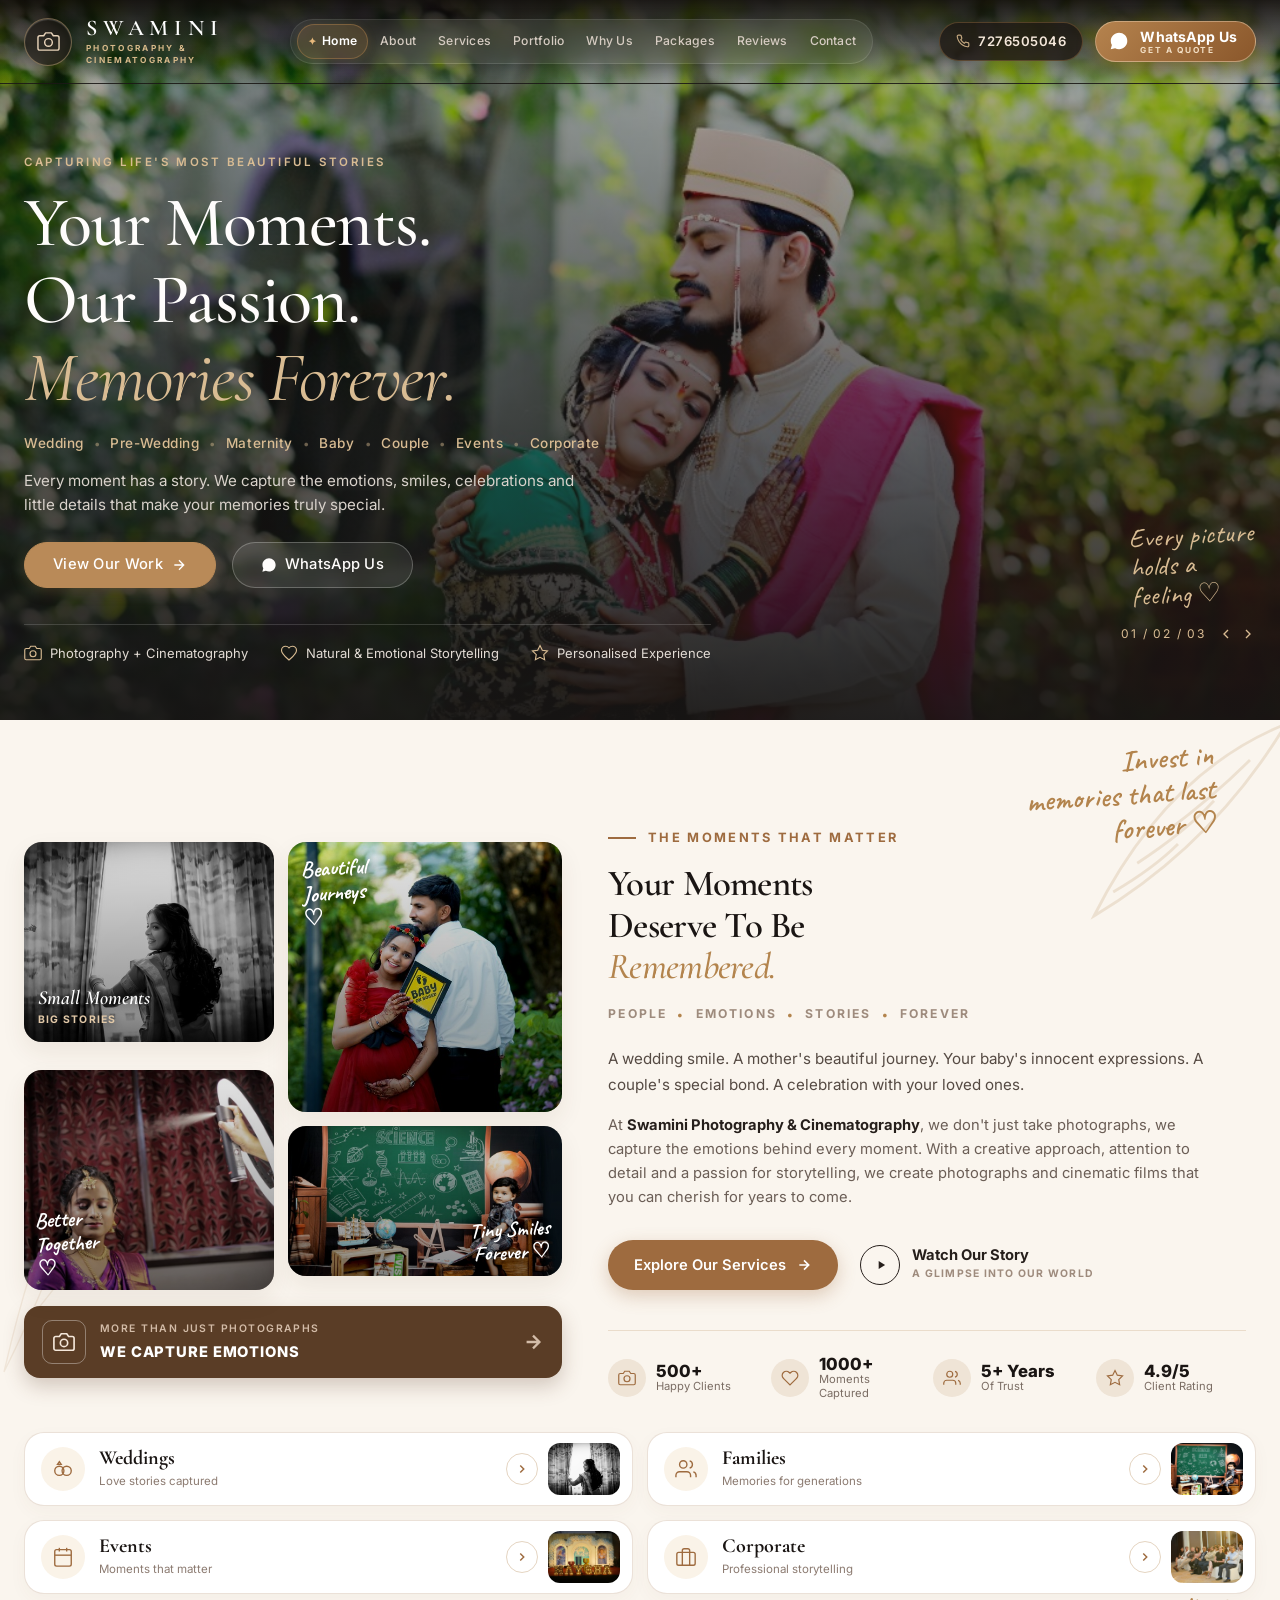
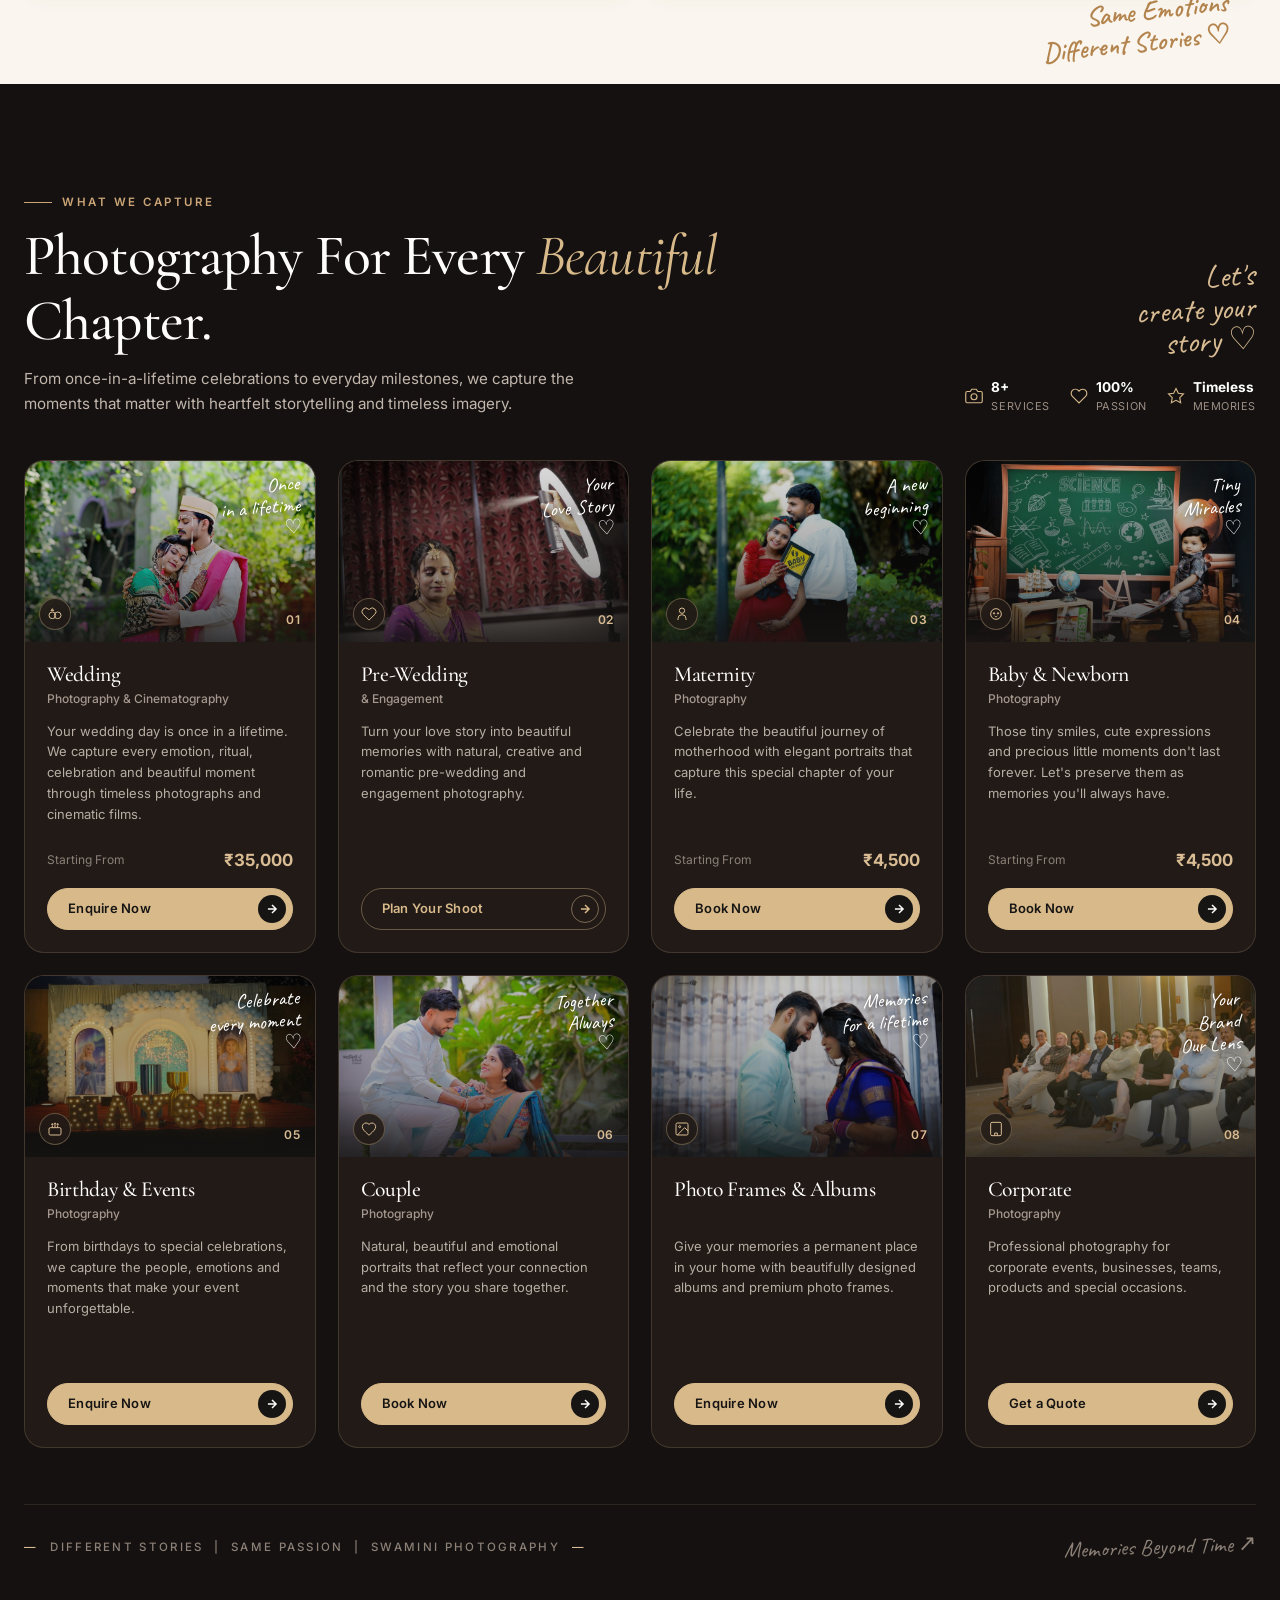
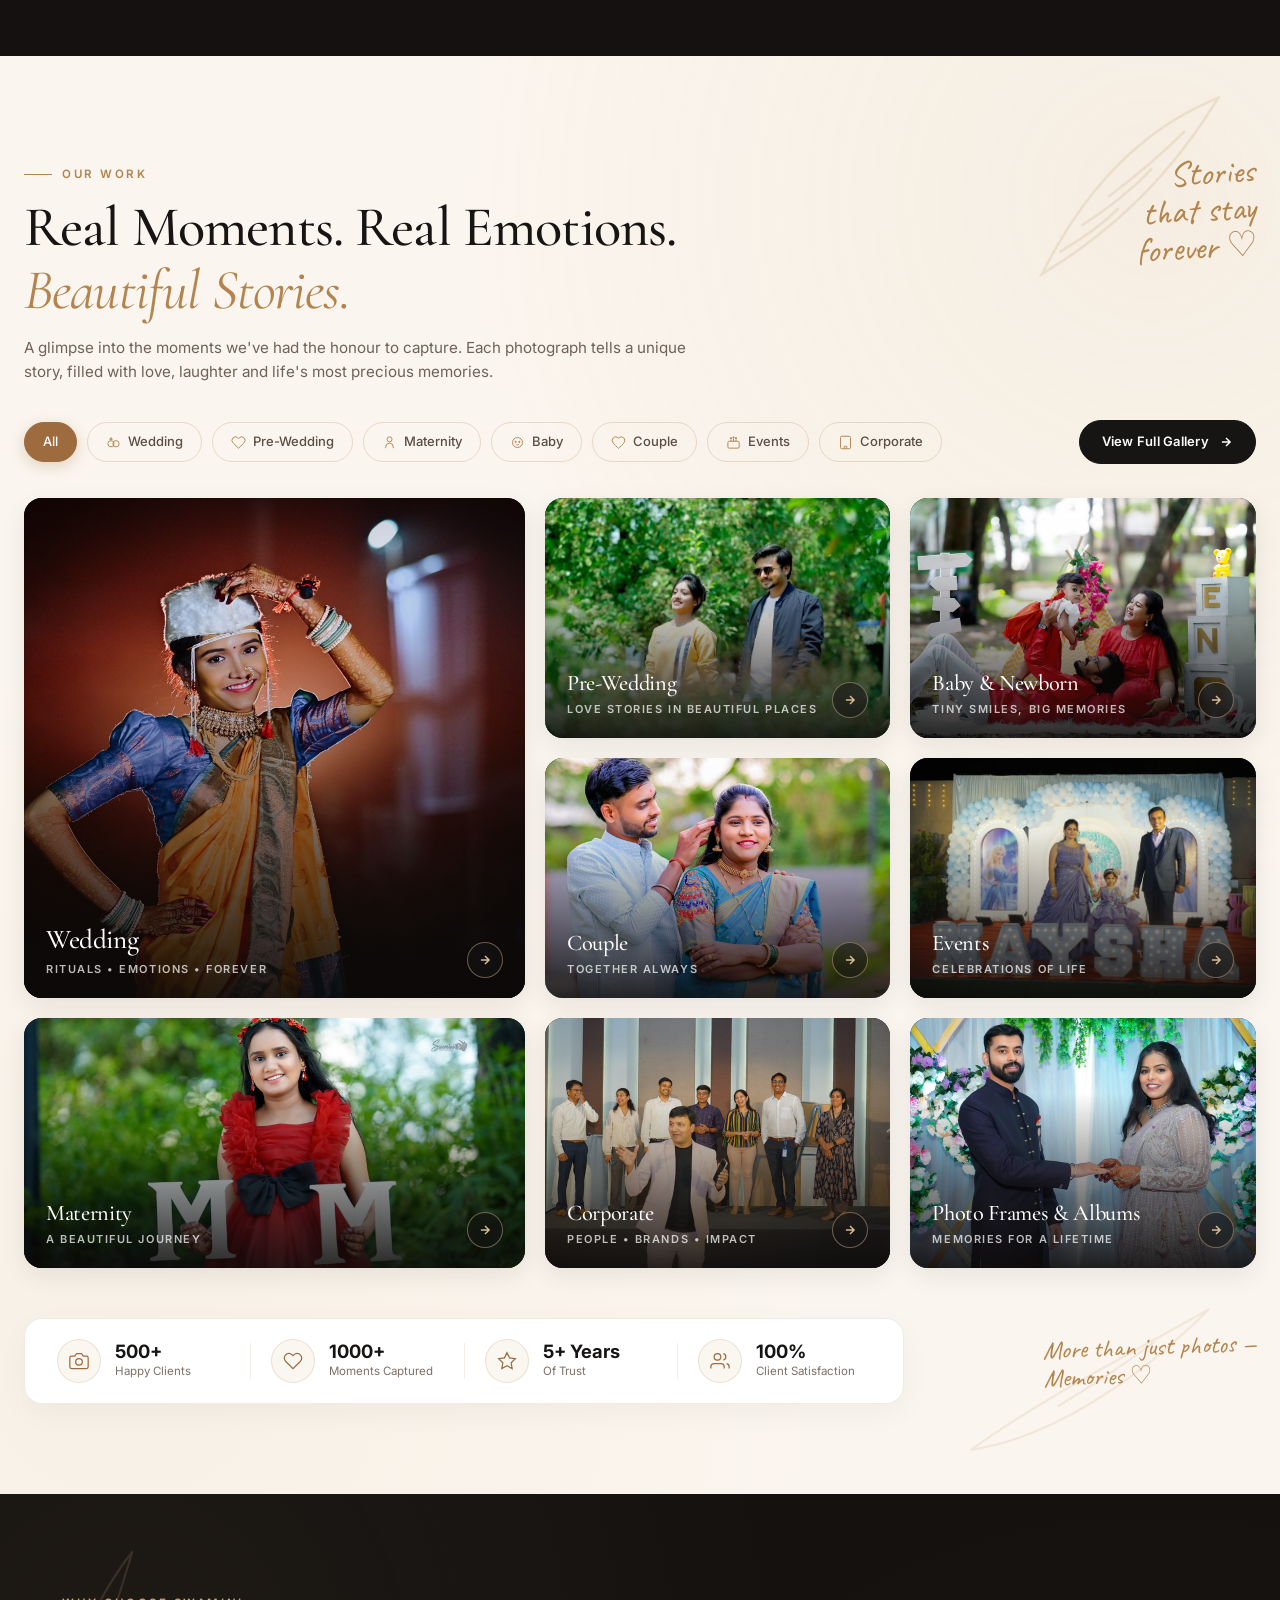
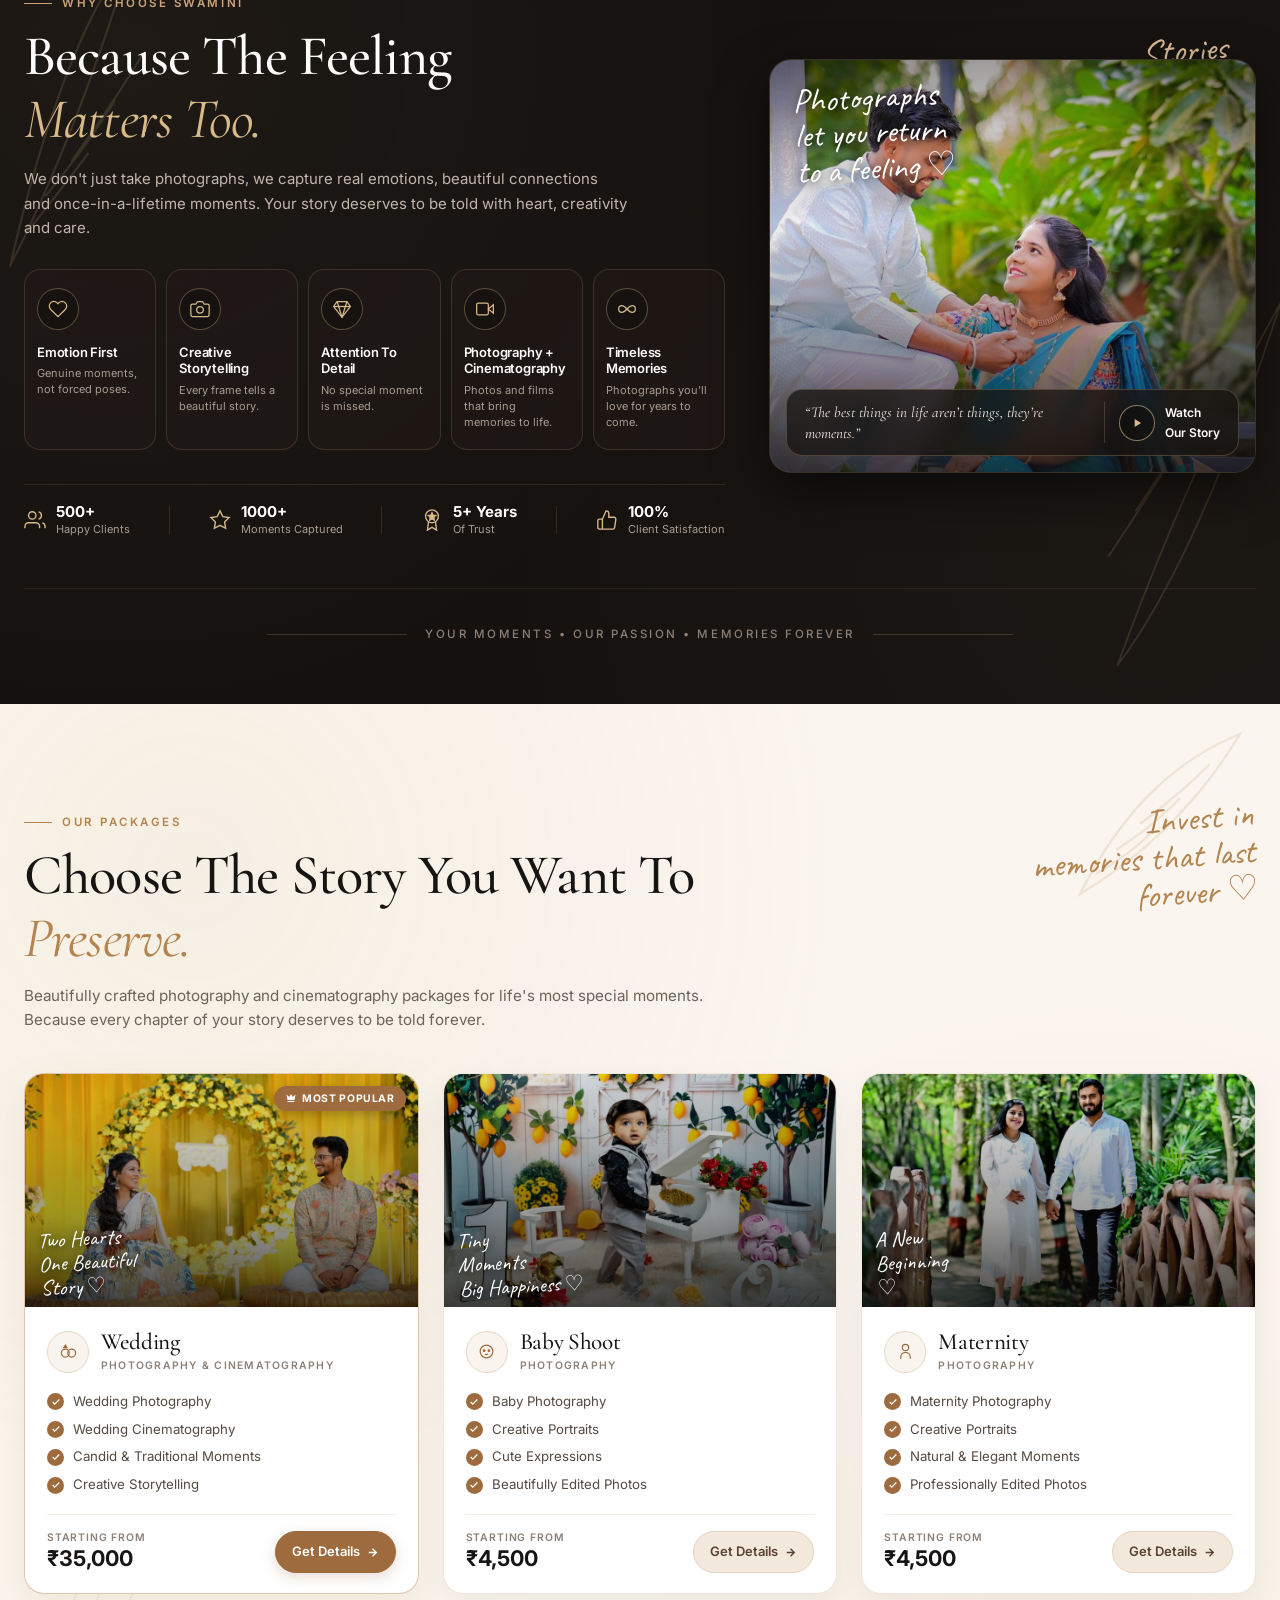
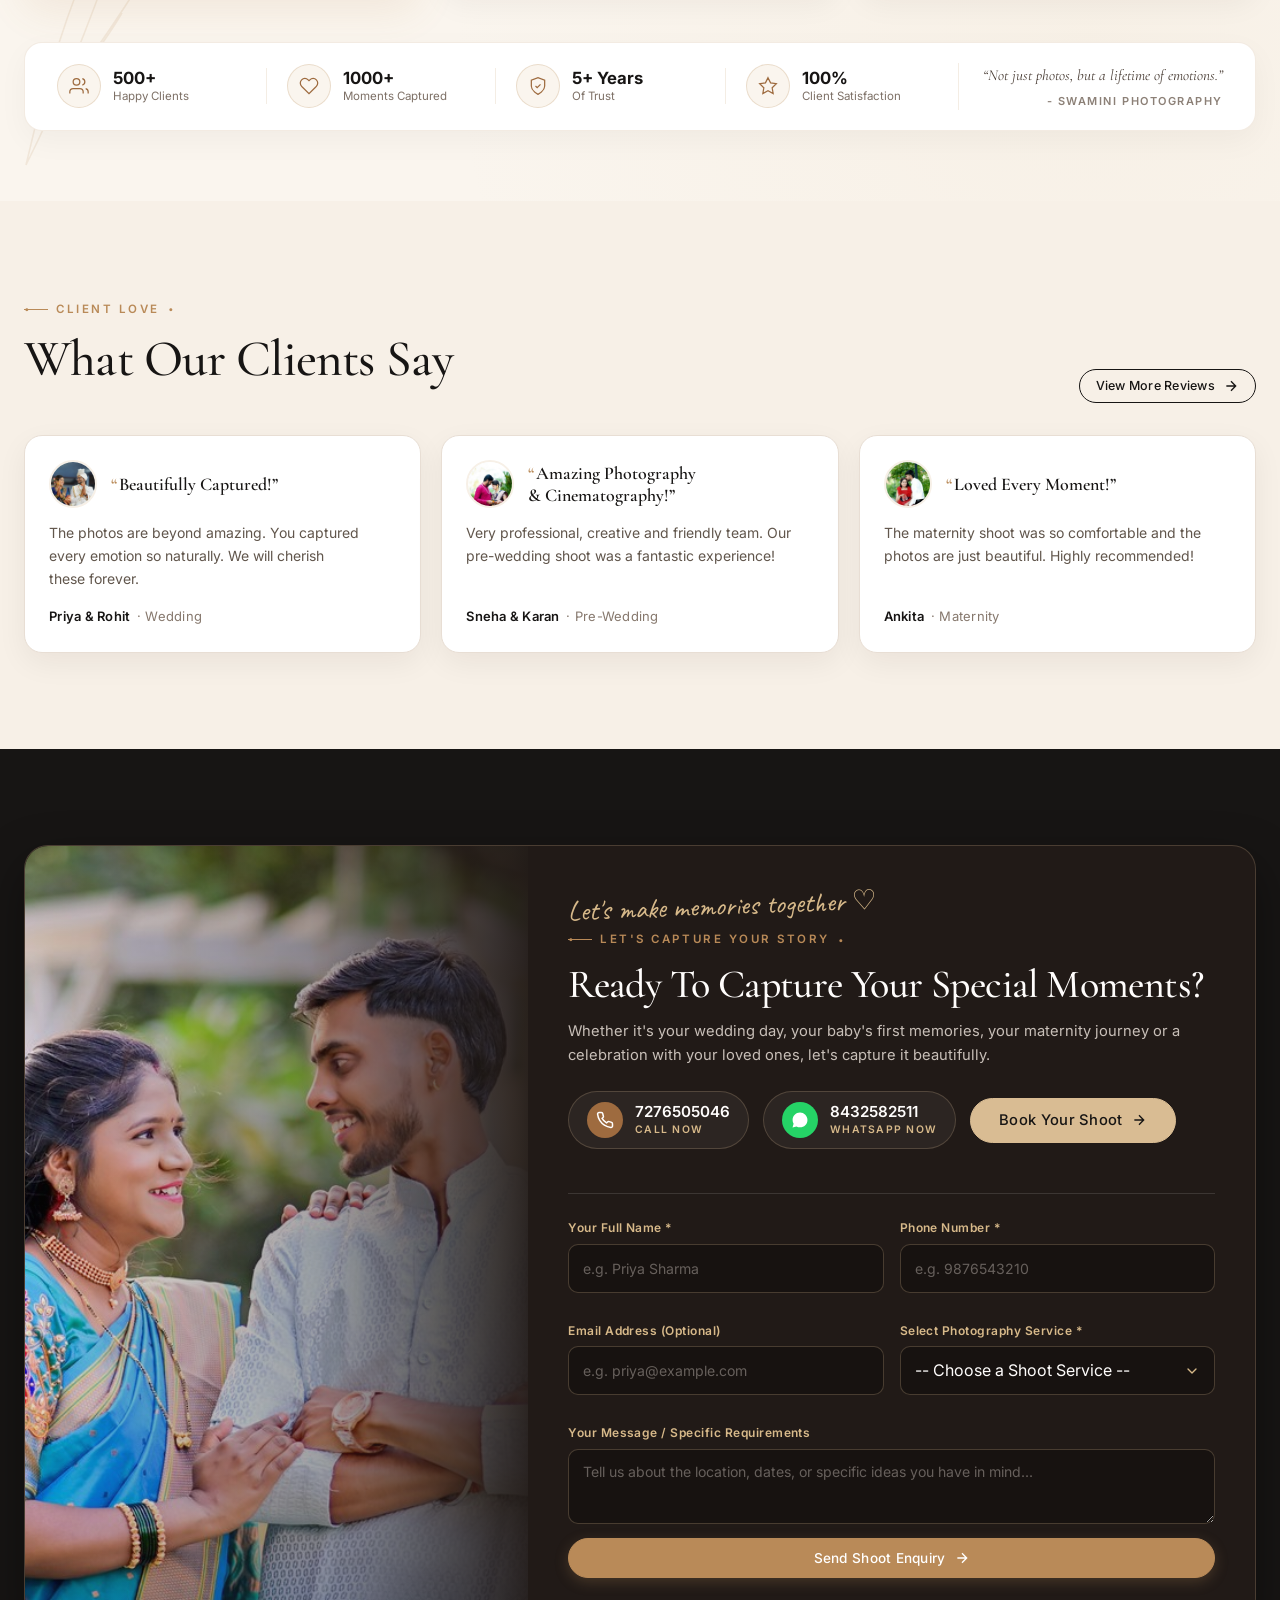
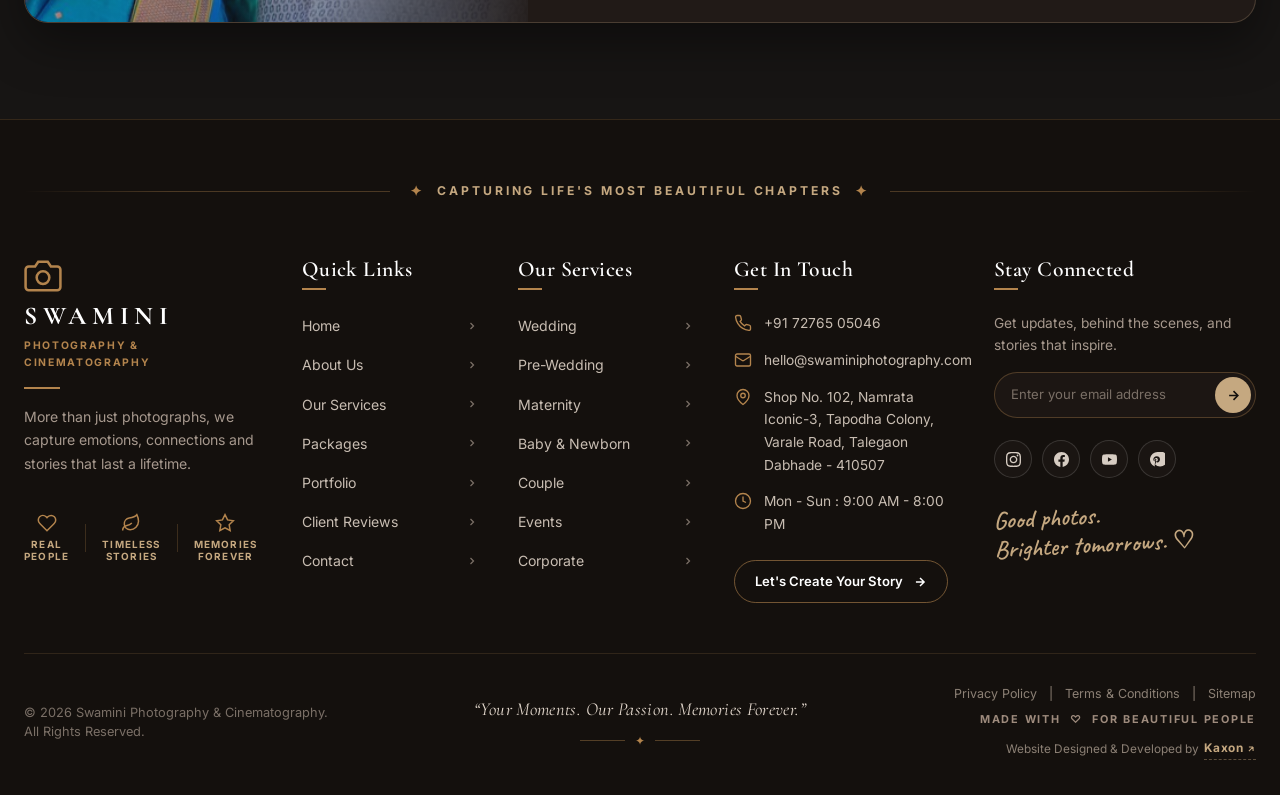
==== commit 4363d6fb: "fix: responsive layout, scroll animations and portfolio filter Same changes as 73ca995 on main: head" ====
--- a/index.html
+++ b/index.html
@@ -30,18 +30,18 @@
   <link href="https://fonts.googleapis.com/css2?family=Caveat:wght@400;600;700&family=Cormorant+Garamond:ital,wght@0,400;0,500;0,600;1,400;1,600&family=Inter:wght@300;400;500;600;700&family=Manrope:wght@400;500;600&display=swap" rel="stylesheet">
 
   <!-- Core Stylesheets -->
-  <link rel="stylesheet" href="assets/css/variables.css?v=2">
-  <link rel="stylesheet" href="assets/css/reset.css?v=2">
-  <link rel="stylesheet" href="assets/css/layout.css?v=2">
-  <link rel="stylesheet" href="assets/css/components.css?v=2">
-  <link rel="stylesheet" href="assets/css/style.css?v=2">
-  <link rel="stylesheet" href="assets/css/nav_upgrade.css?v=2">
-  <link rel="stylesheet" href="assets/css/about_upgrade.css?v=2">
-  <link rel="stylesheet" href="assets/css/services_upgrade.css?v=2">
-  <link rel="stylesheet" href="assets/css/portfolio_upgrade.css?v=2">
-  <link rel="stylesheet" href="assets/css/why_choose_upgrade.css?v=2">
-  <link rel="stylesheet" href="assets/css/packages_upgrade.css?v=2">
-  <link rel="stylesheet" href="assets/css/footer_upgrade.css?v=2">
+  <link rel="stylesheet" href="assets/css/variables.css?v=3">
+  <link rel="stylesheet" href="assets/css/reset.css?v=3">
+  <link rel="stylesheet" href="assets/css/layout.css?v=3">
+  <link rel="stylesheet" href="assets/css/components.css?v=3">
+  <link rel="stylesheet" href="assets/css/style.css?v=3">
+  <link rel="stylesheet" href="assets/css/nav_upgrade.css?v=3">
+  <link rel="stylesheet" href="assets/css/about_upgrade.css?v=3">
+  <link rel="stylesheet" href="assets/css/services_upgrade.css?v=3">
+  <link rel="stylesheet" href="assets/css/portfolio_upgrade.css?v=4">
+  <link rel="stylesheet" href="assets/css/why_choose_upgrade.css?v=3">
+  <link rel="stylesheet" href="assets/css/packages_upgrade.css?v=3">
+  <link rel="stylesheet" href="assets/css/footer_upgrade.css?v=3">
 
   <!-- JSON-LD Structured Data for Local Business -->
   <script type="application/ld+json">
@@ -2247,9 +2247,9 @@
   <script src="https://cdnjs.cloudflare.com/ajax/libs/gsap/3.12.5/ScrollTrigger.min.js"></script>
 
   <!-- Application Logic -->
-  <script src="assets/js/animations.js"></script>
-  <script src="assets/js/gallery.js"></script>
-  <script src="assets/js/contact.js"></script>
-  <script src="assets/js/main.js"></script>
+  <script src="assets/js/animations.js?v=3"></script>
+  <script src="assets/js/gallery.js?v=4"></script>
+  <script src="assets/js/contact.js?v=3"></script>
+  <script src="assets/js/main.js?v=3"></script>
 </body>
 </html>
--- a/assets/css/nav_upgrade.css
+++ b/assets/css/nav_upgrade.css
@@ -373,15 +373,18 @@
   justify-content: space-between;
   padding: 90px 28px 36px;
   opacity: 0;
+  visibility: hidden; /* keeps closed-drawer links out of the keyboard tab order */
   pointer-events: none;
   transform: translateY(-15px);
-  transition: all 0.35s cubic-bezier(0.16, 1, 0.3, 1);
+  transition: opacity 0.35s cubic-bezier(0.16, 1, 0.3, 1), transform 0.35s cubic-bezier(0.16, 1, 0.3, 1), visibility 0s linear 0.35s;
   overflow-y: auto;
   -webkit-overflow-scrolling: touch;
 }
 
 .nav-mobile-drawer-upgrade.open {
   opacity: 1;
+  visibility: visible;
+  transition-delay: 0s;
   pointer-events: auto;
   transform: translateY(0);
 }
@@ -485,7 +488,15 @@
 /* =============================================================================
    Responsive Breakpoints (Preserving Desktop Layout)
    ============================================================================= */
-@media (max-width: 1080px) {
+/* Brand + 8 links + phone + WhatsApp need ~1270px; drop the phone pill first
+   (Call Now stays in the mobile action bar and footer) */
+@media (max-width: 1279px) {
+  .nav-phone-pill {
+    display: none;
+  }
+}
+
+@media (max-width: 1300px) {
   .nav-center-dock {
     gap: 2px;
     padding: 4px 6px;
@@ -493,14 +504,12 @@
   .nav-item-link {
     font-size: 0.76rem;
     padding: 6px 10px;
-  }
-  .nav-phone-pill {
-    padding: 7px 12px;
-    font-size: 0.76rem;
-  }
-}
-
-@media (max-width: 960px) {
+    white-space: nowrap;
+  }
+}
+
+/* Below this the link dock no longer fits beside the brand and WhatsApp button */
+@media (max-width: 1180px) {
   .site-header-upgrade {
     height: 76px;
   }
@@ -567,7 +576,7 @@
   }
 }
 
-@media (max-width: 360px) {
+@media (max-width: 400px) {
   .site-header-upgrade {
     height: 68px;
     padding: 0 4px;
--- a/assets/css/about_upgrade.css
+++ b/assets/css/about_upgrade.css
@@ -658,10 +658,18 @@
 /* =============================================================================
    Responsive Breakpoints
    ============================================================================= */
-@media (max-width: 1200px) {
+/* Three columns need ~1290px (incl. page padding). Below that: photos + story side by side,
+   service cards as a 2x2 row underneath */
+@media (max-width: 1320px) {
   .about-upgrade-grid {
-    grid-template-columns: 320px 1fr 310px;
-    gap: 24px;
+    grid-template-columns: minmax(0, 0.9fr) minmax(0, 1.1fr);
+    gap: 32px 36px;
+  }
+  .about-col-right {
+    grid-column: 1 / -1;
+    display: grid;
+    grid-template-columns: repeat(2, minmax(0, 1fr));
+    gap: 14px;
   }
   .about-main-title {
     font-size: 2.3rem;
@@ -677,8 +685,9 @@
     gap: 40px;
   }
   .about-col-left {
-    max-width: 500px;
+    max-width: 560px;
     width: 100%;
+    margin: 0 auto;
   }
   .about-col-center {
     text-align: left;
@@ -698,7 +707,6 @@
     justify-items: start;
   }
   .about-col-right {
-    max-width: 500px;
     width: 100%;
   }
   .about-script-top-container,
@@ -767,6 +775,9 @@
     width: 100%;
     justify-content: center;
   }
+  .about-col-right {
+    grid-template-columns: 1fr;
+  }
   .about-service-card {
     padding: 12px 14px;
     gap: 12px;
--- a/assets/css/portfolio_upgrade.css
+++ b/assets/css/portfolio_upgrade.css
@@ -453,6 +453,46 @@
 }
 
 /* ==========================================================================
+   Filtered View (set by gallery.js when a category other than "All" is picked)
+   The bento layout pins every card to a fixed cell, so a lone filtered card
+   would sit in its old corner beside empty space. Re-flow the matches into a
+   centred row of equal cards instead.
+   ========================================================================== */
+.work-bento-grid.is-filtered {
+  grid-template-columns: repeat(auto-fit, minmax(min(100%, 300px), 440px));
+  grid-template-rows: none;
+  grid-auto-rows: 380px;
+  justify-content: center;
+}
+
+.work-bento-grid.is-filtered .work-bento-card {
+  grid-column: auto;
+  grid-row: auto;
+  height: auto;
+}
+
+.work-bento-card.is-entering {
+  animation: work-card-in 0.45s cubic-bezier(0.22, 1, 0.36, 1) backwards; /* backwards: hover zoom still works after */
+}
+
+@keyframes work-card-in {
+  from { opacity: 0; transform: translateY(14px) scale(0.98); }
+  to   { opacity: 1; transform: none; }
+}
+
+@media (max-width: 640px) {
+  .work-bento-grid.is-filtered {
+    grid-auto-rows: 300px;
+  }
+}
+
+@media (prefers-reduced-motion: reduce) {
+  .work-bento-card.is-entering {
+    animation: none;
+  }
+}
+
+/* ==========================================================================
    Bottom Trust & Stats Strip
    ========================================================================== */
 .work-bottom-stats-container {
--- a/assets/css/footer_upgrade.css
+++ b/assets/css/footer_upgrade.css
@@ -513,10 +513,16 @@
 /* =============================================================================
    Responsive Breakpoints
    ============================================================================= */
+/* Five columns squeeze Quick Links / Services to ~70px below 1200px:
+   brand row on top, four columns underneath */
 @media (max-width: 1200px) {
   .footer-main-grid {
-    grid-template-columns: 1.5fr 1fr 1fr 1.3fr 1.4fr;
-    gap: 28px;
+    grid-template-columns: repeat(4, minmax(0, 1fr));
+    gap: 36px 28px;
+  }
+  .footer-col-brand {
+    grid-column: 1 / -1;
+    max-width: 600px;
   }
 }
 
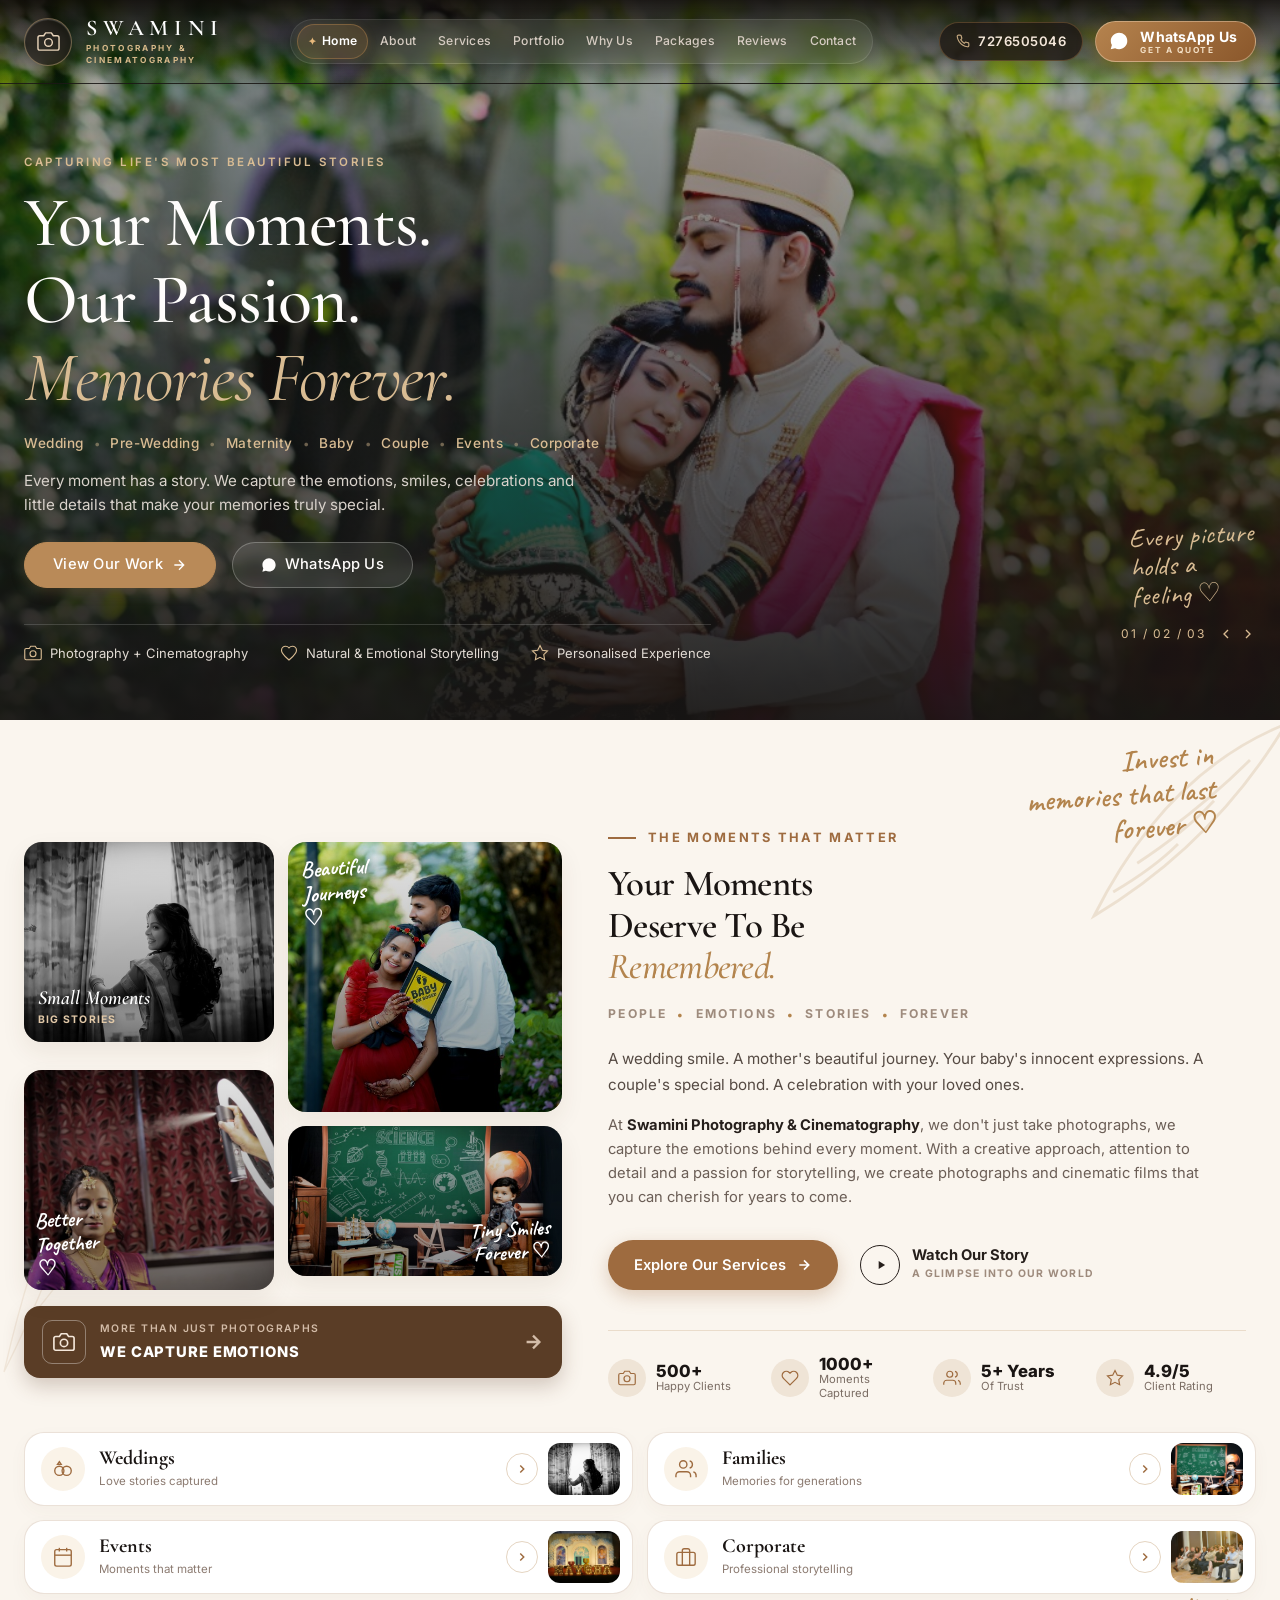
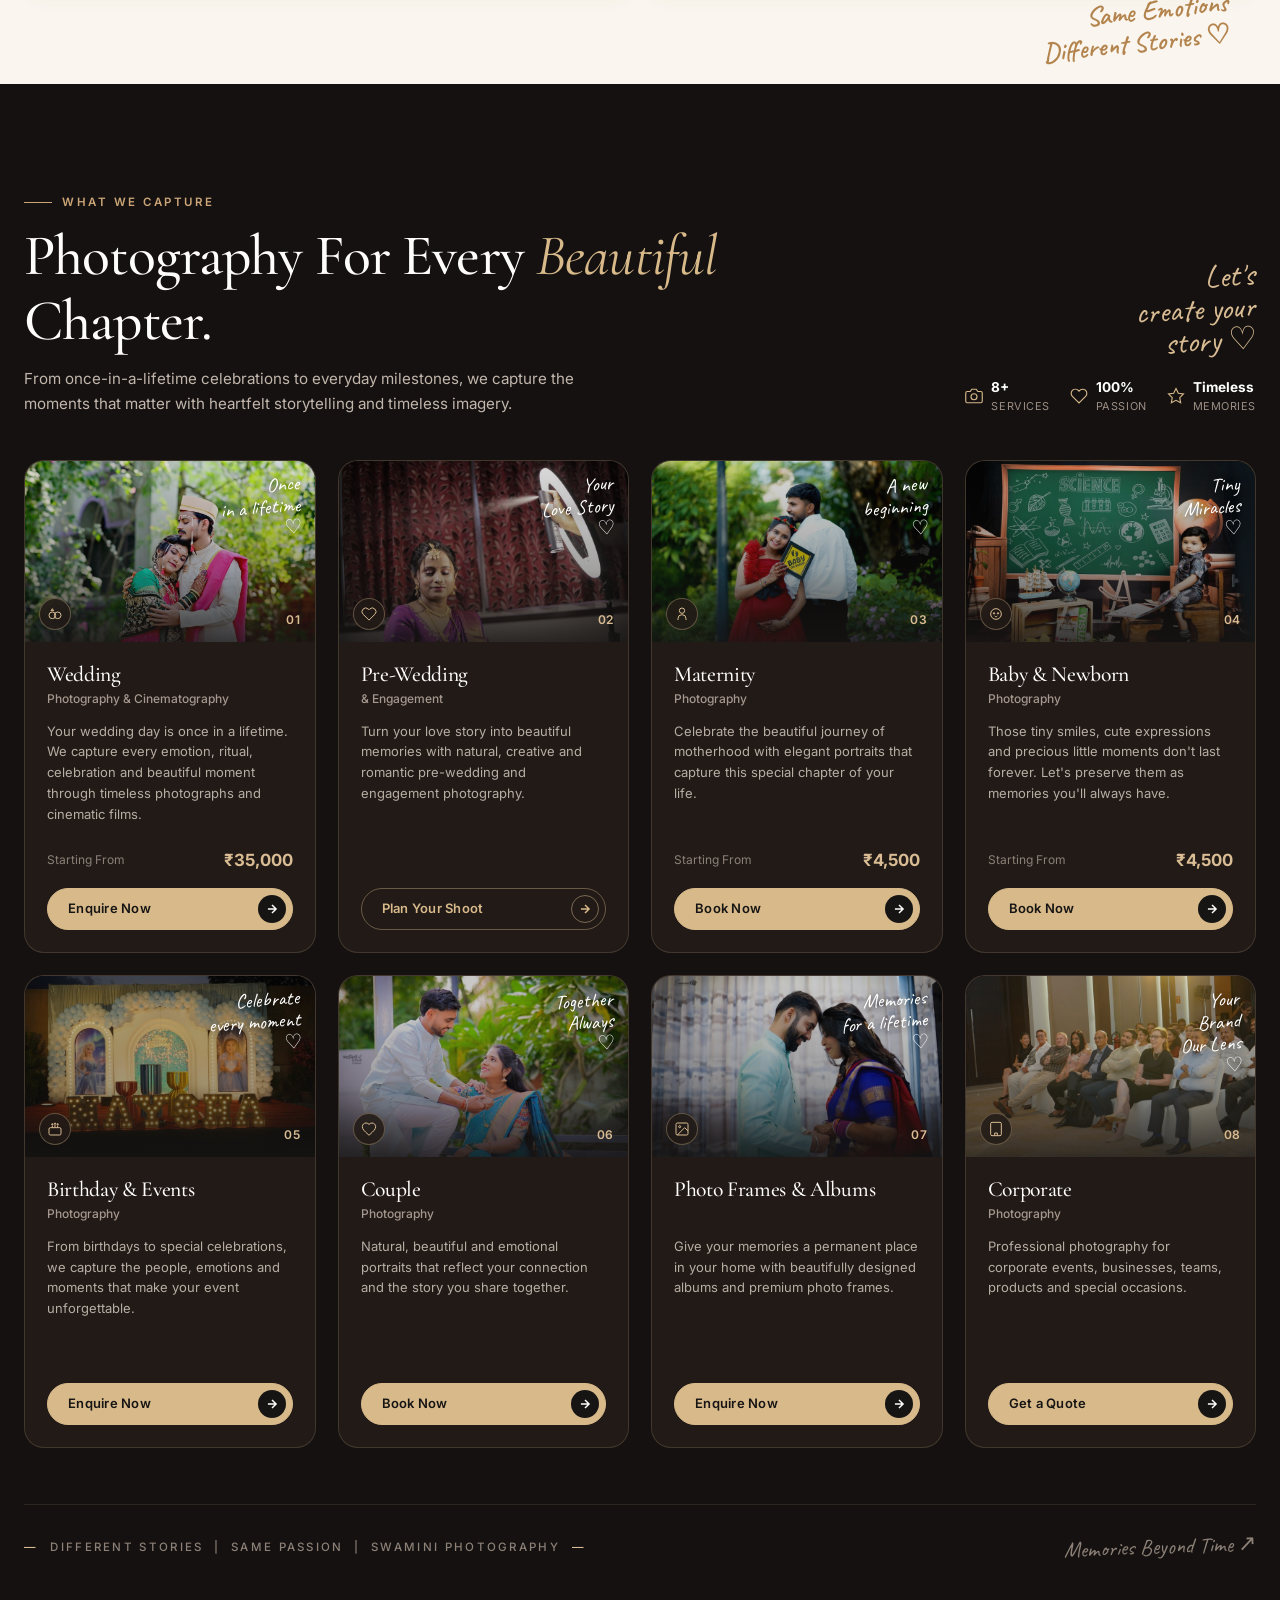
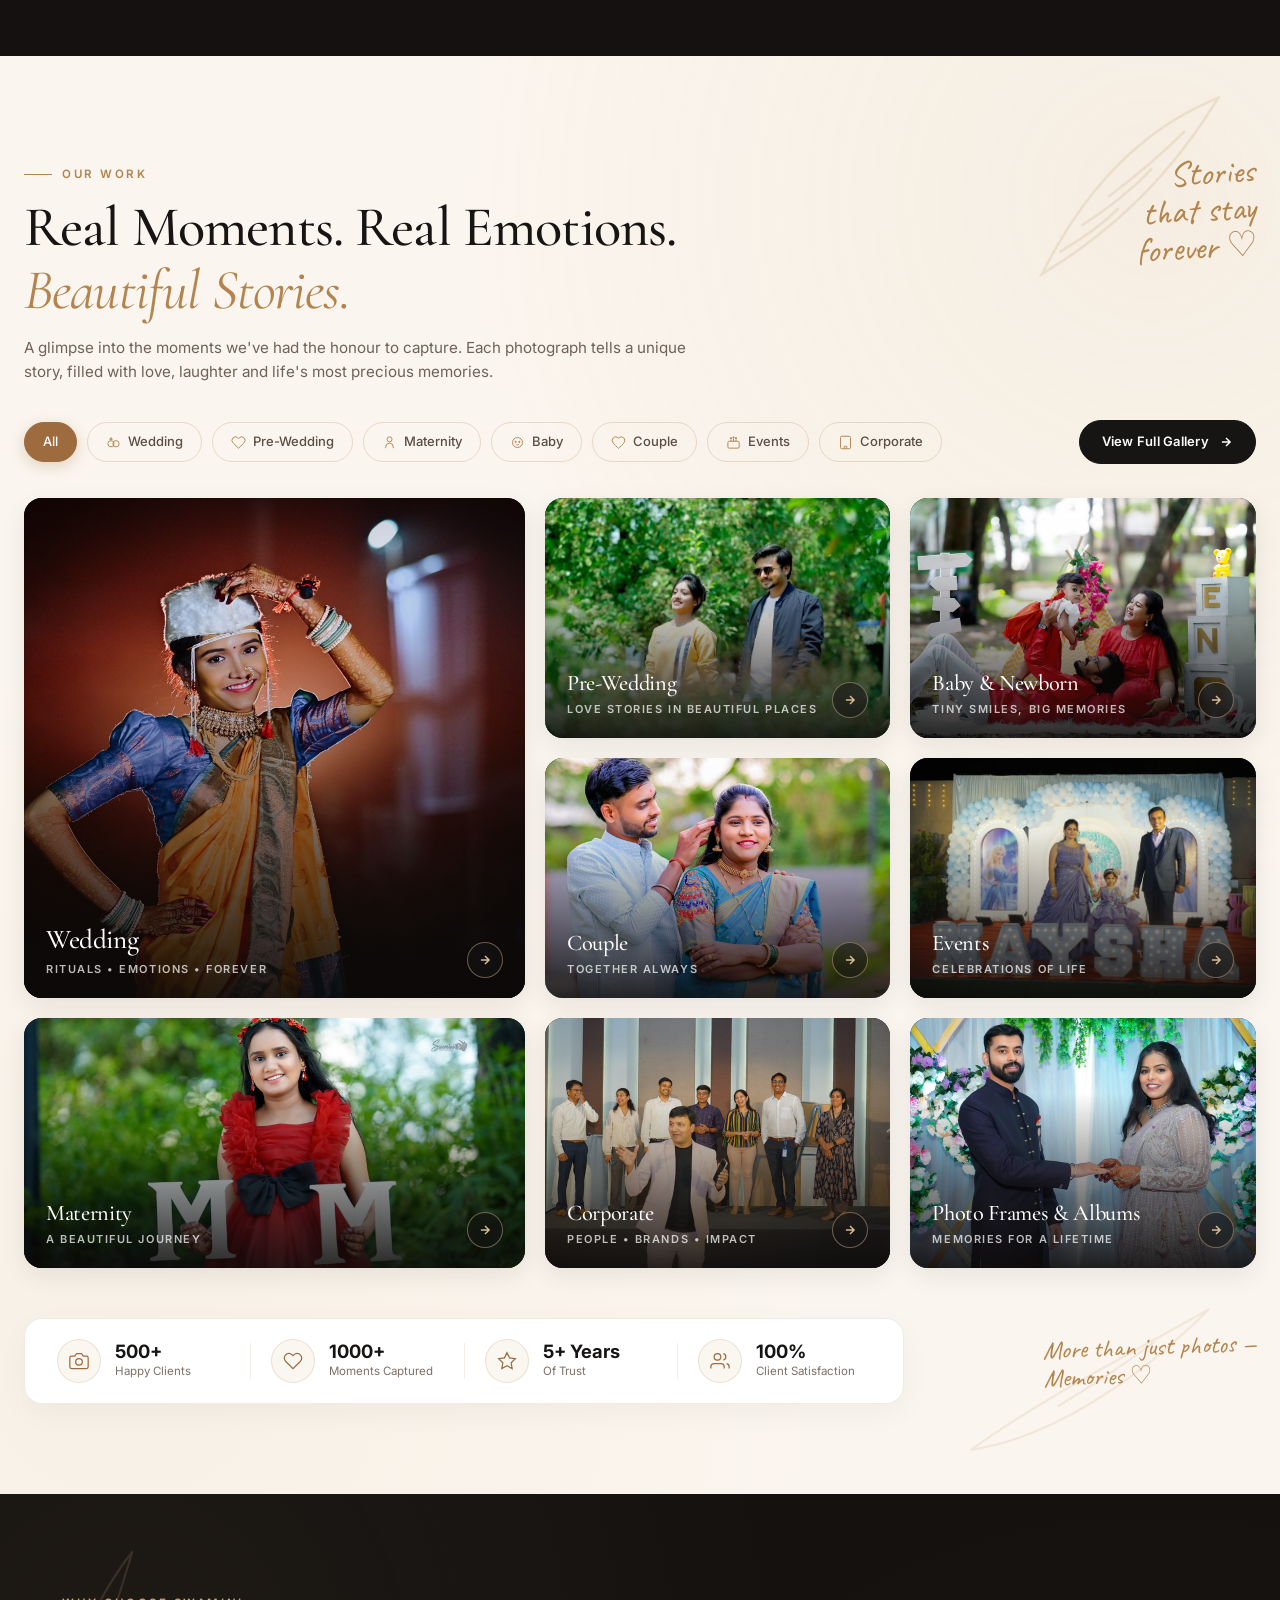
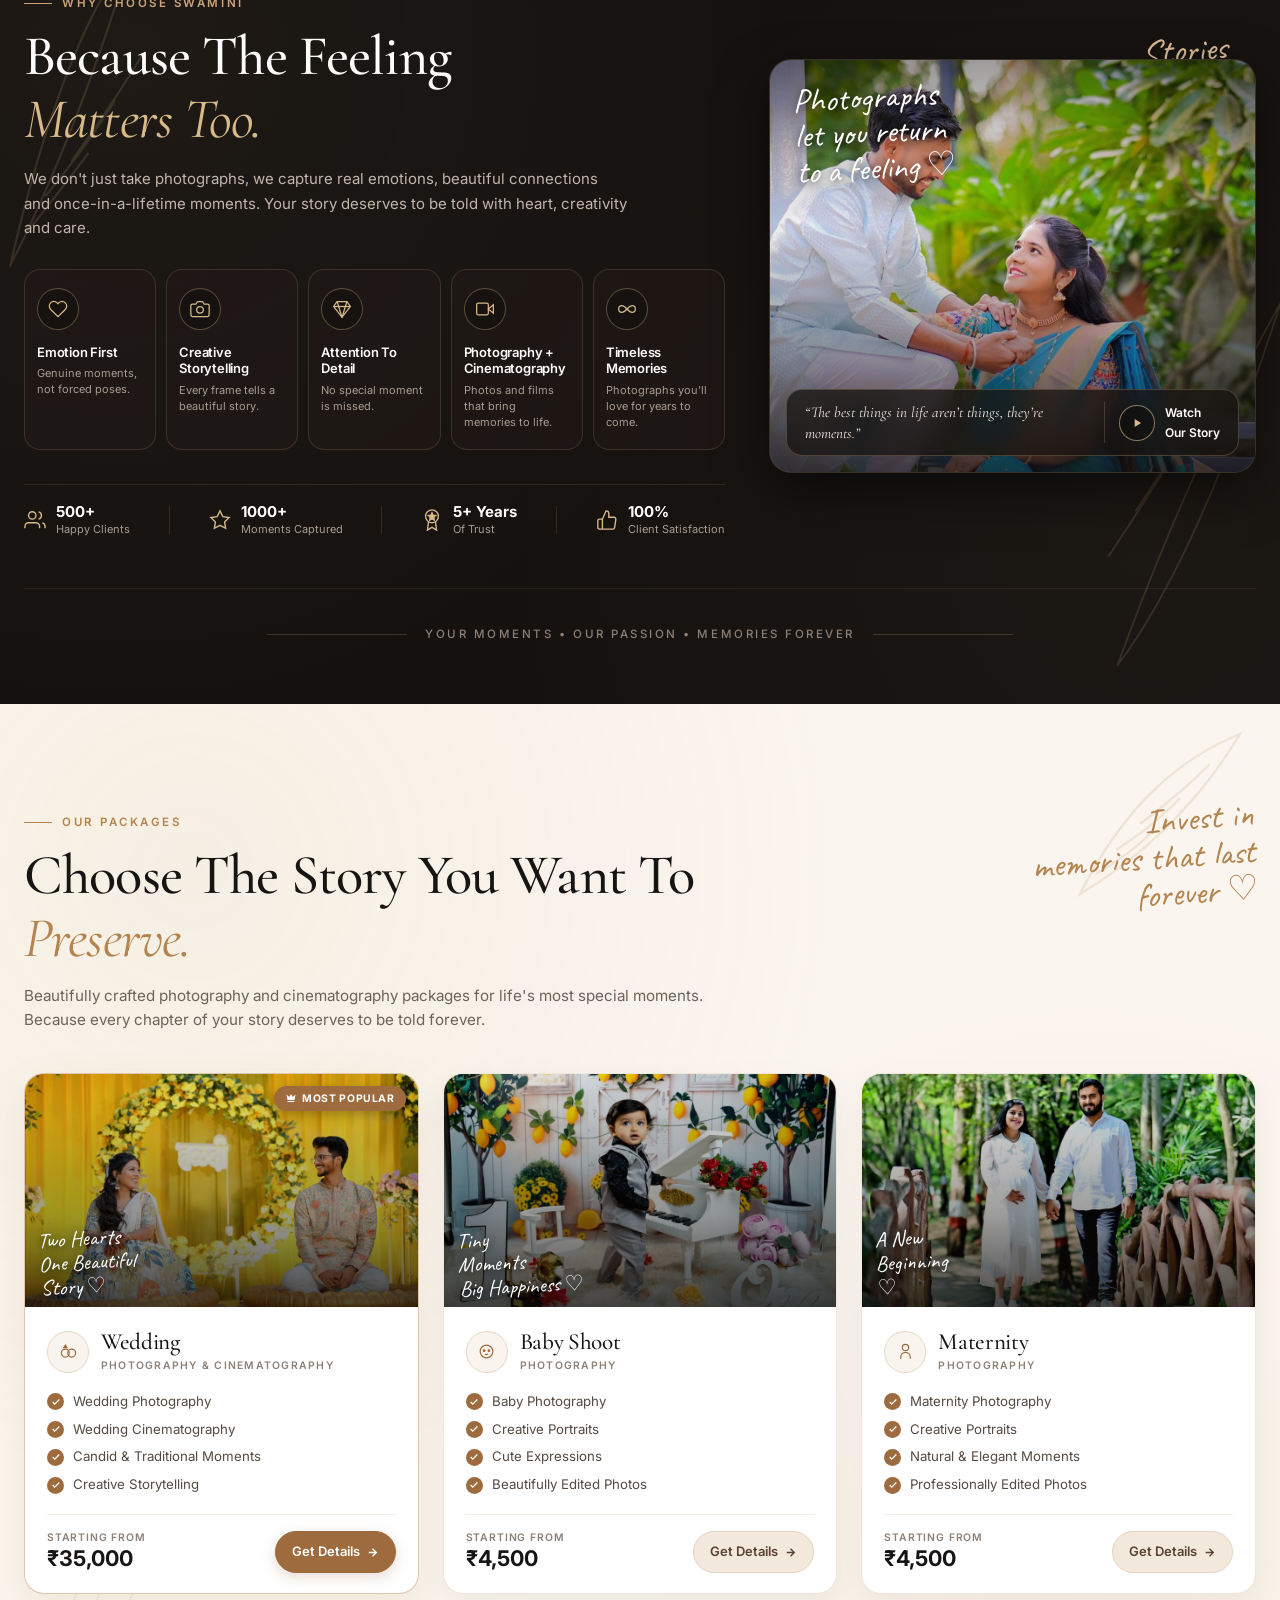
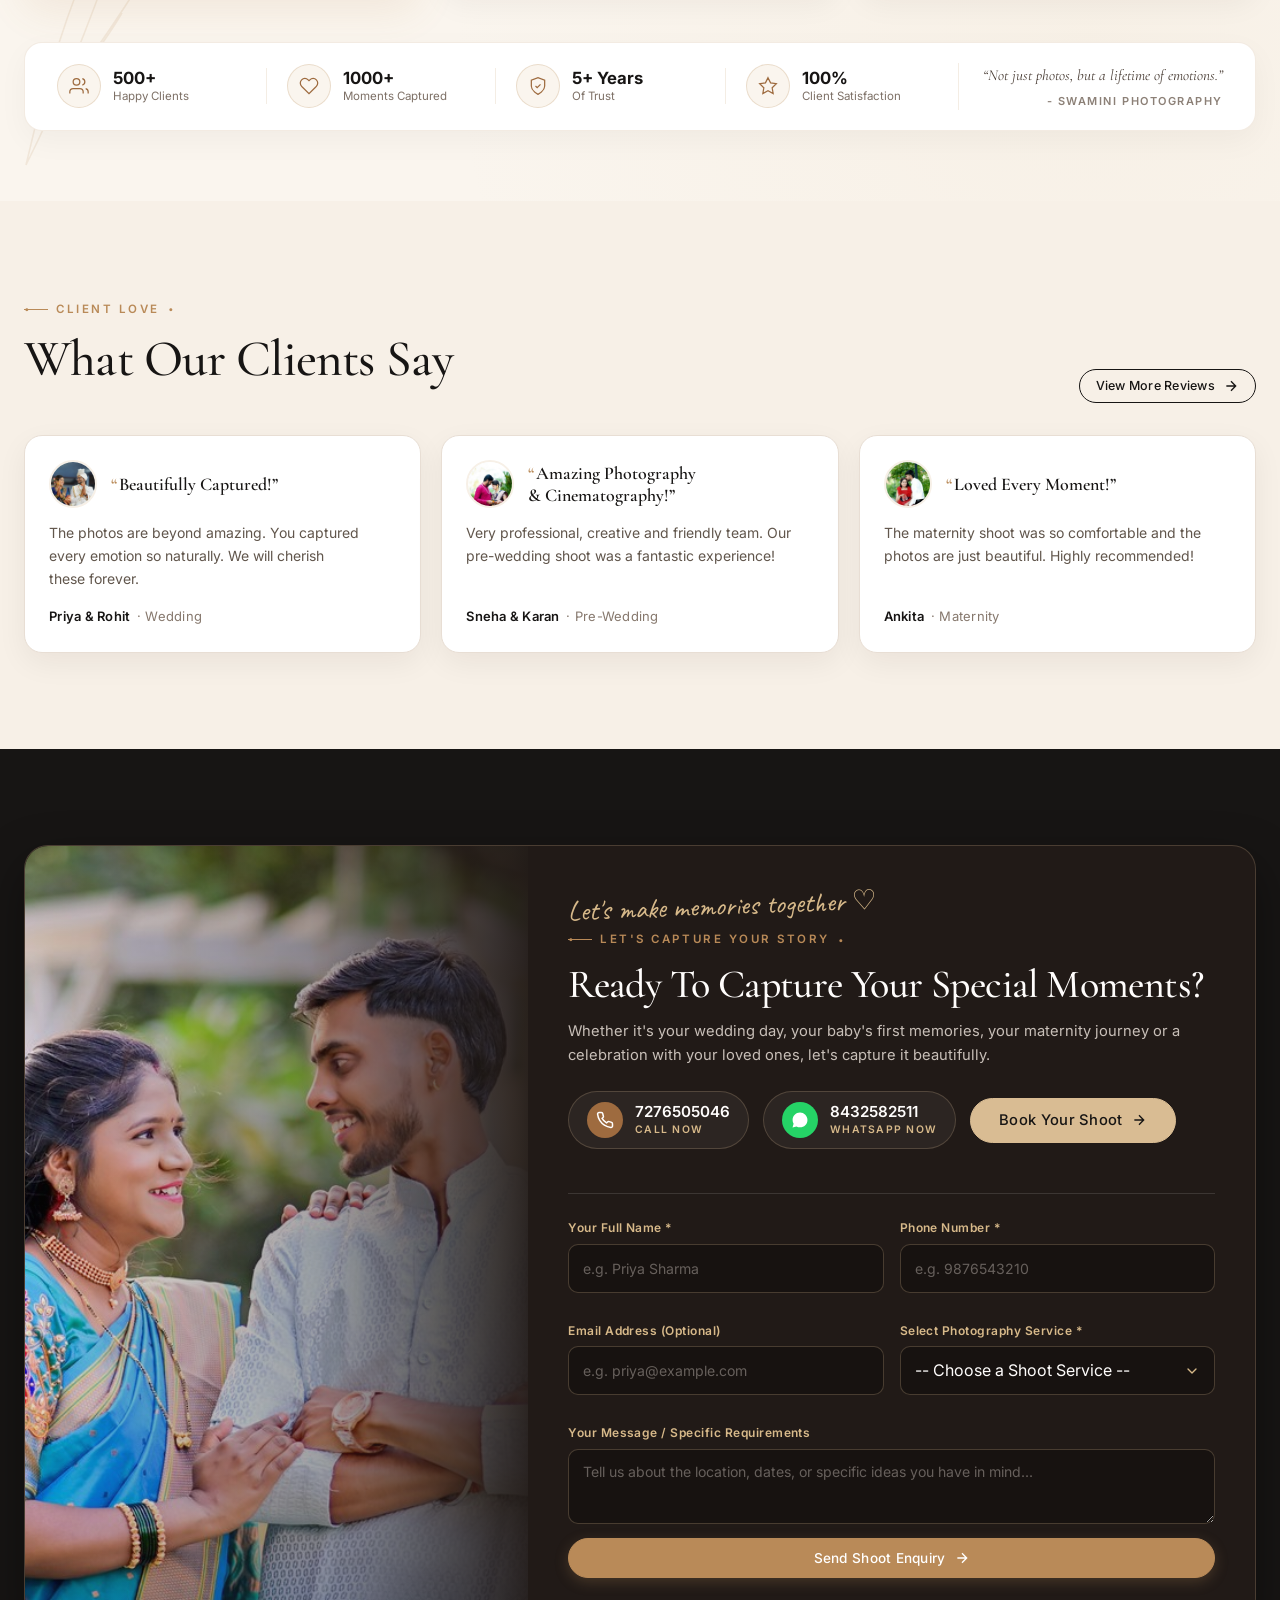
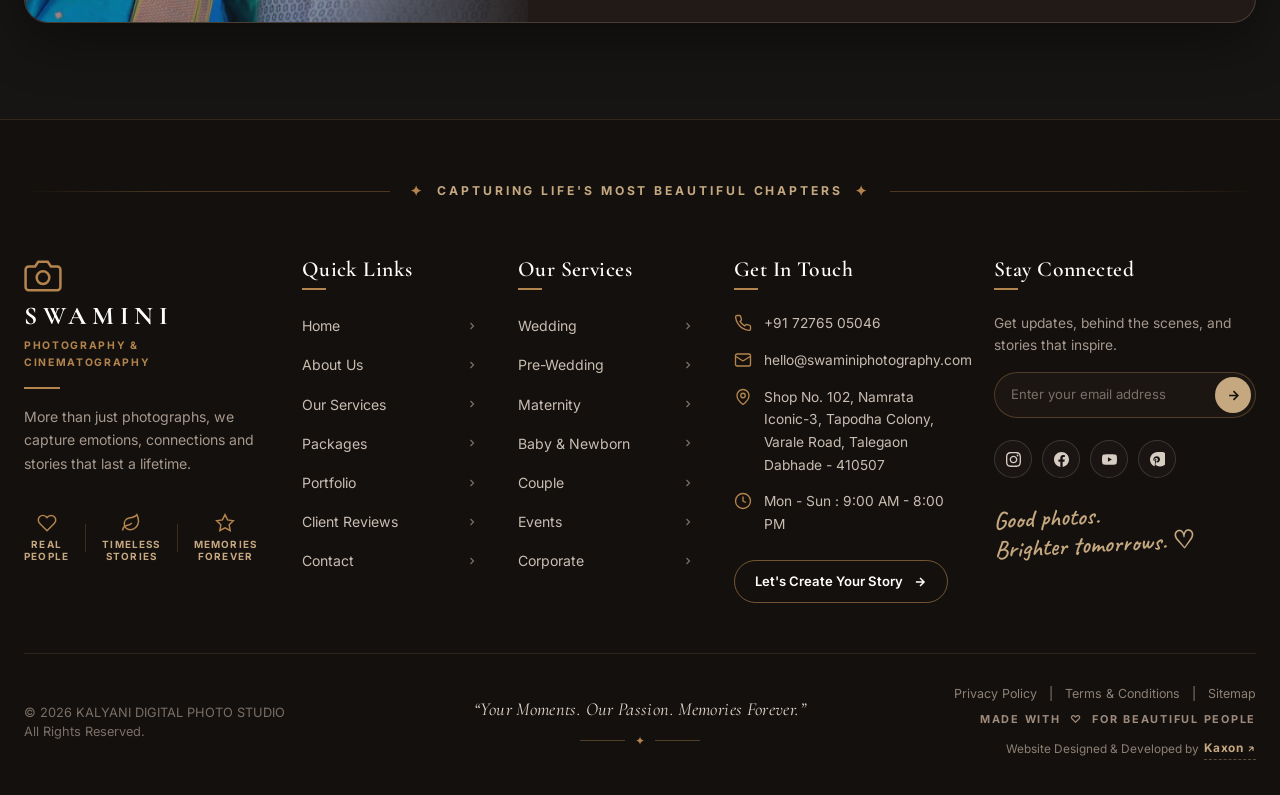
==== commit 2c9c8935: "Update footer copyright to Kalyani Digital Photo Studio" ====
--- a/index.html
+++ b/index.html
@@ -38,7 +38,7 @@
   <link rel="stylesheet" href="assets/css/nav_upgrade.css?v=3">
   <link rel="stylesheet" href="assets/css/about_upgrade.css?v=3">
   <link rel="stylesheet" href="assets/css/services_upgrade.css?v=3">
-  <link rel="stylesheet" href="assets/css/portfolio_upgrade.css?v=4">
+  <link rel="stylesheet" href="assets/css/portfolio_upgrade.css?v=5">
   <link rel="stylesheet" href="assets/css/why_choose_upgrade.css?v=3">
   <link rel="stylesheet" href="assets/css/packages_upgrade.css?v=3">
   <link rel="stylesheet" href="assets/css/footer_upgrade.css?v=3">
@@ -2157,7 +2157,7 @@
       <!-- Bottom Copyright & Meta Bar -->
       <div class="footer-bottom-bar">
         <div class="footer-copy-left">
-          &copy; 2026 Swamini Photography &amp; Cinematography.<br>All Rights Reserved.
+          &copy; 2026 KALYANI DIGITAL PHOTO STUDIO<br>All Rights Reserved.
         </div>
 
         <div class="footer-quote-center">
@@ -2248,7 +2248,7 @@
 
   <!-- Application Logic -->
   <script src="assets/js/animations.js?v=3"></script>
-  <script src="assets/js/gallery.js?v=4"></script>
+  <script src="assets/js/gallery.js?v=5"></script>
   <script src="assets/js/contact.js?v=3"></script>
   <script src="assets/js/main.js?v=3"></script>
 </body>
--- a/assets/css/portfolio_upgrade.css
+++ b/assets/css/portfolio_upgrade.css
@@ -455,20 +455,46 @@
 /* ==========================================================================
    Filtered View (set by gallery.js when a category other than "All" is picked)
    The bento layout pins every card to a fixed cell, so a lone filtered card
-   would sit in its old corner beside empty space. Re-flow the matches into a
-   centred row of equal cards instead.
+   would sit in its old corner beside empty space. Instead the first match
+   (.is-featured) takes the big first-photo slot, sized and styled exactly like
+   the wedding photo in "All"; any further matches fill the smaller cells.
    ========================================================================== */
 .work-bento-grid.is-filtered {
-  grid-template-columns: repeat(auto-fit, minmax(min(100%, 300px), 440px));
   grid-template-rows: none;
-  grid-auto-rows: 380px;
-  justify-content: center;
+  grid-auto-rows: 240px;
 }
 
 .work-bento-grid.is-filtered .work-bento-card {
   grid-column: auto;
   grid-row: auto;
-  height: auto;
+}
+
+.work-bento-grid.is-filtered .work-bento-card.is-featured {
+  grid-column: 1 / 2;
+  grid-row: span 2;
+}
+
+.work-bento-grid.is-filtered .is-featured .work-bento-title {
+  font-size: 1.7rem;
+}
+
+@media (max-width: 1023px) {
+  .work-bento-grid.is-filtered {
+    grid-auto-rows: auto;
+  }
+
+  .work-bento-grid.is-filtered .work-bento-card.is-featured {
+    grid-column: 1 / 3;
+    grid-row: auto;
+    height: 380px;
+  }
+}
+
+@media (max-width: 640px) {
+  .work-bento-grid.is-filtered .work-bento-card.is-featured {
+    grid-column: 1 / 2;
+    height: 280px;
+  }
 }
 
 .work-bento-card.is-entering {
@@ -478,12 +504,6 @@
 @keyframes work-card-in {
   from { opacity: 0; transform: translateY(14px) scale(0.98); }
   to   { opacity: 1; transform: none; }
-}
-
-@media (max-width: 640px) {
-  .work-bento-grid.is-filtered {
-    grid-auto-rows: 300px;
-  }
 }
 
 @media (prefers-reduced-motion: reduce) {
